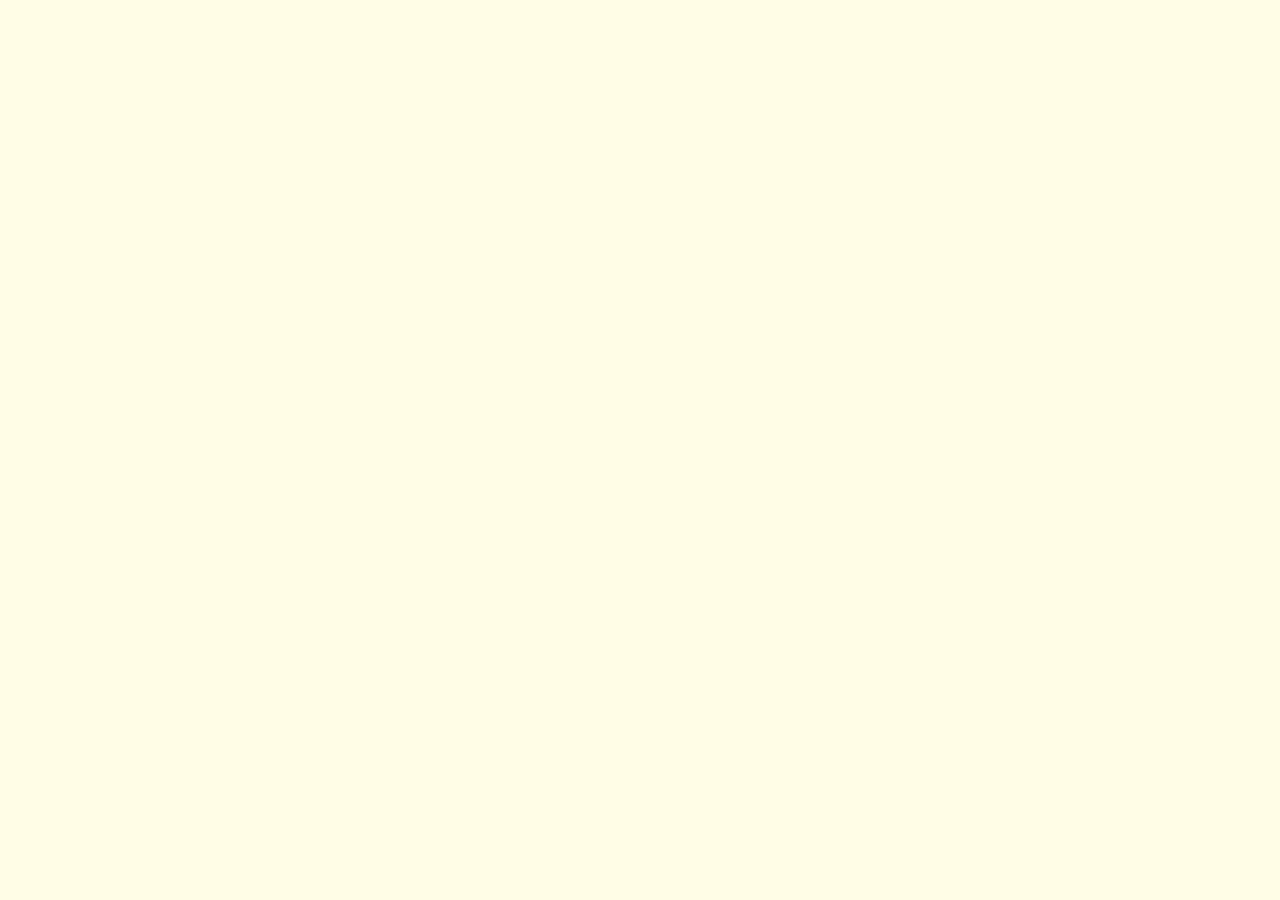
==== index.html @ 502216aa "Initial Commit" ====
<!DOCTYPE html>
<html lang="en">
<head>
    <meta charset="UTF-8">
    <meta name="viewport" content="width=device-width, initial-scale=1.0">
    <title>DonaTrack - Inicio</title>
    <link rel="stylesheet" href="style.css">
</head>
<body>

</body>
</html>
---- style.css ----
/* =========================================================
   RESET / NORMALIZE
   ========================================================= */

*,
*::before,
*::after {
    box-sizing: border-box;
    margin: 0;
    padding: 0;
}

html {
    font-size: 16px;
    scroll-behavior: smooth;
}

body {
    min-height: 100vh;
    font-family:
        Inter,
        system-ui,
        -apple-system,
        BlinkMacSystemFont,
        "Segoe UI",
        sans-serif;

    line-height: 1.5;
    color: var(--color-text);
    background-color: var(--color-background);

    -webkit-font-smoothing: antialiased;
    text-rendering: optimizeLegibility;
}

img,
picture,
video,
canvas,
svg {
    display: block;
    max-width: 100%;
}

img {
    height: auto;
}

button,
input,
textarea,
select {
    font: inherit;
}

button {
    cursor: pointer;
}

a {
    color: inherit;
    text-decoration: none;
}

ul,
ol {
    list-style: none;
}

h1,
h2,
h3,
h4,
h5,
h6 {
    line-height: 1.2;
}

p {
    max-width: 75ch;
}


/* =========================================================
   VARIABLES
   ========================================================= */

:root {
    /* Brand */
    --color-primary: #FFE600;
    --color-secondary: #91F200;

    /* Background */
    --color-background: #FFFDE6;

    /* Text */
    --color-text: #222222;

    /* Basic */
    --color-white: #FFFFFF;

    /* Derived colors */
    --color-text-muted: #666666;
    --color-border: #DDDDDD;
    --color-surface: var(--color-white);

    /* States */
    --color-success: #22C55E;
    --color-error: #EF4444;
    --color-warning: #F59E0B;

    /* Layout */
    --container-width: 1200px;
    --container-padding: 1.25rem;

    /* Spacing */
    --spacing-xs: 0.25rem;
    --spacing-sm: 0.5rem;
    --spacing-md: 1rem;
    --spacing-lg: 1.5rem;
    --spacing-xl: 2rem;
    --spacing-2xl: 3rem;
    --spacing-3xl: 4rem;

    /* Border radius */
    --radius-sm: 0.375rem;
    --radius-md: 0.625rem;
    --radius-lg: 1rem;
    --radius-xl: 1.5rem;
    --radius-full: 9999px;

    /* Shadows */
    --shadow-sm:
        0 1px 3px rgb(0 0 0 / 0.08);

    --shadow-md:
        0 4px 12px rgb(0 0 0 / 0.10);

    --shadow-lg:
        0 10px 30px rgb(0 0 0 / 0.12);

    /* Transitions */
    --transition-fast: 150ms ease;
    --transition-normal: 250ms ease;
}


/* =========================================================
   GLOBAL
   ========================================================= */

body {
    overflow-x: hidden;
}

::selection {
    background-color: var(--color-primary);
    color: var(--color-text);
}

:focus-visible {
    outline: 3px solid var(--color-secondary);
    outline-offset: 3px;
}


/* =========================================================
   LAYOUT
   ========================================================= */

.container {
    width: 100%;
    max-width: var(--container-width);
    margin-inline: auto;
    padding-inline: var(--container-padding);
}

.section {
    width: 100%;
    padding-block: var(--spacing-3xl);
}


/* =========================================================
   TYPOGRAPHY
   ========================================================= */

h1 {
    font-size: clamp(2rem, 5vw, 4rem);
    font-weight: 800;
}

h2 {
    font-size: clamp(1.75rem, 4vw, 3rem);
    font-weight: 750;
}

h3 {
    font-size: clamp(1.35rem, 3vw, 2rem);
    font-weight: 700;
}

h4 {
    font-size: 1.25rem;
    font-weight: 700;
}

p {
    font-size: 1rem;
}

.text-muted {
    color: var(--color-text-muted);
}

.text-center {
    text-align: center;
}


/* =========================================================
   FLEX UTILITIES
   ========================================================= */

.flex {
    display: flex;
}

.flex-column {
    display: flex;
    flex-direction: column;
}

.items-center {
    align-items: center;
}

.items-start {
    align-items: flex-start;
}

.items-end {
    align-items: flex-end;
}

.justify-center {
    justify-content: center;
}

.justify-between {
    justify-content: space-between;
}

.justify-end {
    justify-content: flex-end;
}

.flex-wrap {
    flex-wrap: wrap;
}

.gap-sm {
    gap: var(--spacing-sm);
}

.gap-md {
    gap: var(--spacing-md);
}

.gap-lg {
    gap: var(--spacing-lg);
}

.gap-xl {
    gap: var(--spacing-xl);
}


/* =========================================================
   GRID
   ========================================================= */

.grid {
    display: grid;
}

.grid-2 {
    grid-template-columns: repeat(2, minmax(0, 1fr));
}

.grid-3 {
    grid-template-columns: repeat(3, minmax(0, 1fr));
}

.grid-4 {
    grid-template-columns: repeat(4, minmax(0, 1fr));
}


/* =========================================================
   BUTTONS
   ========================================================= */

.btn {
    display: inline-flex;
    align-items: center;
    justify-content: center;
    gap: var(--spacing-sm);

    min-height: 2.75rem;
    padding: 0.625rem 1.25rem;

    border: 2px solid transparent;
    border-radius: var(--radius-md);

    font-weight: 700;
    line-height: 1;

    transition:
        transform var(--transition-fast),
        background-color var(--transition-fast),
        box-shadow var(--transition-fast);
}

.btn:hover {
    transform: translateY(-1px);
}

.btn:active {
    transform: translateY(0);
}

.btn-primary {
    color: var(--color-text);
    background-color: var(--color-primary);
}

.btn-primary:hover {
    box-shadow: var(--shadow-md);
}

.btn-secondary {
    color: var(--color-text);
    background-color: var(--color-secondary);
}

.btn-secondary:hover {
    box-shadow: var(--shadow-md);
}

.btn-outline {
    color: var(--color-text);
    background-color: transparent;
    border-color: var(--color-text);
}

.btn-outline:hover {
    background-color: var(--color-text);
    color: var(--color-white);
}

.btn-white {
    color: var(--color-text);
    background-color: var(--color-white);
}

.btn-block {
    width: 100%;
}


/* =========================================================
   CARDS
   ========================================================= */

.card {
    padding: var(--spacing-xl);

    background-color: var(--color-surface);
    border: 1px solid var(--color-border);
    border-radius: var(--radius-lg);

    box-shadow: var(--shadow-sm);
}

.card-hover {
    transition:
        transform var(--transition-normal),
        box-shadow var(--transition-normal);
}

.card-hover:hover {
    transform: translateY(-3px);
    box-shadow: var(--shadow-md);
}


/* =========================================================
   FORMS
   ========================================================= */

.form-group {
    display: flex;
    flex-direction: column;
    gap: var(--spacing-sm);
}

label {
    font-weight: 600;
}

input,
textarea,
select {
    width: 100%;
    min-height: 2.75rem;
    padding: 0.625rem 0.75rem;

    color: var(--color-text);
    background-color: var(--color-white);

    border: 1px solid var(--color-border);
    border-radius: var(--radius-md);

    outline: none;

    transition:
        border-color var(--transition-fast),
        box-shadow var(--transition-fast);
}

textarea {
    min-height: 8rem;
    resize: vertical;
}

input:focus,
textarea:focus,
select:focus {
    border-color: var(--color-text);
    box-shadow: 0 0 0 3px rgb(145 242 0 / 0.25);
}

input::placeholder,
textarea::placeholder {
    color: #888888;
}


/* =========================================================
   BADGES
   ========================================================= */

.badge {
    display: inline-flex;
    align-items: center;

    padding: 0.35rem 0.75rem;

    border-radius: var(--radius-full);

    font-size: 0.875rem;
    font-weight: 700;
}

.badge-primary {
    background-color: var(--color-primary);
}

.badge-secondary {
    background-color: var(--color-secondary);
}


/* =========================================================
   COLORS / BACKGROUNDS
   ========================================================= */

.bg-primary {
    background-color: var(--color-primary);
}

.bg-secondary {
    background-color: var(--color-secondary);
}

.bg-background {
    background-color: var(--color-background);
}

.bg-white {
    background-color: var(--color-white);
}

.text-primary {
    color: var(--color-primary);
}

.text-secondary {
    color: var(--color-secondary);
}


/* =========================================================
   SPACING
   ========================================================= */

.mt-sm {
    margin-top: var(--spacing-sm);
}

.mt-md {
    margin-top: var(--spacing-md);
}

.mt-lg {
    margin-top: var(--spacing-lg);
}

.mt-xl {
    margin-top: var(--spacing-xl);
}

.mb-sm {
    margin-bottom: var(--spacing-sm);
}

.mb-md {
    margin-bottom: var(--spacing-md);
}

.mb-lg {
    margin-bottom: var(--spacing-lg);
}

.mb-xl {
    margin-bottom: var(--spacing-xl);
}


/* =========================================================
   RESPONSIVE
   ========================================================= */

/* Tablet */
@media (max-width: 900px) {

    :root {
        --container-padding: 1rem;
    }

    .grid-4 {
        grid-template-columns: repeat(2, minmax(0, 1fr));
    }

    .grid-3 {
        grid-template-columns: repeat(2, minmax(0, 1fr));
    }

}


/* Mobile */
@media (max-width: 600px) {

    :root {
        --container-padding: 1rem;
    }

    .section {
        padding-block: var(--spacing-2xl);
    }

    .grid-2,
    .grid-3,
    .grid-4 {
        grid-template-columns: 1fr;
    }

    .card {
        padding: var(--spacing-lg);
    }

    .btn {
        width: 100%;
    }

}


/* Small mobile */
@media (max-width: 400px) {

    html {
        font-size: 15px;
    }

    .container {
        padding-inline: 0.875rem;
    }

}


/* =========================================================
   ACCESSIBILITY
   ========================================================= */

.sr-only {
    position: absolute;
    width: 1px;
    height: 1px;
    padding: 0;
    margin: -1px;

    overflow: hidden;
    clip: rect(0, 0, 0, 0);

    white-space: nowrap;
    border: 0;
}


/* =========================================================
   REDUCED MOTION
   ========================================================= */

@media (prefers-reduced-motion: reduce) {

    html {
        scroll-behavior: auto;
    }

    *,
    *::before,
    *::after {
        transition-duration: 0.01ms !important;
        animation-duration: 0.01ms !important;
        animation-iteration-count: 1 !important;
    }

}
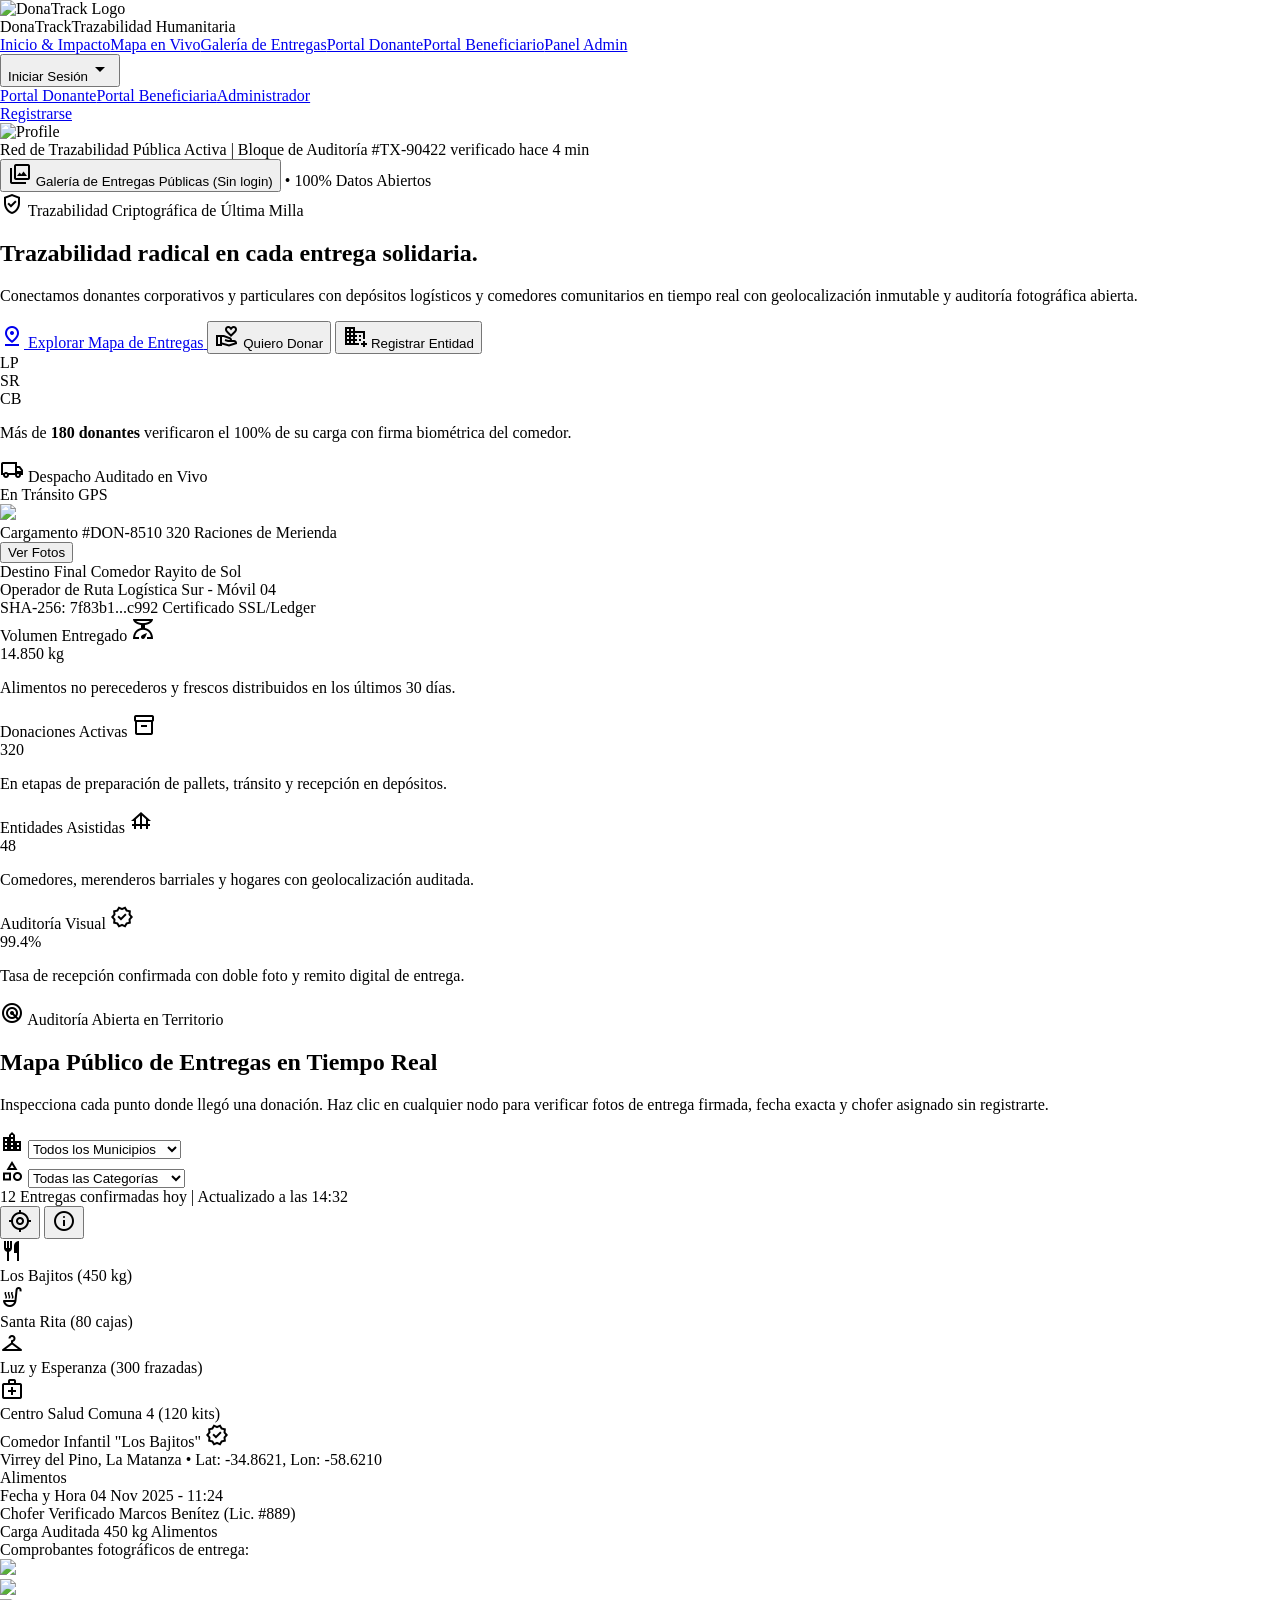
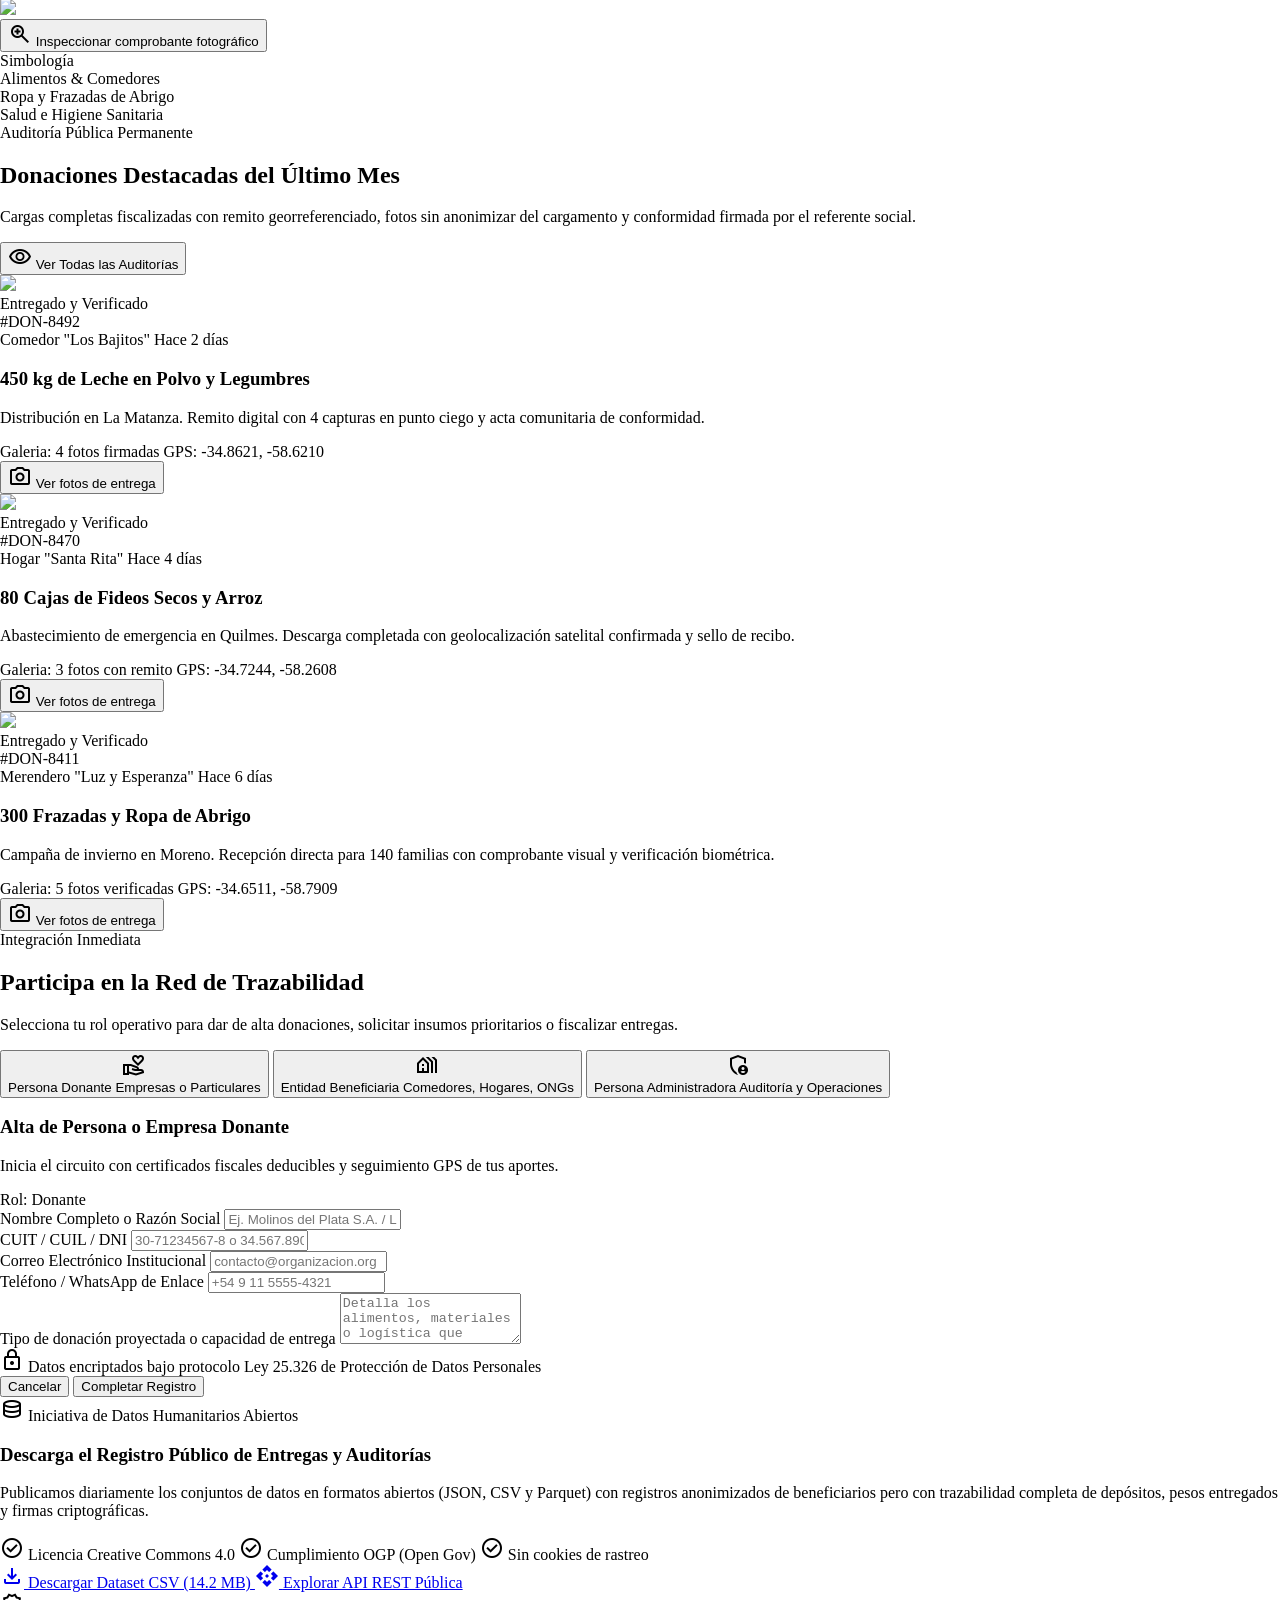
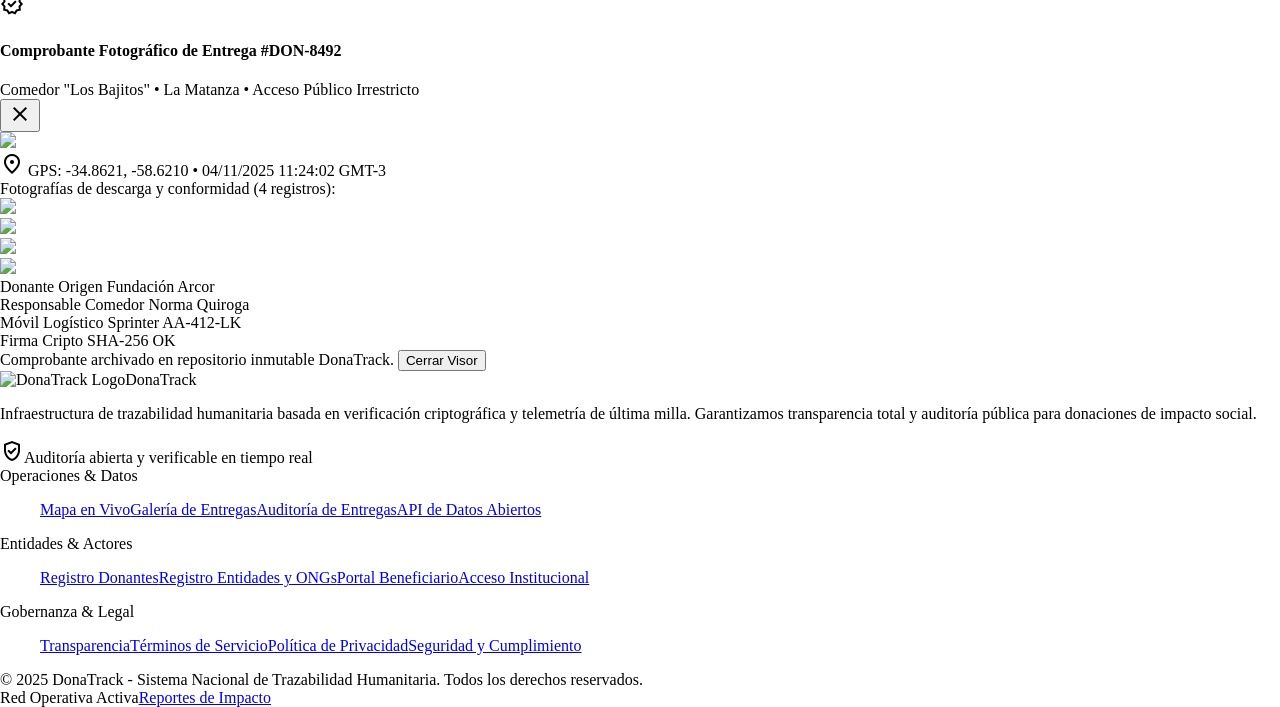
==== commit 6c1ad0f8: "Feature: Paginas generadas" ====
--- a/index.html
+++ b/index.html
@@ -1,12 +1,788 @@
 <!DOCTYPE html>
-<html lang="en">
-<head>
-    <meta charset="UTF-8">
-    <meta name="viewport" content="width=device-width, initial-scale=1.0">
-    <title>DonaTrack - Inicio</title>
-    <link rel="stylesheet" href="style.css">
-</head>
-<body>
-
-</body>
-</html>+
+<html lang="es"><head><meta charset="utf-8"/><meta content="width=device-width, initial-scale=1.0" name="viewport"/><link href="https://fonts.googleapis.com/css2?family=Material+Symbols+Outlined:opsz,wght,FILL,GRAD@20..48,100..700,0..1,-50..200" rel="stylesheet"/><link href="https://fonts.googleapis.com" rel="preconnect"/><link crossorigin="" href="https://fonts.gstatic.com" rel="preconnect"/><link href="https://fonts.googleapis.com/css2?family=Inter:wght@400;500;600;700&amp;family=JetBrains+Mono:wght@500&amp;family=Plus+Jakarta+Sans:wght@600;700&amp;display=swap" rel="stylesheet"/>
+<link href="https://fonts.googleapis.com/css2?family=Material+Symbols+Outlined:wght,FILL@100..700,0..1&amp;display=swap" rel="stylesheet"/><style>@layer base{html,body{margin:0;padding:0;}body{overscroll-behavior:none;}main>:first-child{margin-top:0!important;}main>:last-child{margin-bottom:0!important;}}::-webkit-scrollbar{display:none;}</style><script src="https://cdn.tailwindcss.com"></script><script id="tailwind-config">tailwind.config={darkMode:"class",theme:{extend:{colors:{"surface":"#f8f9ff","surface-container-low":"#eff4ff","on-secondary":"#ffffff","inverse-on-surface":"#eaf1ff","secondary-fixed":"#d8e3fb","surface-variant":"#d3e4fe","primary-container":"#008378","on-secondary-fixed-variant":"#3c475a","surface-container":"#e5eeff","on-surface":"#0b1c30","tertiary-container":"#a36700","secondary-container":"#d5e0f8","on-primary-container":"#f4fffc","on-error-container":"#93000a","on-tertiary-fixed":"#2a1700","on-tertiary-container":"#fffbff","surface-dim":"#cbdbf5","primary-fixed":"#89f5e7","on-tertiary-fixed-variant":"#653e00","surface-tint":"#006a61","tertiary":"#825100","on-primary-fixed":"#00201d","surface-container-high":"#dce9ff","primary-fixed-dim":"#6bd8cb","tertiary-fixed-dim":"#ffb95f","background":"#f8f9ff","on-tertiary":"#ffffff","error":"#ba1a1a","surface-container-lowest":"#ffffff","inverse-primary":"#6bd8cb","inverse-surface":"#213145","outline":"#6d7a77","on-error":"#ffffff","primary":"#00685f","surface-container-highest":"#d3e4fe","on-secondary-container":"#586377","on-primary":"#ffffff","on-surface-variant":"#3d4947","on-background":"#0b1c30","outline-variant":"#bcc9c6","secondary-fixed-dim":"#bcc7de","secondary":"#545f73","tertiary-fixed":"#ffddb8","on-secondary-fixed":"#111c2d","surface-bright":"#f8f9ff","on-primary-fixed-variant":"#005049","error-container":"#ffdad6"},borderRadius:{"DEFAULT":"0.25rem","lg":"0.5rem","xl":"0.75rem","full":"9999px"},spacing:{"space-2xs":"0.25rem","space-3xl":"4rem","margin-tablet":"2rem","space-xl":"2rem","margin-desktop":"3rem","gutter-desktop":"1.5rem","space-xs":"0.5rem","gutter-mobile":"1rem","space-3xs":"0.125rem","space-2xl":"3rem","space-sm":"0.75rem","space-md":"1rem","margin-mobile":"1rem","space-lg":"1.5rem"},fontFamily:{"title-sm":["Inter"],"display-lg-mobile":["Plus Jakarta Sans"],"label-md":["Inter"],"headline-lg-mobile":["Plus Jakarta Sans"],"display-lg":["Plus Jakarta Sans"],"headline-md":["Plus Jakarta Sans"],"headline-sm":["Plus Jakarta Sans"],"label-lg":["Inter"],"title-md":["Inter"],"body-sm":["Inter"],"headline-lg":["Plus Jakarta Sans"],"body-md":["Inter"],"code-sm":["JetBrains Mono"],"label-sm":["Inter"],"body-lg":["Inter"]},fontSize:{"title-sm":["14px",{"lineHeight":"20px","fontWeight":"600"}],"display-lg-mobile":["32px",{"lineHeight":"40px","letterSpacing":"-0.015em","fontWeight":"700"}],"label-md":["12px",{"lineHeight":"16px","letterSpacing":"0.02em","fontWeight":"600"}],"headline-lg-mobile":["24px",{"lineHeight":"32px","letterSpacing":"-0.01em","fontWeight":"600"}],"display-lg":["48px",{"lineHeight":"56px","letterSpacing":"-0.02em","fontWeight":"700"}],"headline-md":["24px",{"lineHeight":"32px","fontWeight":"600"}],"headline-sm":["20px",{"lineHeight":"28px","fontWeight":"600"}],"label-lg":["14px",{"lineHeight":"20px","fontWeight":"500"}],"title-md":["16px",{"lineHeight":"24px","fontWeight":"600"}],"body-sm":["12px",{"lineHeight":"18px","fontWeight":"400"}],"headline-lg":["32px",{"lineHeight":"40px","letterSpacing":"-0.01em","fontWeight":"600"}],"body-md":["14px",{"lineHeight":"22px","fontWeight":"400"}],"code-sm":["12px",{"lineHeight":"16px","fontWeight":"500"}],"label-sm":["11px",{"lineHeight":"14px","letterSpacing":"0.03em","fontWeight":"600"}],"body-lg":["16px",{"lineHeight":"26px","fontWeight":"400"}]}}}};</script></head><body class="bg-surface font-body-md text-on-surface antialiased"><header class="fixed top-0 left-0 right-0 z-50 bg-surface-container-lowest/90 backdrop-blur-xl shadow-[0_1px_8px_rgba(0,0,0,0.04)]"><div class="h-16 w-full px-space-lg lg:px-margin-desktop flex items-center justify-between gap-space-md"><div class="flex items-center gap-space-sm shrink-0"><img alt="DonaTrack Logo" class="h-8 w-auto object-contain" src="https://lh3.googleusercontent.com/aida/[base64]"/><div class="flex flex-col"><span class="font-headline-sm text-headline-sm text-on-surface leading-none tracking-tight">DonaTrack</span><span class="font-label-sm text-label-sm text-primary uppercase tracking-widest">Trazabilidad Humanitaria</span></div></div><nav class="hidden xl:flex items-center gap-space-xs" data-active-classes="bg-surface-container-high text-on-surface font-label-lg rounded-lg"><a class="px-space-sm py-space-xs rounded-lg font-label-lg text-label-lg text-on-surface-variant hover:bg-surface-container-high hover:text-on-surface transition-colors" data-path="inicio-impacto" href="#">Inicio &amp; Impacto</a><a class="px-space-sm py-space-xs rounded-lg font-label-lg text-label-lg text-on-surface-variant hover:bg-surface-container-high hover:text-on-surface transition-colors" data-path="mapa-en-vivo" href="#">Mapa en Vivo</a><a class="px-space-sm py-space-xs rounded-lg font-label-lg text-label-lg text-on-surface-variant hover:bg-surface-container-high hover:text-on-surface transition-colors" data-path="galeria-de-entregas" href="#">Galería de Entregas</a><a class="px-space-sm py-space-xs rounded-lg font-label-lg text-label-lg text-on-surface-variant hover:bg-surface-container-high hover:text-on-surface transition-colors" data-path="portal-donante" href="#">Portal Donante</a><a class="px-space-sm py-space-xs rounded-lg font-label-lg text-label-lg text-on-surface-variant hover:bg-surface-container-high hover:text-on-surface transition-colors" data-path="portal-beneficiario" href="#">Portal Beneficiario</a><a class="px-space-sm py-space-xs rounded-lg font-label-lg text-label-lg text-on-surface-variant hover:bg-surface-container-high hover:text-on-surface transition-colors" data-path="panel-admin" href="#">Panel Admin</a></nav><div class="flex items-center gap-space-sm shrink-0"><div class="relative group"><button class="h-10 px-space-sm rounded-lg font-label-lg text-label-lg text-on-surface-variant hover:bg-surface-container hover:text-on-surface flex items-center gap-space-2xs transition-colors" type="button"><span>Iniciar Sesión</span><span class="material-symbols-outlined text-label-md">arrow_drop_down</span></button><div class="absolute right-0 mt-space-2xs w-48 bg-surface-container-lowest rounded-xl shadow-[0_10px_15px_-3px_rgba(15,23,42,0.08)] py-space-2xs hidden group-hover:block"><a class="block px-space-md py-space-xs font-body-sm text-body-sm text-on-surface-variant hover:bg-surface-container-low hover:text-on-surface transition-colors" data-path="login-donante" href="#">Portal Donante</a><a class="block px-space-md py-space-xs font-body-sm text-body-sm text-on-surface-variant hover:bg-surface-container-low hover:text-on-surface transition-colors" data-path="login-beneficiaria" href="#">Portal Beneficiaria</a><a class="block px-space-md py-space-xs font-body-sm text-body-sm text-on-surface-variant hover:bg-surface-container-low hover:text-on-surface transition-colors" data-path="login-admin" href="#">Administrador</a></div></div><a class="h-10 px-space-md rounded-lg bg-primary text-on-primary font-label-lg text-label-lg hover:bg-primary-container hover:text-on-primary-container inline-flex items-center justify-center transition-all shadow-[0_1px_3px_0_rgba(15,23,42,0.04)]" data-path="registro" href="#">Registrarse</a><div class="flex items-center pl-space-xs"><img alt="Profile" class="w-8 h-8 rounded-full object-cover" src="https://lh3.googleusercontent.com/aida-public/[base64]"/></div></div></div></header><main class="w-full pt-16 bg-surface min-h-screen"><div class="flex flex-col w-full">
+<!-- Top Live Telemetry Bar -->
+<aside class="w-full bg-surface-container-high py-space-xs px-space-md lg:px-margin-desktop shadow-sm">
+<div class="max-w-7xl mx-auto flex flex-wrap items-center justify-between gap-space-xs">
+<div class="flex items-center gap-space-xs">
+<span class="relative flex h-2 w-2">
+<span class="animate-ping absolute inline-flex h-full w-full rounded-full bg-primary opacity-75"></span>
+<span class="relative inline-flex rounded-full h-2 w-2 bg-primary"></span>
+</span>
+<span class="font-code-sm text-code-sm text-primary uppercase font-bold tracking-wider">Red de Trazabilidad Pública Activa</span>
+<span class="hidden sm:inline font-body-sm text-body-sm text-on-surface-variant">| Bloque de Auditoría #TX-90422 verificado hace 4 min</span>
+</div>
+<div class="flex items-center gap-space-sm text-on-surface-variant">
+<button class="inline-flex items-center gap-space-3xs font-label-md text-label-md text-primary hover:underline" onclick="document.getElementById('modal-fotos-publicas').classList.remove('hidden')">
+<span class="material-symbols-outlined text-sm">photo_library</span>
+<span>Galería de Entregas Públicas (Sin login)</span>
+</button>
+<span class="text-outline-variant">•</span>
+<span class="font-code-sm text-code-sm text-tertiary font-semibold">100% Datos Abiertos</span>
+</div>
+</div>
+</aside>
+<!-- Hero Section -->
+<section class="relative w-full px-space-md lg:px-margin-desktop py-space-2xl bg-surface-container-low overflow-hidden">
+<div class="absolute -right-24 -top-24 w-96 h-96 rounded-full bg-primary/10 blur-3xl pointer-events-none"></div>
+<div class="absolute -left-20 bottom-0 w-80 h-80 rounded-full bg-tertiary/10 blur-3xl pointer-events-none"></div>
+<div class="max-w-7xl mx-auto flex flex-col gap-space-xl relative z-10">
+<div class="grid grid-cols-1 lg:grid-cols-12 gap-gutter-desktop items-center">
+<!-- Hero Text -->
+<div class="lg:col-span-7 flex flex-col gap-space-md">
+<div class="inline-flex items-center gap-space-2xs bg-surface-container px-space-sm py-space-3xs rounded-full w-fit">
+<span class="material-symbols-outlined text-primary text-sm">verified_user</span>
+<span class="font-label-sm text-label-sm text-on-surface uppercase tracking-wider">Trazabilidad Criptográfica de Última Milla</span>
+</div>
+<h1 class="font-display-lg text-display-lg text-on-surface tracking-tight leading-none">
+            Trazabilidad radical en cada entrega solidaria.
+          </h1>
+<p class="font-body-lg text-body-lg text-on-surface-variant max-w-2xl">
+            Conectamos donantes corporativos y particulares con depósitos logísticos y comedores comunitarios en tiempo real con geolocalización inmutable y auditoría fotográfica abierta.
+          </p>
+<div class="flex flex-wrap items-center gap-space-sm pt-space-xs">
+<a class="h-11 px-space-md rounded-lg bg-primary text-on-primary font-label-lg text-label-lg hover:bg-primary-container inline-flex items-center justify-center gap-space-2xs shadow-md transition-all" href="#mapa-entregas">
+<span class="material-symbols-outlined text-base">pin_drop</span>
+<span>Explorar Mapa de Entregas</span>
+</a>
+<button class="h-11 px-space-md rounded-lg bg-inverse-surface text-inverse-on-surface font-label-lg text-label-lg hover:bg-on-surface inline-flex items-center justify-center gap-space-2xs shadow-sm transition-all" onclick="abrirModalRegistro('donante')">
+<span class="material-symbols-outlined text-base">volunteer_activism</span>
+<span>Quiero Donar</span>
+</button>
+<button class="h-11 px-space-md rounded-lg bg-surface-container-highest text-on-surface font-label-lg text-label-lg hover:bg-surface-dim inline-flex items-center justify-center gap-space-2xs transition-all" onclick="abrirModalRegistro('beneficiario')">
+<span class="material-symbols-outlined text-base">domain_add</span>
+<span>Registrar Entidad</span>
+</button>
+</div>
+<div class="flex items-center gap-space-md pt-space-xs text-on-surface-variant">
+<div class="flex -space-x-2">
+<div class="w-8 h-8 rounded-full bg-primary flex items-center justify-center text-on-primary font-label-sm text-label-sm font-bold">LP</div>
+<div class="w-8 h-8 rounded-full bg-tertiary flex items-center justify-center text-on-tertiary font-label-sm text-label-sm font-bold">SR</div>
+<div class="w-8 h-8 rounded-full bg-secondary flex items-center justify-center text-on-secondary font-label-sm text-label-sm font-bold">CB</div>
+</div>
+<p class="font-body-sm text-body-sm">
+              Más de <strong class="text-on-surface">180 donantes</strong> verificaron el 100% de su carga con firma biométrica del comedor.
+            </p>
+</div>
+</div>
+<!-- Hero Card Visualization -->
+<div class="lg:col-span-5 flex flex-col gap-space-sm">
+<div class="bg-surface-container-lowest rounded-xl p-space-md shadow-xl flex flex-col gap-space-md">
+<div class="flex items-center justify-between">
+<div class="flex items-center gap-space-2xs">
+<span class="material-symbols-outlined text-primary">local_shipping</span>
+<span class="font-title-sm text-title-sm text-on-surface">Despacho Auditado en Vivo</span>
+</div>
+<span class="inline-flex items-center gap-1 font-label-sm text-label-sm px-2 py-0.5 rounded-full bg-surface-container text-primary font-semibold">
+<span class="w-1.5 h-1.5 rounded-full bg-primary"></span> En Tránsito GPS
+              </span>
+</div>
+<div class="h-44 w-full rounded-lg overflow-hidden relative">
+<img class="w-full h-full object-cover" data-alt="Close-up of organized humanitarian cargo pallet with sealed cardboard boxes loaded inside a delivery van, natural morning sunlight, clean logistics operations, teal and navy branding tape with barcodes visible." src="https://lh3.googleusercontent.com/aida-public/[base64]"/>
+<div class="absolute bottom-2 left-2 right-2 bg-surface-container-lowest/90 backdrop-blur-md p-space-2xs rounded-lg flex items-center justify-between">
+<div class="flex flex-col">
+<span class="font-label-sm text-label-sm text-on-surface-variant">Cargamento #DON-8510</span>
+<span class="font-title-sm text-title-sm text-on-surface font-bold">320 Raciones de Merienda</span>
+</div>
+<button class="px-space-xs py-1 rounded bg-primary text-on-primary font-label-sm text-label-sm hover:bg-primary-container transition-all" onclick="document.getElementById('modal-fotos-publicas').classList.remove('hidden')">Ver Fotos</button>
+</div>
+</div>
+<div class="grid grid-cols-2 gap-space-xs text-on-surface">
+<div class="bg-surface-container p-space-2xs rounded-lg">
+<span class="font-body-sm text-body-sm text-on-surface-variant block">Destino Final</span>
+<span class="font-title-sm text-title-sm font-semibold truncate block">Comedor Rayito de Sol</span>
+</div>
+<div class="bg-surface-container p-space-2xs rounded-lg">
+<span class="font-body-sm text-body-sm text-on-surface-variant block">Operador de Ruta</span>
+<span class="font-title-sm text-title-sm font-semibold truncate block">Logística Sur - Móvil 04</span>
+</div>
+</div>
+<div class="flex items-center justify-between font-code-sm text-code-sm text-on-surface-variant">
+<span>SHA-256: 7f83b1...c992</span>
+<span class="text-primary font-semibold">Certificado SSL/Ledger</span>
+</div>
+</div>
+</div>
+</div>
+<!-- KPIs Dashboard Ribbon -->
+<div class="grid grid-cols-1 sm:grid-cols-2 lg:grid-cols-4 gap-gutter-desktop pt-space-md">
+<!-- KPI 1 -->
+<div class="bg-surface-container-lowest rounded-xl p-space-md shadow-sm flex flex-col gap-space-2xs">
+<div class="flex items-center justify-between">
+<span class="font-label-md text-label-md text-on-surface-variant uppercase tracking-wider">Volumen Entregado</span>
+<span class="material-symbols-outlined text-primary">scale</span>
+</div>
+<span class="font-display-lg text-display-lg text-on-surface font-bold">14.850 <span class="font-title-md text-title-md font-normal text-on-surface-variant">kg</span></span>
+<p class="font-body-sm text-body-sm text-on-surface-variant">Alimentos no perecederos y frescos distribuidos en los últimos 30 días.</p>
+</div>
+<!-- KPI 2 -->
+<div class="bg-surface-container-lowest rounded-xl p-space-md shadow-sm flex flex-col gap-space-2xs">
+<div class="flex items-center justify-between">
+<span class="font-label-md text-label-md text-on-surface-variant uppercase tracking-wider">Donaciones Activas</span>
+<span class="material-symbols-outlined text-primary">inventory_2</span>
+</div>
+<span class="font-display-lg text-display-lg text-on-surface font-bold">320</span>
+<p class="font-body-sm text-body-sm text-on-surface-variant">En etapas de preparación de pallets, tránsito y recepción en depósitos.</p>
+</div>
+<!-- KPI 3 -->
+<div class="bg-surface-container-lowest rounded-xl p-space-md shadow-sm flex flex-col gap-space-2xs">
+<div class="flex items-center justify-between">
+<span class="font-label-md text-label-md text-on-surface-variant uppercase tracking-wider">Entidades Asistidas</span>
+<span class="material-symbols-outlined text-tertiary">foundation</span>
+</div>
+<span class="font-display-lg text-display-lg text-on-surface font-bold">48</span>
+<p class="font-body-sm text-body-sm text-on-surface-variant">Comedores, merenderos barriales y hogares con geolocalización auditada.</p>
+</div>
+<!-- KPI 4 -->
+<div class="bg-surface-container-lowest rounded-xl p-space-md shadow-sm flex flex-col gap-space-2xs">
+<div class="flex items-center justify-between">
+<span class="font-label-md text-label-md text-on-surface-variant uppercase tracking-wider">Auditoría Visual</span>
+<span class="material-symbols-outlined text-primary">verified</span>
+</div>
+<span class="font-display-lg text-display-lg text-primary font-bold">99.4%</span>
+<p class="font-body-sm text-body-sm text-on-surface-variant">Tasa de recepción confirmada con doble foto y remito digital de entrega.</p>
+</div>
+</div>
+</div>
+</section>
+<!-- Interactive Map Section -->
+<section class="w-full px-space-md lg:px-margin-desktop py-space-2xl bg-surface" id="mapa-entregas">
+<div class="max-w-7xl mx-auto flex flex-col gap-space-lg">
+<div class="flex flex-col md:flex-row md:items-end justify-between gap-space-md">
+<div class="flex flex-col gap-space-2xs">
+<div class="inline-flex items-center gap-space-2xs text-primary font-label-sm text-label-sm uppercase tracking-wider">
+<span class="material-symbols-outlined text-sm">radar</span>
+<span>Auditoría Abierta en Territorio</span>
+</div>
+<h2 class="font-headline-lg text-headline-lg text-on-surface">Mapa Público de Entregas en Tiempo Real</h2>
+<p class="font-body-md text-body-md text-on-surface-variant max-w-2xl">
+            Inspecciona cada punto donde llegó una donación. Haz clic en cualquier nodo para verificar fotos de entrega firmada, fecha exacta y chofer asignado sin registrarte.
+          </p>
+</div>
+<!-- Filter Bar -->
+<div class="flex flex-wrap items-center gap-space-xs bg-surface-container-low p-space-2xs rounded-xl shadow-sm">
+<div class="flex items-center gap-space-3xs px-space-xs py-space-3xs bg-surface-container-lowest rounded-lg">
+<span class="material-symbols-outlined text-on-surface-variant text-sm">location_city</span>
+<select class="bg-transparent font-label-md text-label-md text-on-surface focus:outline-none" id="filtro-municipio" onchange="filtrarPines()">
+<option value="todos">Todos los Municipios</option>
+<option value="lamatanza">La Matanza</option>
+<option value="quilmes">Quilmes</option>
+<option value="moreno">Moreno</option>
+<option value="caba">CABA / Comuna 4 y 8</option>
+</select>
+</div>
+<div class="flex items-center gap-space-3xs px-space-xs py-space-3xs bg-surface-container-lowest rounded-lg">
+<span class="material-symbols-outlined text-on-surface-variant text-sm">category</span>
+<select class="bg-transparent font-label-md text-label-md text-on-surface focus:outline-none" id="filtro-categoria" onchange="filtrarPines()">
+<option value="todos">Todas las Categorías</option>
+<option value="alimentos">Alimentos</option>
+<option value="vestimenta">Vestimenta y Abrigo</option>
+<option value="salud">Salud y Medicamentos</option>
+<option value="higiene">Higiene y Limpieza</option>
+</select>
+</div>
+</div>
+</div>
+<!-- Map Display Container -->
+<div class="w-full rounded-2xl overflow-hidden shadow-lg bg-surface-container relative min-h-[540px] flex flex-col justify-between">
+<!-- Live Static Map Element -->
+<div class="absolute inset-0 w-full h-full bg-cover bg-center" data-location="Buenos Aires, Argentina" style="background-image: url('https://lh3.googleusercontent.com/aida-public/[base64]')"></div>
+<div class="absolute inset-0 bg-on-surface/15 pointer-events-none"></div>
+<!-- Top Controls Overlay -->
+<div class="relative z-10 p-space-md flex items-center justify-between gap-space-sm pointer-events-none">
+<div class="pointer-events-auto bg-surface-container-lowest/90 backdrop-blur-md px-space-sm py-space-2xs rounded-lg shadow flex items-center gap-space-xs">
+<span class="inline-block w-2.5 h-2.5 rounded-full bg-primary"></span>
+<span class="font-label-md text-label-md text-on-surface font-semibold">12 Entregas confirmadas hoy</span>
+<span class="text-outline-variant font-body-sm text-body-sm">| Actualizado a las 14:32</span>
+</div>
+<div class="pointer-events-auto flex items-center gap-space-2xs">
+<button class="bg-surface-container-lowest/95 backdrop-blur-md p-space-2xs rounded-lg shadow text-on-surface hover:bg-surface transition-all" onclick="centrarMapa()" title="Recargar vista">
+<span class="material-symbols-outlined text-base">my_location</span>
+</button>
+<button class="bg-surface-container-lowest/95 backdrop-blur-md p-space-2xs rounded-lg shadow text-on-surface hover:bg-surface transition-all" onclick="document.getElementById('info-leyenda').classList.toggle('hidden')" title="Leyenda">
+<span class="material-symbols-outlined text-base">info</span>
+</button>
+</div>
+</div>
+<!-- Simulated Interactive Pins on the Map -->
+<div class="relative z-10 w-full h-full p-space-md flex-1">
+<!-- Pin 1: Comedor Los Bajitos (La Matanza) -->
+<div class="pin-marker absolute top-1/4 left-1/3 group cursor-pointer" data-cat="alimentos" data-municipio="lamatanza" id="pin-1" onclick="seleccionarPin(1)">
+<div class="relative flex items-center justify-center">
+<span class="animate-ping absolute inline-flex h-8 w-8 rounded-full bg-primary opacity-50"></span>
+<div class="w-9 h-9 rounded-full bg-primary text-on-primary flex items-center justify-center shadow-lg transform group-hover:scale-110 transition-transform">
+<span class="material-symbols-outlined text-base">restaurant</span>
+</div>
+</div>
+<div class="absolute -bottom-6 left-1/2 -translate-x-1/2 bg-surface-container-lowest/95 text-on-surface font-label-sm text-label-sm px-2 py-0.5 rounded shadow whitespace-nowrap">
+              Los Bajitos (450 kg)
+            </div>
+</div>
+<!-- Pin 2: Hogar Santa Rita (Quilmes) -->
+<div class="pin-marker absolute top-1/2 left-2/3 group cursor-pointer" data-cat="alimentos" data-municipio="quilmes" id="pin-2" onclick="seleccionarPin(2)">
+<div class="relative flex items-center justify-center">
+<div class="w-9 h-9 rounded-full bg-primary text-on-primary flex items-center justify-center shadow-lg transform group-hover:scale-110 transition-transform">
+<span class="material-symbols-outlined text-base">soup_kitchen</span>
+</div>
+</div>
+<div class="absolute -bottom-6 left-1/2 -translate-x-1/2 bg-surface-container-lowest/95 text-on-surface font-label-sm text-label-sm px-2 py-0.5 rounded shadow whitespace-nowrap">
+              Santa Rita (80 cajas)
+            </div>
+</div>
+<!-- Pin 3: Merendero Luz y Esperanza (Moreno) -->
+<div class="pin-marker absolute bottom-1/4 left-1/4 group cursor-pointer" data-cat="vestimenta" data-municipio="moreno" id="pin-3" onclick="seleccionarPin(3)">
+<div class="relative flex items-center justify-center">
+<div class="w-9 h-9 rounded-full bg-tertiary text-on-tertiary flex items-center justify-center shadow-lg transform group-hover:scale-110 transition-transform">
+<span class="material-symbols-outlined text-base">checkroom</span>
+</div>
+</div>
+<div class="absolute -bottom-6 left-1/2 -translate-x-1/2 bg-surface-container-lowest/95 text-on-surface font-label-sm text-label-sm px-2 py-0.5 rounded shadow whitespace-nowrap">
+              Luz y Esperanza (300 frazadas)
+            </div>
+</div>
+<!-- Pin 4: Centro Asistencial CABA (CABA) -->
+<div class="pin-marker absolute top-1/3 right-1/4 group cursor-pointer" data-cat="salud" data-municipio="caba" id="pin-4" onclick="seleccionarPin(4)">
+<div class="relative flex items-center justify-center">
+<div class="w-9 h-9 rounded-full bg-primary text-on-primary flex items-center justify-center shadow-lg transform group-hover:scale-110 transition-transform">
+<span class="material-symbols-outlined text-base">medical_services</span>
+</div>
+</div>
+<div class="absolute -bottom-6 left-1/2 -translate-x-1/2 bg-surface-container-lowest/95 text-on-surface font-label-sm text-label-sm px-2 py-0.5 rounded shadow whitespace-nowrap">
+              Centro Salud Comuna 4 (120 kits)
+            </div>
+</div>
+</div>
+<!-- Popover Card for Active Pin Inspection -->
+<div class="relative z-20 m-space-md p-space-md bg-surface-container-lowest/95 backdrop-blur-xl rounded-xl shadow-2xl max-w-lg transition-all duration-300" id="pin-popover">
+<div class="flex items-start justify-between gap-space-sm pb-space-xs">
+<div class="flex flex-col">
+<div class="flex items-center gap-space-2xs">
+<span class="font-title-md text-title-md text-on-surface font-bold" id="pop-entidad">Comedor Infantil "Los Bajitos"</span>
+<span class="material-symbols-outlined text-primary text-sm">verified</span>
+</div>
+<span class="font-body-sm text-body-sm text-on-surface-variant" id="pop-ubicacion">Virrey del Pino, La Matanza • Lat: -34.8621, Lon: -58.6210</span>
+</div>
+<span class="px-2 py-0.5 rounded-full font-label-sm text-label-sm bg-surface-container text-primary font-semibold" id="pop-tag">Alimentos</span>
+</div>
+<div class="grid grid-cols-2 sm:grid-cols-3 gap-space-2xs py-space-xs text-on-surface bg-surface-container-low p-space-xs rounded-lg my-space-xs">
+<div>
+<span class="font-label-sm text-label-sm text-on-surface-variant block">Fecha y Hora</span>
+<span class="font-code-sm text-code-sm font-semibold block" id="pop-fecha">04 Nov 2025 - 11:24</span>
+</div>
+<div>
+<span class="font-label-sm text-label-sm text-on-surface-variant block">Chofer Verificado</span>
+<span class="font-body-sm text-body-sm font-semibold block" id="pop-chofer">Marcos Benítez (Lic. #889)</span>
+</div>
+<div class="col-span-2 sm:col-span-1">
+<span class="font-label-sm text-label-sm text-on-surface-variant block">Carga Auditada</span>
+<span class="font-code-sm text-code-sm font-bold text-primary block" id="pop-carga">450 kg Alimentos</span>
+</div>
+</div>
+<div class="flex flex-col gap-space-2xs pt-space-xs">
+<span class="font-label-md text-label-md text-on-surface font-semibold">Comprobantes fotográficos de entrega:</span>
+<div class="grid grid-cols-3 gap-space-2xs">
+<div class="h-16 rounded overflow-hidden cursor-pointer hover:opacity-90 transition-opacity" onclick="mostrarModalConFoto(0)">
+<img class="w-full h-full object-cover" data-alt="Volunteer woman signing the digital delivery receipt tablet with delivery driver standing by cargo boxes inside community dining room in La Matanza." src="https://lh3.googleusercontent.com/aida-public/[base64]"/>
+</div>
+<div class="h-16 rounded overflow-hidden cursor-pointer hover:opacity-90 transition-opacity" onclick="mostrarModalConFoto(1)">
+<img class="w-full h-full object-cover" data-alt="Stacked boxes of powdered milk and bags of lentils neatly arranged in pantry shelves of community soup kitchen Los Bajitos." src="https://lh3.googleusercontent.com/aida-public/[base64]"/>
+</div>
+<div class="h-16 rounded overflow-hidden cursor-pointer hover:opacity-90 transition-opacity" onclick="mostrarModalConFoto(2)">
+<img class="w-full h-full object-cover" data-alt="Community center kitchen staff receiving sealed nutritional food kits with visible barcode tags and batch inspection sticker." src="https://lh3.googleusercontent.com/aida-public/[base64]"/>
+</div>
+</div>
+</div>
+<div class="flex items-center justify-between gap-space-sm pt-space-sm mt-space-xs">
+<button class="w-full h-9 rounded-lg bg-primary text-on-primary font-label-md text-label-md hover:bg-primary-container inline-flex items-center justify-center gap-space-2xs transition-all" onclick="document.getElementById('modal-fotos-publicas').classList.remove('hidden')">
+<span class="material-symbols-outlined text-sm">zoom_in</span>
+<span>Inspeccionar comprobante fotográfico</span>
+</button>
+</div>
+</div>
+<!-- Map Legend helper -->
+<div class="absolute bottom-4 right-4 z-20 hidden bg-surface-container-lowest p-space-sm rounded-xl shadow-lg flex flex-col gap-space-2xs text-on-surface" id="info-leyenda">
+<span class="font-label-sm text-label-sm font-bold uppercase tracking-wider text-on-surface-variant">Simbología</span>
+<div class="flex items-center gap-space-2xs text-body-sm">
+<span class="w-3 h-3 rounded-full bg-primary"></span>
+<span>Alimentos &amp; Comedores</span>
+</div>
+<div class="flex items-center gap-space-2xs text-body-sm">
+<span class="w-3 h-3 rounded-full bg-tertiary"></span>
+<span>Ropa y Frazadas de Abrigo</span>
+</div>
+<div class="flex items-center gap-space-2xs text-body-sm">
+<span class="w-3 h-3 rounded-full bg-secondary"></span>
+<span>Salud e Higiene Sanitaria</span>
+</div>
+</div>
+</div>
+</div>
+</section>
+<!-- Featured Monthly Donations Section -->
+<section class="w-full px-space-md lg:px-margin-desktop py-space-2xl bg-surface-container-low">
+<div class="max-w-7xl mx-auto flex flex-col gap-space-xl">
+<div class="flex flex-col md:flex-row md:items-end justify-between gap-space-sm">
+<div class="flex flex-col gap-space-2xs">
+<span class="font-label-sm text-label-sm text-primary uppercase tracking-widest font-semibold">Auditoría Pública Permanente</span>
+<h2 class="font-headline-lg text-headline-lg text-on-surface">Donaciones Destacadas del Último Mes</h2>
+<p class="font-body-md text-body-md text-on-surface-variant max-w-2xl">
+            Cargas completas fiscalizadas con remito georreferenciado, fotos sin anonimizar del cargamento y conformidad firmada por el referente social.
+          </p>
+</div>
+<button class="px-space-md py-space-xs rounded-lg bg-surface-container-highest text-on-surface font-label-lg text-label-lg hover:bg-surface-dim transition-all inline-flex items-center gap-space-2xs" onclick="document.getElementById('modal-fotos-publicas').classList.remove('hidden')">
+<span class="material-symbols-outlined text-sm">visibility</span>
+<span>Ver Todas las Auditorías</span>
+</button>
+</div>
+<!-- Donation Cards Grid -->
+<div class="grid grid-cols-1 md:grid-cols-3 gap-gutter-desktop">
+<!-- Donation Card 1 -->
+<div class="bg-surface-container-lowest rounded-xl shadow-sm hover:shadow-md transition-shadow flex flex-col overflow-hidden">
+<div class="h-52 w-full relative">
+<img class="w-full h-full object-cover" data-alt="Humanitarian volunteers organizing dry food packages including powdered milk cartons and bags of legumes at Los Bajitos community hall in La Matanza." src="https://lh3.googleusercontent.com/aida-public/[base64]"/>
+<div class="absolute top-3 left-3 bg-surface-container-lowest/90 backdrop-blur-md px-2.5 py-1 rounded-full flex items-center gap-1.5 shadow-sm">
+<span class="w-2 h-2 rounded-full bg-primary"></span>
+<span class="font-label-sm text-label-sm text-on-surface font-semibold">Entregado y Verificado</span>
+</div>
+<div class="absolute bottom-3 right-3 bg-inverse-surface/80 text-inverse-on-surface px-2 py-0.5 rounded font-code-sm text-code-sm">
+              #DON-8492
+            </div>
+</div>
+<div class="p-space-md flex-1 flex flex-col justify-between gap-space-md">
+<div class="flex flex-col gap-space-xs">
+<div class="flex items-center justify-between text-on-surface-variant font-body-sm text-body-sm">
+<span>Comedor "Los Bajitos"</span>
+<span>Hace 2 días</span>
+</div>
+<h3 class="font-title-md text-title-md text-on-surface font-bold">
+                450 kg de Leche en Polvo y Legumbres
+              </h3>
+<p class="font-body-sm text-body-sm text-on-surface-variant">
+                Distribución en La Matanza. Remito digital con 4 capturas en punto ciego y acta comunitaria de conformidad.
+              </p>
+</div>
+<div class="pt-space-xs flex flex-col gap-space-xs">
+<div class="flex items-center justify-between font-label-sm text-label-sm text-on-surface-variant">
+<span>Galeria: 4 fotos firmadas</span>
+<span class="text-primary font-semibold">GPS: -34.8621, -58.6210</span>
+</div>
+<button class="w-full h-10 rounded-lg bg-surface-container text-primary font-label-md text-label-md hover:bg-surface-container-high transition-colors inline-flex items-center justify-center gap-space-2xs" onclick="mostrarModalConFoto(0)">
+<span class="material-symbols-outlined text-sm">photo_camera</span>
+<span>Ver fotos de entrega</span>
+</button>
+</div>
+</div>
+</div>
+<!-- Donation Card 2 -->
+<div class="bg-surface-container-lowest rounded-xl shadow-sm hover:shadow-md transition-shadow flex flex-col overflow-hidden">
+<div class="h-52 w-full relative">
+<img class="w-full h-full object-cover" data-alt="Neat pallet stacks of dry pasta boxes and rice sacks being handed over inside Hogar Santa Rita shelter with staff checking inventory list." src="https://lh3.googleusercontent.com/aida-public/[base64]"/>
+<div class="absolute top-3 left-3 bg-surface-container-lowest/90 backdrop-blur-md px-2.5 py-1 rounded-full flex items-center gap-1.5 shadow-sm">
+<span class="w-2 h-2 rounded-full bg-primary"></span>
+<span class="font-label-sm text-label-sm text-on-surface font-semibold">Entregado y Verificado</span>
+</div>
+<div class="absolute bottom-3 right-3 bg-inverse-surface/80 text-inverse-on-surface px-2 py-0.5 rounded font-code-sm text-code-sm">
+              #DON-8470
+            </div>
+</div>
+<div class="p-space-md flex-1 flex flex-col justify-between gap-space-md">
+<div class="flex flex-col gap-space-xs">
+<div class="flex items-center justify-between text-on-surface-variant font-body-sm text-body-sm">
+<span>Hogar "Santa Rita"</span>
+<span>Hace 4 días</span>
+</div>
+<h3 class="font-title-md text-title-md text-on-surface font-bold">
+                80 Cajas de Fideos Secos y Arroz
+              </h3>
+<p class="font-body-sm text-body-sm text-on-surface-variant">
+                Abastecimiento de emergencia en Quilmes. Descarga completada con geolocalización satelital confirmada y sello de recibo.
+              </p>
+</div>
+<div class="pt-space-xs flex flex-col gap-space-xs">
+<div class="flex items-center justify-between font-label-sm text-label-sm text-on-surface-variant">
+<span>Galeria: 3 fotos con remito</span>
+<span class="text-primary font-semibold">GPS: -34.7244, -58.2608</span>
+</div>
+<button class="w-full h-10 rounded-lg bg-surface-container text-primary font-label-md text-label-md hover:bg-surface-container-high transition-colors inline-flex items-center justify-center gap-space-2xs" onclick="mostrarModalConFoto(1)">
+<span class="material-symbols-outlined text-sm">photo_camera</span>
+<span>Ver fotos de entrega</span>
+</button>
+</div>
+</div>
+</div>
+<!-- Donation Card 3 -->
+<div class="bg-surface-container-lowest rounded-xl shadow-sm hover:shadow-md transition-shadow flex flex-col overflow-hidden">
+<div class="h-52 w-full relative">
+<img class="w-full h-full object-cover" data-alt="Shelter volunteers unpacking warm fleece blankets and sorted winter coats in Merendero Luz y Esperanza Moreno, warm community atmosphere." src="https://lh3.googleusercontent.com/aida-public/[base64]"/>
+<div class="absolute top-3 left-3 bg-surface-container-lowest/90 backdrop-blur-md px-2.5 py-1 rounded-full flex items-center gap-1.5 shadow-sm">
+<span class="w-2 h-2 rounded-full bg-primary"></span>
+<span class="font-label-sm text-label-sm text-on-surface font-semibold">Entregado y Verificado</span>
+</div>
+<div class="absolute bottom-3 right-3 bg-inverse-surface/80 text-inverse-on-surface px-2 py-0.5 rounded font-code-sm text-code-sm">
+              #DON-8411
+            </div>
+</div>
+<div class="p-space-md flex-1 flex flex-col justify-between gap-space-md">
+<div class="flex flex-col gap-space-xs">
+<div class="flex items-center justify-between text-on-surface-variant font-body-sm text-body-sm">
+<span>Merendero "Luz y Esperanza"</span>
+<span>Hace 6 días</span>
+</div>
+<h3 class="font-title-md text-title-md text-on-surface font-bold">
+                300 Frazadas y Ropa de Abrigo
+              </h3>
+<p class="font-body-sm text-body-sm text-on-surface-variant">
+                Campaña de invierno en Moreno. Recepción directa para 140 familias con comprobante visual y verificación biométrica.
+              </p>
+</div>
+<div class="pt-space-xs flex flex-col gap-space-xs">
+<div class="flex items-center justify-between font-label-sm text-label-sm text-on-surface-variant">
+<span>Galeria: 5 fotos verificadas</span>
+<span class="text-primary font-semibold">GPS: -34.6511, -58.7909</span>
+</div>
+<button class="w-full h-10 rounded-lg bg-surface-container text-primary font-label-md text-label-md hover:bg-surface-container-high transition-colors inline-flex items-center justify-center gap-space-2xs" onclick="mostrarModalConFoto(2)">
+<span class="material-symbols-outlined text-sm">photo_camera</span>
+<span>Ver fotos de entrega</span>
+</button>
+</div>
+</div>
+</div>
+</div>
+</div>
+</section>
+<!-- Multirole Authentication & Registration Section -->
+<section class="w-full px-space-md lg:px-margin-desktop py-space-3xl bg-surface" id="seccion-registro">
+<div class="max-w-5xl mx-auto flex flex-col gap-space-xl">
+<div class="text-center flex flex-col items-center gap-space-2xs">
+<span class="font-label-sm text-label-sm text-primary uppercase tracking-widest font-semibold">Integración Inmediata</span>
+<h2 class="font-headline-lg text-headline-lg text-on-surface">Participa en la Red de Trazabilidad</h2>
+<p class="font-body-lg text-body-lg text-on-surface-variant max-w-xl">
+          Selecciona tu rol operativo para dar de alta donaciones, solicitar insumos prioritarios o fiscalizar entregas.
+        </p>
+</div>
+<!-- Role Selector Tabs -->
+<div class="bg-surface-container-low p-space-2xs rounded-2xl flex flex-col md:flex-row gap-space-2xs shadow-inner">
+<button class="flex-1 py-space-sm px-space-md rounded-xl font-title-sm text-title-sm flex items-center justify-center gap-space-2xs transition-all bg-surface-container-lowest text-primary shadow-sm" id="tab-donante" onclick="seleccionarRol('donante')">
+<span class="material-symbols-outlined text-xl">volunteer_activism</span>
+<div class="flex flex-col text-left leading-tight">
+<span>Persona Donante</span>
+<span class="font-body-sm text-body-sm text-on-surface-variant">Empresas o Particulares</span>
+</div>
+</button>
+<button class="flex-1 py-space-sm px-space-md rounded-xl font-title-sm text-title-sm flex items-center justify-center gap-space-2xs transition-all text-on-surface-variant hover:bg-surface-container" id="tab-beneficiario" onclick="seleccionarRol('beneficiario')">
+<span class="material-symbols-outlined text-xl">holiday_village</span>
+<div class="flex flex-col text-left leading-tight">
+<span>Entidad Beneficiaria</span>
+<span class="font-body-sm text-body-sm text-on-surface-variant">Comedores, Hogares, ONGs</span>
+</div>
+</button>
+<button class="flex-1 py-space-sm px-space-md rounded-xl font-title-sm text-title-sm flex items-center justify-center gap-space-2xs transition-all text-on-surface-variant hover:bg-surface-container" id="tab-admin" onclick="seleccionarRol('admin')">
+<span class="material-symbols-outlined text-xl">admin_panel_settings</span>
+<div class="flex flex-col text-left leading-tight">
+<span>Persona Administradora</span>
+<span class="font-body-sm text-body-sm text-on-surface-variant">Auditoría y Operaciones</span>
+</div>
+</button>
+</div>
+<!-- Registration Form Panel -->
+<div class="bg-surface-container-lowest rounded-2xl p-space-lg lg:p-space-xl shadow-xl">
+<form class="flex flex-col gap-space-md" onsubmit="event.preventDefault(); alert('Registro recibido. DonaTrack activará tu credencial en menos de 2 horas tras validación de AFIP/DNI.');">
+<div class="flex items-center justify-between pb-space-xs">
+<div>
+<h3 class="font-headline-sm text-headline-sm text-on-surface font-bold" id="form-titulo-rol">Alta de Persona o Empresa Donante</h3>
+<p class="font-body-sm text-body-sm text-on-surface-variant" id="form-desc-rol">Inicia el circuito con certificados fiscales deducibles y seguimiento GPS de tus aportes.</p>
+</div>
+<span class="px-space-sm py-1 rounded-full bg-primary/10 text-primary font-label-md text-label-md font-semibold" id="form-chip-rol">Rol: Donante</span>
+</div>
+<div class="grid grid-cols-1 md:grid-cols-2 gap-gutter-desktop">
+<div class="flex flex-col gap-1.5">
+<label class="font-label-md text-label-md text-on-surface" for="reg-nombre">Nombre Completo o Razón Social</label>
+<input class="h-11 px-space-sm rounded-lg bg-surface font-body-md text-on-surface focus:bg-surface-container-lowest focus:ring-2 focus:ring-primary focus:outline-none transition-all" id="reg-nombre" placeholder="Ej. Molinos del Plata S.A. / Laura Gómez" required="" type="text"/>
+</div>
+<div class="flex flex-col gap-1.5">
+<label class="font-label-md text-label-md text-on-surface" for="reg-cuit">CUIT / CUIL / DNI</label>
+<input class="h-11 px-space-sm rounded-lg bg-surface font-body-md text-on-surface focus:bg-surface-container-lowest focus:ring-2 focus:ring-primary focus:outline-none transition-all" id="reg-cuit" placeholder="30-71234567-8 o 34.567.890" required="" type="text"/>
+</div>
+<div class="flex flex-col gap-1.5">
+<label class="font-label-md text-label-md text-on-surface" for="reg-email">Correo Electrónico Institucional</label>
+<input class="h-11 px-space-sm rounded-lg bg-surface font-body-md text-on-surface focus:bg-surface-container-lowest focus:ring-2 focus:ring-primary focus:outline-none transition-all" id="reg-email" placeholder="contacto@organizacion.org" required="" type="email"/>
+</div>
+<div class="flex flex-col gap-1.5">
+<label class="font-label-md text-label-md text-on-surface" for="reg-telefono">Teléfono / WhatsApp de Enlace</label>
+<input class="h-11 px-space-sm rounded-lg bg-surface font-body-md text-on-surface focus:bg-surface-container-lowest focus:ring-2 focus:ring-primary focus:outline-none transition-all" id="reg-telefono" placeholder="+54 9 11 5555-4321" required="" type="tel"/>
+</div>
+<div class="col-span-1 md:col-span-2 flex flex-col gap-1.5">
+<label class="font-label-md text-label-md text-on-surface" for="reg-ayuda" id="lbl-tipo-ayuda">Tipo de donación proyectada o capacidad de entrega</label>
+<textarea class="p-space-sm rounded-lg bg-surface font-body-md text-on-surface focus:bg-surface-container-lowest focus:ring-2 focus:ring-primary focus:outline-none transition-all" id="reg-ayuda" placeholder="Detalla los alimentos, materiales o logística que puedes ofrecer a la red..." required="" rows="3"></textarea>
+</div>
+</div>
+<div class="flex flex-col sm:flex-row items-center justify-between gap-space-md pt-space-sm">
+<div class="flex items-center gap-space-2xs text-on-surface-variant font-body-sm text-body-sm">
+<span class="material-symbols-outlined text-primary text-base">lock</span>
+<span>Datos encriptados bajo protocolo Ley 25.326 de Protección de Datos Personales</span>
+</div>
+<div class="flex items-center gap-space-sm w-full sm:w-auto">
+<button class="px-space-md h-11 rounded-lg text-on-surface-variant hover:text-on-surface font-label-lg text-label-lg transition-colors" onclick="window.scrollTo({top: 0, behavior: 'smooth'})" type="button">Cancelar</button>
+<button class="w-full sm:w-auto px-space-xl h-11 rounded-lg bg-primary text-on-primary font-label-lg text-label-lg hover:bg-primary-container shadow-md transition-all" type="submit">
+                Completar Registro
+              </button>
+</div>
+</div>
+</form>
+</div>
+</div>
+</section>
+<!-- Transparency, Policies & Open Data Banner -->
+<section class="w-full px-space-md lg:px-margin-desktop py-space-2xl bg-surface-container text-on-surface">
+<div class="max-w-7xl mx-auto rounded-2xl bg-surface-container-lowest p-space-lg lg:p-space-xl shadow-lg flex flex-col lg:flex-row items-center justify-between gap-space-xl">
+<div class="flex flex-col gap-space-xs max-w-2xl">
+<div class="inline-flex items-center gap-space-2xs text-tertiary font-label-sm text-label-sm font-semibold uppercase tracking-wider">
+<span class="material-symbols-outlined text-sm">database</span>
+<span>Iniciativa de Datos Humanitarios Abiertos</span>
+</div>
+<h3 class="font-headline-md text-headline-md text-on-surface">
+          Descarga el Registro Público de Entregas y Auditorías
+        </h3>
+<p class="font-body-md text-body-md text-on-surface-variant">
+          Publicamos diariamente los conjuntos de datos en formatos abiertos (JSON, CSV y Parquet) con registros anonimizados de beneficiarios pero con trazabilidad completa de depósitos, pesos entregados y firmas criptográficas.
+        </p>
+<div class="flex flex-wrap items-center gap-space-md pt-space-xs font-body-sm text-body-sm text-on-surface-variant">
+<span class="flex items-center gap-1"><span class="material-symbols-outlined text-primary text-sm">check_circle</span> Licencia Creative Commons 4.0</span>
+<span class="flex items-center gap-1"><span class="material-symbols-outlined text-primary text-sm">check_circle</span> Cumplimiento OGP (Open Gov)</span>
+<span class="flex items-center gap-1"><span class="material-symbols-outlined text-primary text-sm">check_circle</span> Sin cookies de rastreo</span>
+</div>
+</div>
+<div class="flex flex-col sm:flex-row lg:flex-col gap-space-xs w-full lg:w-auto shrink-0">
+<a class="h-11 px-space-lg rounded-lg bg-primary text-on-primary font-label-md text-label-md hover:bg-primary-container inline-flex items-center justify-center gap-space-2xs shadow transition-all" href="#descargar-datos" onclick="alert('Descargando archivo donatrack_dataset_nov2025.csv (14.2 MB) con 4.820 registros...'); return false;">
+<span class="material-symbols-outlined text-base">download</span>
+<span>Descargar Dataset CSV (14.2 MB)</span>
+</a>
+<a class="h-11 px-space-lg rounded-lg bg-surface-container text-on-surface font-label-md text-label-md hover:bg-surface-container-high inline-flex items-center justify-center gap-space-2xs transition-all" href="#api-docs" onclick="alert('Redirigiendo a documentación OpenAPI v3 de DonaTrack Trazabilidad'); return false;">
+<span class="material-symbols-outlined text-base">api</span>
+<span>Explorar API REST Pública</span>
+</a>
+</div>
+</div>
+</section>
+<!-- Photo Proof Public Modal (No Login Required) -->
+<div class="fixed inset-0 z-50 bg-inverse-surface/60 backdrop-blur-md hidden flex items-center justify-center p-space-md" id="modal-fotos-publicas">
+<div class="bg-surface-container-lowest rounded-2xl max-w-3xl w-full max-h-[90vh] flex flex-col overflow-hidden shadow-2xl">
+<!-- Modal Header -->
+<div class="p-space-md flex items-center justify-between bg-surface-container-low">
+<div class="flex items-center gap-space-xs">
+<div class="w-8 h-8 rounded-full bg-primary/10 text-primary flex items-center justify-center">
+<span class="material-symbols-outlined text-lg">verified</span>
+</div>
+<div class="flex flex-col">
+<h4 class="font-title-md text-title-md text-on-surface font-bold">Comprobante Fotográfico de Entrega #DON-8492</h4>
+<span class="font-body-sm text-body-sm text-on-surface-variant">Comedor "Los Bajitos" • La Matanza • Acceso Público Irrestricto</span>
+</div>
+</div>
+<button class="w-9 h-9 rounded-full bg-surface-container flex items-center justify-center text-on-surface-variant hover:text-on-surface transition-colors" onclick="document.getElementById('modal-fotos-publicas').classList.add('hidden')">
+<span class="material-symbols-outlined">close</span>
+</button>
+</div>
+<!-- Modal Body -->
+<div class="p-space-md flex-1 overflow-y-auto flex flex-col gap-space-md">
+<!-- Main Photo Viewer -->
+<div class="h-72 w-full rounded-xl overflow-hidden bg-surface relative">
+<img class="w-full h-full object-cover" data-alt="High resolution proof of delivery photograph showing community soup kitchen staff signing receipt with boxes of powdered milk clearly stacked in foreground with geolocation stamp." id="modal-foto-principal" src="https://lh3.googleusercontent.com/aida-public/[base64]"/>
+<div class="absolute bottom-3 left-3 bg-surface-container-lowest/90 backdrop-blur-md px-3 py-1.5 rounded-lg text-on-surface font-code-sm text-code-sm flex items-center gap-space-xs">
+<span class="material-symbols-outlined text-primary text-sm">place</span>
+<span>GPS: -34.8621, -58.6210 • 04/11/2025 11:24:02 GMT-3</span>
+</div>
+</div>
+<!-- Thumbnails row -->
+<div class="flex flex-col gap-space-2xs">
+<span class="font-label-md text-label-md text-on-surface font-semibold">Fotografías de descarga y conformidad (4 registros):</span>
+<div class="grid grid-cols-4 gap-space-xs">
+<div class="h-20 rounded-lg overflow-hidden cursor-pointer ring-2 ring-primary" onclick="cambiarFotoPrincipal(0)">
+<img class="w-full h-full object-cover" data-alt="Volunteer woman signing the digital delivery receipt tablet with delivery driver standing by cargo boxes." src="https://lh3.googleusercontent.com/aida-public/[base64]"/>
+</div>
+<div class="h-20 rounded-lg overflow-hidden cursor-pointer hover:opacity-80" onclick="cambiarFotoPrincipal(1)">
+<img class="w-full h-full object-cover" data-alt="Stacked boxes of powdered milk and bags of lentils neatly arranged in pantry shelves of community kitchen." src="https://lh3.googleusercontent.com/aida-public/[base64]"/>
+</div>
+<div class="h-20 rounded-lg overflow-hidden cursor-pointer hover:opacity-80" onclick="cambiarFotoPrincipal(2)">
+<img class="w-full h-full object-cover" data-alt="Community center kitchen staff receiving sealed nutritional food kits with visible barcode tags." src="https://lh3.googleusercontent.com/aida-public/[base64]"/>
+</div>
+<div class="h-20 rounded-lg overflow-hidden cursor-pointer hover:opacity-80" onclick="cambiarFotoPrincipal(3)">
+<img class="w-full h-full object-cover" data-alt="Wide shot of the community kitchen exterior entrance with humanitarian truck unloaded and team gathered." src="https://lh3.googleusercontent.com/aida-public/[base64]"/>
+</div>
+</div>
+</div>
+<!-- Metadata verification block -->
+<div class="bg-surface-container-low p-space-sm rounded-xl grid grid-cols-2 sm:grid-cols-4 gap-space-xs text-on-surface font-body-sm text-body-sm">
+<div>
+<span class="text-on-surface-variant block font-label-sm text-label-sm">Donante Origen</span>
+<span class="font-semibold">Fundación Arcor</span>
+</div>
+<div>
+<span class="text-on-surface-variant block font-label-sm text-label-sm">Responsable Comedor</span>
+<span class="font-semibold">Norma Quiroga</span>
+</div>
+<div>
+<span class="text-on-surface-variant block font-label-sm text-label-sm">Móvil Logístico</span>
+<span class="font-semibold">Sprinter AA-412-LK</span>
+</div>
+<div>
+<span class="text-on-surface-variant block font-label-sm text-label-sm">Firma Cripto</span>
+<span class="font-code-sm text-code-sm text-primary font-bold">SHA-256 OK</span>
+</div>
+</div>
+</div>
+<!-- Modal Footer -->
+<div class="p-space-md bg-surface-container-low flex flex-wrap items-center justify-between gap-space-xs">
+<span class="font-body-sm text-body-sm text-on-surface-variant">Comprobante archivado en repositorio inmutable DonaTrack.</span>
+<button class="px-space-md py-1.5 rounded-lg bg-primary text-on-primary font-label-md text-label-md hover:bg-primary-container transition-all" onclick="document.getElementById('modal-fotos-publicas').classList.add('hidden')">
+          Cerrar Visor
+        </button>
+</div>
+</div>
+</div>
+</div>
+<script>
+  // Pin selection logic for interactive map demonstration
+  const pineData = {
+    1: {
+      entidad: "Comedor Infantil 'Los Bajitos'",
+      ubicacion: "Virrey del Pino, La Matanza • Lat: -34.8621, Lon: -58.6210",
+      tag: "Alimentos",
+      fecha: "04 Nov 2025 - 11:24",
+      chofer: "Marcos Benítez (Lic. #889)",
+      carga: "450 kg Leche y Legumbres"
+    },
+    2: {
+      entidad: "Hogar y Merendero 'Santa Rita'",
+      ubicacion: "Bernal Oeste, Quilmes • Lat: -34.7244, Lon: -58.2608",
+      tag: "Alimentos",
+      fecha: "02 Nov 2025 - 15:40",
+      chofer: "Eduardo Sola (Móvil 09)",
+      carga: "80 Cajas de Fideos Secos"
+    },
+    3: {
+      entidad: "Merendero 'Luz y Esperanza'",
+      ubicacion: "Cuartel V, Moreno • Lat: -34.6511, Lon: -58.7909",
+      tag: "Vestimenta",
+      fecha: "30 Oct 2025 - 09:15",
+      chofer: "Gisela Duarte (Transporte C)",
+      carga: "300 Frazadas y Abrigo"
+    },
+    4: {
+      entidad: "Centro Comunitario San Roque",
+      ubicacion: "Barracas, CABA • Lat: -34.6492, Lon: -58.3712",
+      tag: "Salud",
+      fecha: "28 Oct 2025 - 16:05",
+      chofer: "Carlos Rossi (Móvil 02)",
+      carga: "120 Kits Sanitarios y Primeros Auxilios"
+    }
+  };
+
+  function seleccionarPin(id) {
+    const data = pineData[id];
+    if (!data) return;
+    document.getElementById('pop-entidad').innerText = data.entidad;
+    document.getElementById('pop-ubicacion').innerText = data.ubicacion;
+    document.getElementById('pop-tag').innerText = data.tag;
+    document.getElementById('pop-fecha').innerText = data.fecha;
+    document.getElementById('pop-chofer').innerText = data.chofer;
+    document.getElementById('pop-carga').innerText = data.carga;
+  }
+
+  function centrarMapa() {
+    seleccionarPin(1);
+    const pines = document.querySelectorAll('.pin-marker');
+    pines.forEach(p => p.classList.remove('hidden'));
+    document.getElementById('filtro-municipio').value = 'todos';
+    document.getElementById('filtro-categoria').value = 'todos';
+  }
+
+  function filtrarPines() {
+    const muni = document.getElementById('filtro-municipio').value;
+    const cat = document.getElementById('filtro-categoria').value;
+    const pines = document.querySelectorAll('.pin-marker');
+
+    pines.forEach(pin => {
+      const pinMuni = pin.getAttribute('data-municipio');
+      const pinCat = pin.getAttribute('data-cat');
+      const coincideMuni = (muni === 'todos' || pinMuni === muni);
+      const coincideCat = (cat === 'todos' || pinCat === cat);
+
+      if (coincideMuni && coincideCat) {
+        pin.classList.remove('hidden');
+      } else {
+        pin.classList.add('hidden');
+      }
+    });
+  }
+
+  function mostrarModalConFoto(indice) {
+    document.getElementById('modal-fotos-publicas').classList.remove('hidden');
+  }
+
+  function cambiarFotoPrincipal(idx) {
+    // Micro interaction feedback
+    const thumbs = document.querySelectorAll('#modal-fotos-publicas .grid-cols-4 > div');
+    thumbs.forEach((t, i) => {
+      if (i === idx) {
+        t.className = 'h-20 rounded-lg overflow-hidden cursor-pointer ring-2 ring-primary';
+      } else {
+        t.className = 'h-20 rounded-lg overflow-hidden cursor-pointer hover:opacity-80';
+      }
+    });
+  }
+
+  function seleccionarRol(rol) {
+    const tabDonante = document.getElementById('tab-donante');
+    const tabBeneficiario = document.getElementById('tab-beneficiario');
+    const tabAdmin = document.getElementById('tab-admin');
+
+    const titulo = document.getElementById('form-titulo-rol');
+    const desc = document.getElementById('form-desc-rol');
+    const chip = document.getElementById('form-chip-rol');
+    const lblAyuda = document.getElementById('lbl-tipo-ayuda');
+    const txtAyuda = document.getElementById('reg-ayuda');
+
+    // Reset tab active styling
+    const baseTabClass = "flex-1 py-space-sm px-space-md rounded-xl font-title-sm text-title-sm flex items-center justify-center gap-space-2xs transition-all text-on-surface-variant hover:bg-surface-container";
+    const activeTabClass = "flex-1 py-space-sm px-space-md rounded-xl font-title-sm text-title-sm flex items-center justify-center gap-space-2xs transition-all bg-surface-container-lowest text-primary shadow-sm";
+
+    tabDonante.className = baseTabClass;
+    tabBeneficiario.className = baseTabClass;
+    tabAdmin.className = baseTabClass;
+
+    if (rol === 'donante') {
+      tabDonante.className = activeTabClass;
+      titulo.innerText = "Alta de Persona o Empresa Donante";
+      desc.innerText = "Inicia el circuito con certificados fiscales deducibles y seguimiento GPS de tus aportes.";
+      chip.innerText = "Rol: Donante";
+      chip.className = "px-space-sm py-1 rounded-full bg-primary/10 text-primary font-label-md text-label-md font-semibold";
+      lblAyuda.innerText = "Tipo de donación proyectada o capacidad de entrega";
+      txtAyuda.placeholder = "Detalla alimentos secos, frescos, abrigo o logística de transporte que puedes aportar...";
+    } else if (rol === 'beneficiario') {
+      tabBeneficiario.className = activeTabClass;
+      titulo.innerText = "Registro de Comedor, Merendero u Hogar";
+      desc.innerText = "Solicita insumos alimentarios o abrigo con auditoría fotográfica simplificada en tu celular.";
+      chip.innerText = "Rol: Beneficiario";
+      chip.className = "px-space-sm py-1 rounded-full bg-tertiary/10 text-tertiary font-label-md text-label-md font-semibold";
+      lblAyuda.innerText = "Población asistida y necesidades críticas prioritarias";
+      txtAyuda.placeholder = "Indica cantidad de raciones diarias servidas, familias a cargo y urgencias de insumos...";
+    } else if (rol === 'admin') {
+      tabAdmin.className = activeTabClass;
+      titulo.innerText = "Solicitud de Credencial de Auditor / Operador";
+      desc.innerText = "Acceso institucional para veedores de ONGs, municipios y fiscalizadores de carga.";
+      chip.innerText = "Rol: Administrador / Auditor";
+      chip.className = "px-space-sm py-1 rounded-full bg-inverse-surface text-inverse-on-surface font-label-md text-label-md font-semibold";
+      lblAyuda.innerText = "Organismo, ONG u Operador Logístico representado";
+      txtAyuda.placeholder = "Especifica número de matrícula profesional, organismo público o empresa de logística asociada...";
+    }
+  }
+
+  function abrirModalRegistro(rol) {
+    seleccionarRol(rol);
+    const sec = document.getElementById('seccion-registro');
+    if (sec) {
+      sec.scrollIntoView({ behavior: 'smooth' });
+    }
+  }
+</script></main><footer class="w-full bg-surface-container-lowest shadow-[0_1px_8px_rgba(0,0,0,0.04)] mt-auto"><div class="w-full px-space-lg lg:px-margin-desktop py-space-2xl"><div class="grid grid-cols-1 md:grid-cols-2 lg:grid-cols-5 gap-gutter-desktop"><div class="lg:col-span-2 flex flex-col gap-space-sm"><div class="flex items-center gap-space-sm"><img alt="DonaTrack Logo" class="h-7 w-auto object-contain" src="https://lh3.googleusercontent.com/aida/[base64]"/><span class="font-headline-sm text-headline-sm text-on-surface">DonaTrack</span></div><p class="font-body-md text-body-md text-on-surface-variant max-w-md">Infraestructura de trazabilidad humanitaria basada en verificación criptográfica y telemetría de última milla. Garantizamos transparencia total y auditoría pública para donaciones de impacto social.</p><div class="flex items-center gap-space-xs text-primary font-label-sm text-label-sm"><span class="material-symbols-outlined text-sm">verified_user</span><span>Auditoría abierta y verificable en tiempo real</span></div></div><div class="flex flex-col gap-space-sm"><span class="font-title-sm text-title-sm text-on-surface">Operaciones &amp; Datos</span><ul class="flex flex-col gap-space-xs font-body-sm text-body-sm text-on-surface-variant"><a class="hover:text-primary transition-colors" data-path="mapa-en-vivo" href="#">Mapa en Vivo</a><a class="hover:text-primary transition-colors" data-path="galeria-de-entregas" href="#">Galería de Entregas</a><a class="hover:text-primary transition-colors" data-path="auditoria-de-entregas" href="#">Auditoría de Entregas</a><a class="hover:text-primary transition-colors" data-path="api-de-datos-abiertos" href="#">API de Datos Abiertos</a></ul></div><div class="flex flex-col gap-space-sm"><span class="font-title-sm text-title-sm text-on-surface">Entidades &amp; Actores</span><ul class="flex flex-col gap-space-xs font-body-sm text-body-sm text-on-surface-variant"><a class="hover:text-primary transition-colors" data-path="portal-donante" href="#">Registro Donantes</a><a class="hover:text-primary transition-colors" data-path="registro-entidades" href="#">Registro Entidades y ONGs</a><a class="hover:text-primary transition-colors" data-path="portal-beneficiario" href="#">Portal Beneficiario</a><a class="hover:text-primary transition-colors" data-path="panel-admin" href="#">Acceso Institucional</a></ul></div><div class="flex flex-col gap-space-sm"><span class="font-title-sm text-title-sm text-on-surface">Gobernanza &amp; Legal</span><ul class="flex flex-col gap-space-xs font-body-sm text-body-sm text-on-surface-variant"><a class="hover:text-primary transition-colors" data-path="transparencia" href="#">Transparencia</a><a class="hover:text-primary transition-colors" data-path="terminos-de-servicio" href="#">Términos de Servicio</a><a class="hover:text-primary transition-colors" data-path="politica-de-privacidad" href="#">Política de Privacidad</a><a class="hover:text-primary transition-colors" data-path="seguridad-y-cumplimiento" href="#">Seguridad y Cumplimiento</a></ul></div></div><div class="mt-space-2xl pt-space-lg flex flex-col sm:flex-row items-center justify-between gap-space-sm text-on-surface-variant"><span class="font-body-sm text-body-sm">© 2025 DonaTrack - Sistema Nacional de Trazabilidad Humanitaria. Todos los derechos reservados.</span><div class="flex items-center gap-space-md font-body-sm text-body-sm"><span class="inline-flex items-center gap-space-3xs text-on-surface-variant"><span class="w-2 h-2 rounded-full bg-primary inline-block"></span>Red Operativa Activa</span><a class="hover:text-on-surface transition-colors" data-path="transparencia" href="#">Reportes de Impacto</a></div></div></div></footer></body></html>
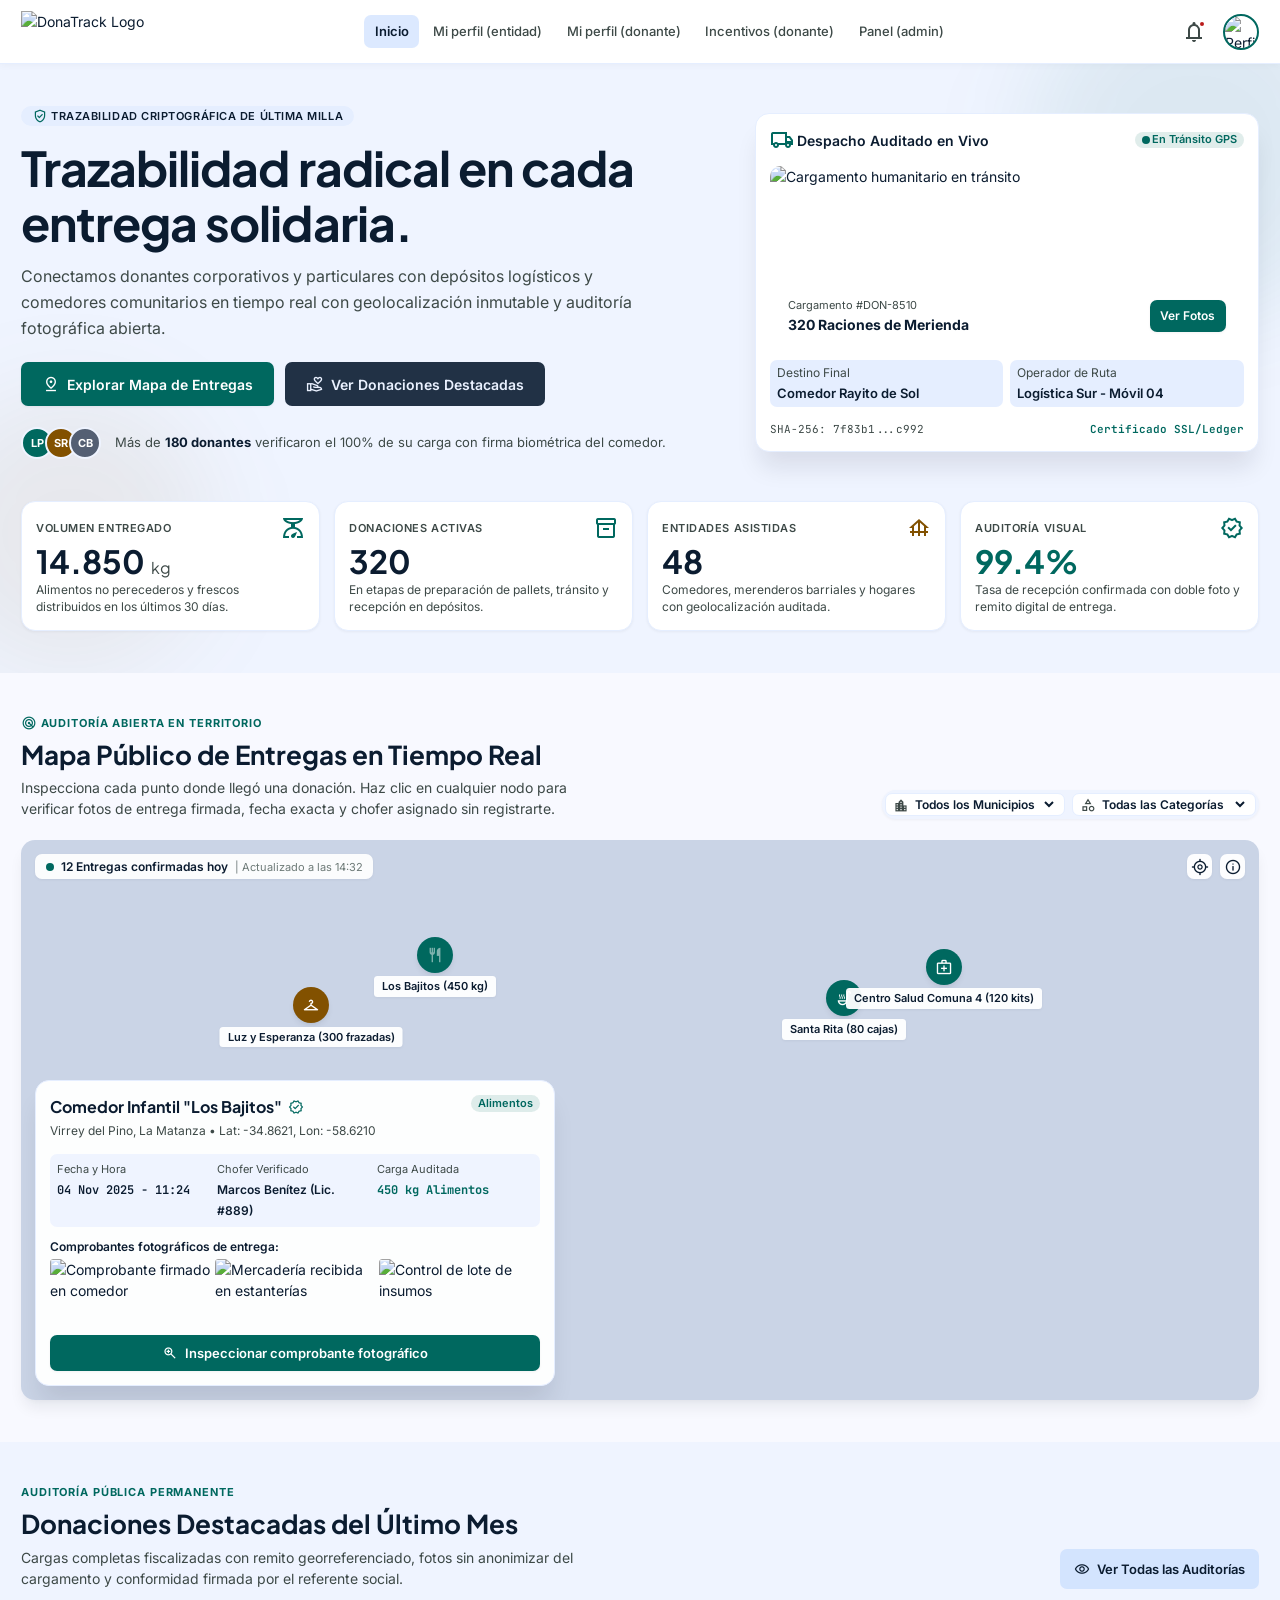
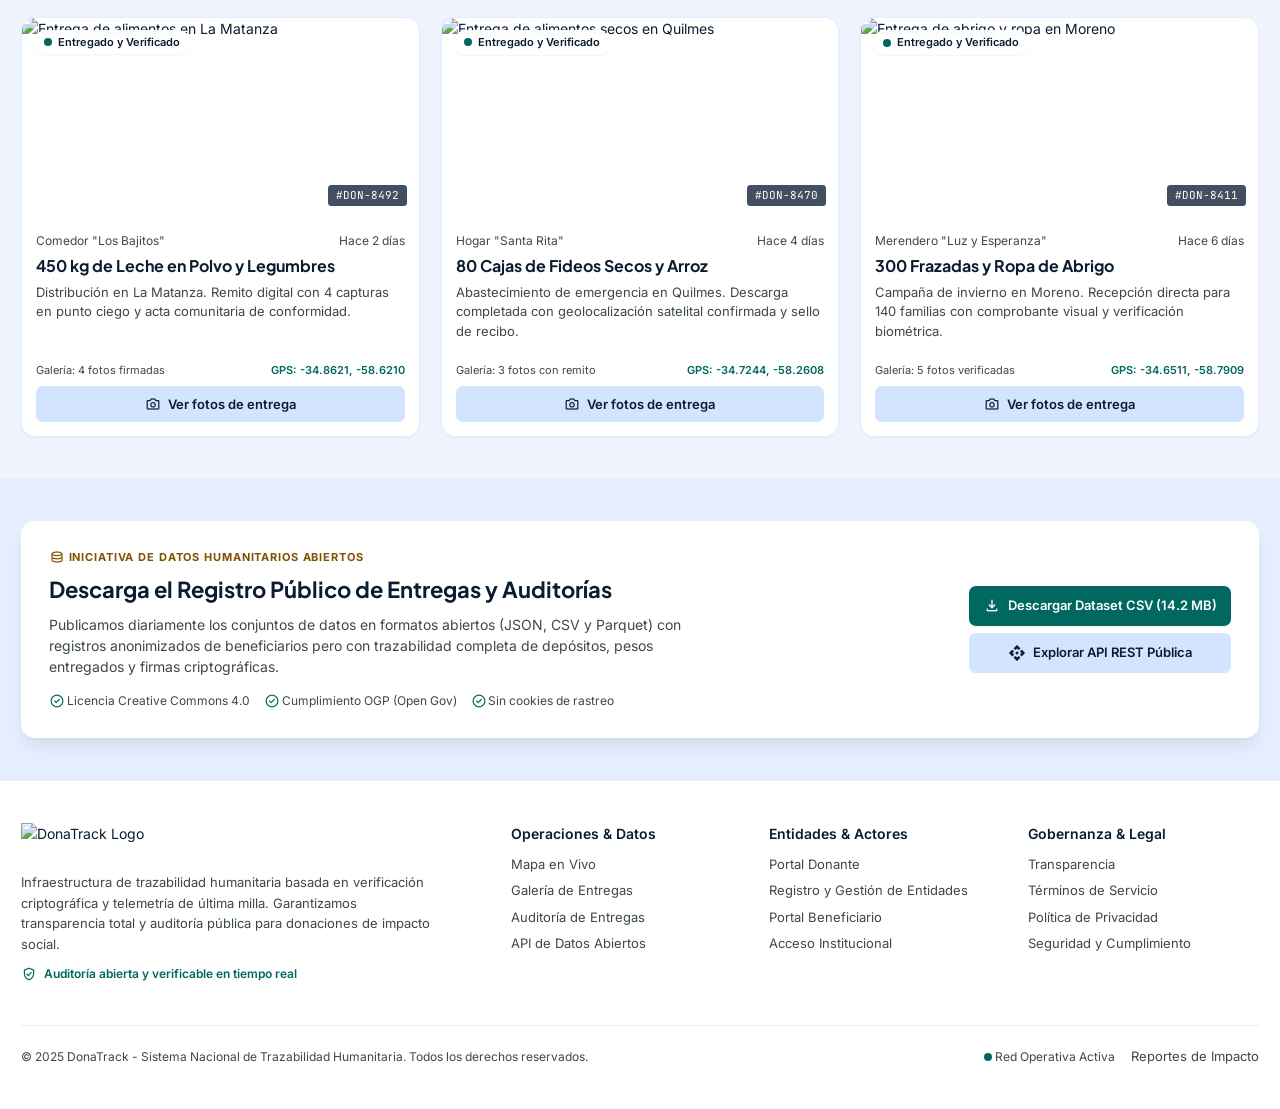
==== commit e5d53438: "cambios menore" ====
--- a/index.html
+++ b/index.html
@@ -1,788 +1,738 @@
 <!DOCTYPE html>
-
-<html lang="es"><head><meta charset="utf-8"/><meta content="width=device-width, initial-scale=1.0" name="viewport"/><link href="https://fonts.googleapis.com/css2?family=Material+Symbols+Outlined:opsz,wght,FILL,GRAD@20..48,100..700,0..1,-50..200" rel="stylesheet"/><link href="https://fonts.googleapis.com" rel="preconnect"/><link crossorigin="" href="https://fonts.gstatic.com" rel="preconnect"/><link href="https://fonts.googleapis.com/css2?family=Inter:wght@400;500;600;700&amp;family=JetBrains+Mono:wght@500&amp;family=Plus+Jakarta+Sans:wght@600;700&amp;display=swap" rel="stylesheet"/>
-<link href="https://fonts.googleapis.com/css2?family=Material+Symbols+Outlined:wght,FILL@100..700,0..1&amp;display=swap" rel="stylesheet"/><style>@layer base{html,body{margin:0;padding:0;}body{overscroll-behavior:none;}main>:first-child{margin-top:0!important;}main>:last-child{margin-bottom:0!important;}}::-webkit-scrollbar{display:none;}</style><script src="https://cdn.tailwindcss.com"></script><script id="tailwind-config">tailwind.config={darkMode:"class",theme:{extend:{colors:{"surface":"#f8f9ff","surface-container-low":"#eff4ff","on-secondary":"#ffffff","inverse-on-surface":"#eaf1ff","secondary-fixed":"#d8e3fb","surface-variant":"#d3e4fe","primary-container":"#008378","on-secondary-fixed-variant":"#3c475a","surface-container":"#e5eeff","on-surface":"#0b1c30","tertiary-container":"#a36700","secondary-container":"#d5e0f8","on-primary-container":"#f4fffc","on-error-container":"#93000a","on-tertiary-fixed":"#2a1700","on-tertiary-container":"#fffbff","surface-dim":"#cbdbf5","primary-fixed":"#89f5e7","on-tertiary-fixed-variant":"#653e00","surface-tint":"#006a61","tertiary":"#825100","on-primary-fixed":"#00201d","surface-container-high":"#dce9ff","primary-fixed-dim":"#6bd8cb","tertiary-fixed-dim":"#ffb95f","background":"#f8f9ff","on-tertiary":"#ffffff","error":"#ba1a1a","surface-container-lowest":"#ffffff","inverse-primary":"#6bd8cb","inverse-surface":"#213145","outline":"#6d7a77","on-error":"#ffffff","primary":"#00685f","surface-container-highest":"#d3e4fe","on-secondary-container":"#586377","on-primary":"#ffffff","on-surface-variant":"#3d4947","on-background":"#0b1c30","outline-variant":"#bcc9c6","secondary-fixed-dim":"#bcc7de","secondary":"#545f73","tertiary-fixed":"#ffddb8","on-secondary-fixed":"#111c2d","surface-bright":"#f8f9ff","on-primary-fixed-variant":"#005049","error-container":"#ffdad6"},borderRadius:{"DEFAULT":"0.25rem","lg":"0.5rem","xl":"0.75rem","full":"9999px"},spacing:{"space-2xs":"0.25rem","space-3xl":"4rem","margin-tablet":"2rem","space-xl":"2rem","margin-desktop":"3rem","gutter-desktop":"1.5rem","space-xs":"0.5rem","gutter-mobile":"1rem","space-3xs":"0.125rem","space-2xl":"3rem","space-sm":"0.75rem","space-md":"1rem","margin-mobile":"1rem","space-lg":"1.5rem"},fontFamily:{"title-sm":["Inter"],"display-lg-mobile":["Plus Jakarta Sans"],"label-md":["Inter"],"headline-lg-mobile":["Plus Jakarta Sans"],"display-lg":["Plus Jakarta Sans"],"headline-md":["Plus Jakarta Sans"],"headline-sm":["Plus Jakarta Sans"],"label-lg":["Inter"],"title-md":["Inter"],"body-sm":["Inter"],"headline-lg":["Plus Jakarta Sans"],"body-md":["Inter"],"code-sm":["JetBrains Mono"],"label-sm":["Inter"],"body-lg":["Inter"]},fontSize:{"title-sm":["14px",{"lineHeight":"20px","fontWeight":"600"}],"display-lg-mobile":["32px",{"lineHeight":"40px","letterSpacing":"-0.015em","fontWeight":"700"}],"label-md":["12px",{"lineHeight":"16px","letterSpacing":"0.02em","fontWeight":"600"}],"headline-lg-mobile":["24px",{"lineHeight":"32px","letterSpacing":"-0.01em","fontWeight":"600"}],"display-lg":["48px",{"lineHeight":"56px","letterSpacing":"-0.02em","fontWeight":"700"}],"headline-md":["24px",{"lineHeight":"32px","fontWeight":"600"}],"headline-sm":["20px",{"lineHeight":"28px","fontWeight":"600"}],"label-lg":["14px",{"lineHeight":"20px","fontWeight":"500"}],"title-md":["16px",{"lineHeight":"24px","fontWeight":"600"}],"body-sm":["12px",{"lineHeight":"18px","fontWeight":"400"}],"headline-lg":["32px",{"lineHeight":"40px","letterSpacing":"-0.01em","fontWeight":"600"}],"body-md":["14px",{"lineHeight":"22px","fontWeight":"400"}],"code-sm":["12px",{"lineHeight":"16px","fontWeight":"500"}],"label-sm":["11px",{"lineHeight":"14px","letterSpacing":"0.03em","fontWeight":"600"}],"body-lg":["16px",{"lineHeight":"26px","fontWeight":"400"}]}}}};</script></head><body class="bg-surface font-body-md text-on-surface antialiased"><header class="fixed top-0 left-0 right-0 z-50 bg-surface-container-lowest/90 backdrop-blur-xl shadow-[0_1px_8px_rgba(0,0,0,0.04)]"><div class="h-16 w-full px-space-lg lg:px-margin-desktop flex items-center justify-between gap-space-md"><div class="flex items-center gap-space-sm shrink-0"><img alt="DonaTrack Logo" class="h-8 w-auto object-contain" src="https://lh3.googleusercontent.com/aida/[base64]"/><div class="flex flex-col"><span class="font-headline-sm text-headline-sm text-on-surface leading-none tracking-tight">DonaTrack</span><span class="font-label-sm text-label-sm text-primary uppercase tracking-widest">Trazabilidad Humanitaria</span></div></div><nav class="hidden xl:flex items-center gap-space-xs" data-active-classes="bg-surface-container-high text-on-surface font-label-lg rounded-lg"><a class="px-space-sm py-space-xs rounded-lg font-label-lg text-label-lg text-on-surface-variant hover:bg-surface-container-high hover:text-on-surface transition-colors" data-path="inicio-impacto" href="#">Inicio &amp; Impacto</a><a class="px-space-sm py-space-xs rounded-lg font-label-lg text-label-lg text-on-surface-variant hover:bg-surface-container-high hover:text-on-surface transition-colors" data-path="mapa-en-vivo" href="#">Mapa en Vivo</a><a class="px-space-sm py-space-xs rounded-lg font-label-lg text-label-lg text-on-surface-variant hover:bg-surface-container-high hover:text-on-surface transition-colors" data-path="galeria-de-entregas" href="#">Galería de Entregas</a><a class="px-space-sm py-space-xs rounded-lg font-label-lg text-label-lg text-on-surface-variant hover:bg-surface-container-high hover:text-on-surface transition-colors" data-path="portal-donante" href="#">Portal Donante</a><a class="px-space-sm py-space-xs rounded-lg font-label-lg text-label-lg text-on-surface-variant hover:bg-surface-container-high hover:text-on-surface transition-colors" data-path="portal-beneficiario" href="#">Portal Beneficiario</a><a class="px-space-sm py-space-xs rounded-lg font-label-lg text-label-lg text-on-surface-variant hover:bg-surface-container-high hover:text-on-surface transition-colors" data-path="panel-admin" href="#">Panel Admin</a></nav><div class="flex items-center gap-space-sm shrink-0"><div class="relative group"><button class="h-10 px-space-sm rounded-lg font-label-lg text-label-lg text-on-surface-variant hover:bg-surface-container hover:text-on-surface flex items-center gap-space-2xs transition-colors" type="button"><span>Iniciar Sesión</span><span class="material-symbols-outlined text-label-md">arrow_drop_down</span></button><div class="absolute right-0 mt-space-2xs w-48 bg-surface-container-lowest rounded-xl shadow-[0_10px_15px_-3px_rgba(15,23,42,0.08)] py-space-2xs hidden group-hover:block"><a class="block px-space-md py-space-xs font-body-sm text-body-sm text-on-surface-variant hover:bg-surface-container-low hover:text-on-surface transition-colors" data-path="login-donante" href="#">Portal Donante</a><a class="block px-space-md py-space-xs font-body-sm text-body-sm text-on-surface-variant hover:bg-surface-container-low hover:text-on-surface transition-colors" data-path="login-beneficiaria" href="#">Portal Beneficiaria</a><a class="block px-space-md py-space-xs font-body-sm text-body-sm text-on-surface-variant hover:bg-surface-container-low hover:text-on-surface transition-colors" data-path="login-admin" href="#">Administrador</a></div></div><a class="h-10 px-space-md rounded-lg bg-primary text-on-primary font-label-lg text-label-lg hover:bg-primary-container hover:text-on-primary-container inline-flex items-center justify-center transition-all shadow-[0_1px_3px_0_rgba(15,23,42,0.04)]" data-path="registro" href="#">Registrarse</a><div class="flex items-center pl-space-xs"><img alt="Profile" class="w-8 h-8 rounded-full object-cover" src="https://lh3.googleusercontent.com/aida-public/[base64]"/></div></div></div></header><main class="w-full pt-16 bg-surface min-h-screen"><div class="flex flex-col w-full">
-<!-- Top Live Telemetry Bar -->
-<aside class="w-full bg-surface-container-high py-space-xs px-space-md lg:px-margin-desktop shadow-sm">
-<div class="max-w-7xl mx-auto flex flex-wrap items-center justify-between gap-space-xs">
-<div class="flex items-center gap-space-xs">
-<span class="relative flex h-2 w-2">
-<span class="animate-ping absolute inline-flex h-full w-full rounded-full bg-primary opacity-75"></span>
-<span class="relative inline-flex rounded-full h-2 w-2 bg-primary"></span>
-</span>
-<span class="font-code-sm text-code-sm text-primary uppercase font-bold tracking-wider">Red de Trazabilidad Pública Activa</span>
-<span class="hidden sm:inline font-body-sm text-body-sm text-on-surface-variant">| Bloque de Auditoría #TX-90422 verificado hace 4 min</span>
-</div>
-<div class="flex items-center gap-space-sm text-on-surface-variant">
-<button class="inline-flex items-center gap-space-3xs font-label-md text-label-md text-primary hover:underline" onclick="document.getElementById('modal-fotos-publicas').classList.remove('hidden')">
-<span class="material-symbols-outlined text-sm">photo_library</span>
-<span>Galería de Entregas Públicas (Sin login)</span>
-</button>
-<span class="text-outline-variant">•</span>
-<span class="font-code-sm text-code-sm text-tertiary font-semibold">100% Datos Abiertos</span>
-</div>
-</div>
-</aside>
-<!-- Hero Section -->
-<section class="relative w-full px-space-md lg:px-margin-desktop py-space-2xl bg-surface-container-low overflow-hidden">
-<div class="absolute -right-24 -top-24 w-96 h-96 rounded-full bg-primary/10 blur-3xl pointer-events-none"></div>
-<div class="absolute -left-20 bottom-0 w-80 h-80 rounded-full bg-tertiary/10 blur-3xl pointer-events-none"></div>
-<div class="max-w-7xl mx-auto flex flex-col gap-space-xl relative z-10">
-<div class="grid grid-cols-1 lg:grid-cols-12 gap-gutter-desktop items-center">
-<!-- Hero Text -->
-<div class="lg:col-span-7 flex flex-col gap-space-md">
-<div class="inline-flex items-center gap-space-2xs bg-surface-container px-space-sm py-space-3xs rounded-full w-fit">
-<span class="material-symbols-outlined text-primary text-sm">verified_user</span>
-<span class="font-label-sm text-label-sm text-on-surface uppercase tracking-wider">Trazabilidad Criptográfica de Última Milla</span>
-</div>
-<h1 class="font-display-lg text-display-lg text-on-surface tracking-tight leading-none">
-            Trazabilidad radical en cada entrega solidaria.
-          </h1>
-<p class="font-body-lg text-body-lg text-on-surface-variant max-w-2xl">
-            Conectamos donantes corporativos y particulares con depósitos logísticos y comedores comunitarios en tiempo real con geolocalización inmutable y auditoría fotográfica abierta.
+<html lang="es">
+<head>
+  <meta charset="utf-8" />
+  <meta name="viewport" content="width=device-width, initial-scale=1.0" />
+  <title>DonaTrack - Trazabilidad Radical en Entregas Solidarias</title>
+
+  <!-- Tipografías de Google e Iconos -->
+  <link rel="preconnect" href="https://fonts.googleapis.com" />
+  <link rel="preconnect" href="https://fonts.gstatic.com" crossorigin />
+  <link href="https://fonts.googleapis.com/css2?family=Inter:wght@400;500;600;700&family=JetBrains+Mono:wght@500;700&family=Plus+Jakarta+Sans:wght@600;700&display=swap" rel="stylesheet" />
+  <link href="https://fonts.googleapis.com/css2?family=Material+Symbols+Outlined:opsz,wght,FILL,GRAD@20..48,100..700,0..1,-50..200" rel="stylesheet" />
+
+  <!-- Hojas de Estilo Separadas -->
+  <link rel="stylesheet" href="styles/common.css" />
+  <link rel="stylesheet" href="styles/index.css" />
+</head>
+<body>
+
+  <!-- Encabezado Principal Global -->
+  <header class="header-principal">
+    <div class="header-contenedor">
+      <div class="header-brand">
+        <a href="index.html" style="display: flex; align-items: center;">
+          <img alt="DonaTrack Logo" class="header-logo" src="https://lh3.googleusercontent.com/aida/[base64]" />
+        </a>
+      </div>
+
+      <nav class="header-nav">
+        <a class="nav-enlace active" href="index.html">Inicio</a>
+        <a class="nav-enlace" href="pages/entidadBeneficiaria.html">Mi perfil (entidad)</a>
+        <a class="nav-enlace" href="pages/donante.html">Mi perfil (donante)</a>
+        <a class="nav-enlace" href="pages/donante.html#incentivos">Incentivos (donante)</a>
+        <a class="nav-enlace" href="pages/administrador.html">Panel (admin)</a>
+      </nav>
+
+      <div class="header-acciones">
+        <button class="header-icon-btn" aria-label="Notificaciones" onclick="alert('Centro de notificaciones: No tienes alertas pendientes.');" title="Notificaciones" type="button">
+          <span class="material-symbols-outlined">notifications</span>
+          <span class="notif-badge-dot"></span>
+        </button>
+        <a class="header-avatar-link" href="pages/donante.html" title="Mi perfil (donante)">
+          <img alt="Perfil de usuario" class="header-avatar" src="https://lh3.googleusercontent.com/aida-public/[base64]" />
+        </a>
+      </div>
+    </div>
+  </header>
+
+  <!-- Contenedor Principal de la Página -->
+  <main class="contenedor-principal">
+
+    <!-- 2. Hero Section -->
+    <section class="hero-seccion">
+      <div class="hero-mancha-1"></div>
+      <div class="hero-mancha-2"></div>
+
+      <div class="hero-contenedor">
+        <div class="hero-grid">
+          <!-- Columna Izquierda: Mensaje Hero -->
+          <div class="hero-contenido">
+            <div class="hero-badge">
+              <span class="material-symbols-outlined" style="font-size: 16px; color: var(--primary);">verified_user</span>
+              <span>Trazabilidad Criptográfica de Última Milla</span>
+            </div>
+
+            <h1 class="hero-titulo">
+              Trazabilidad radical en cada entrega solidaria.
+            </h1>
+
+            <p class="hero-bajada">
+              Conectamos donantes corporativos y particulares con depósitos logísticos y comedores comunitarios en tiempo real con geolocalización inmutable y auditoría fotográfica abierta.
+            </p>
+
+            <div class="hero-ctas">
+              <a class="btn btn-primary btn-lg" href="#mapa-entregas">
+                <span class="material-symbols-outlined" style="font-size: 18px;">pin_drop</span>
+                <span>Explorar Mapa de Entregas</span>
+              </a>
+              <a class="btn btn-secondary btn-lg" href="#donaciones-destacadas">
+                <span class="material-symbols-outlined" style="font-size: 18px;">volunteer_activism</span>
+                <span>Ver Donaciones Destacadas</span>
+              </a>
+            </div>
+
+            <div class="hero-social-proof">
+              <div class="avatar-group">
+                <div class="avatar-item" style="background-color: var(--primary);">LP</div>
+                <div class="avatar-item" style="background-color: var(--tertiary);">SR</div>
+                <div class="avatar-item" style="background-color: var(--secondary);">CB</div>
+              </div>
+              <p>
+                Más de <strong style="color: var(--on-surface);">180 donantes</strong> verificaron el 100% de su carga con firma biométrica del comedor.
+              </p>
+            </div>
+          </div>
+
+          <!-- Columna Derecha: Tarjeta Visual de Auditoría -->
+          <div class="hero-tarjeta-visual">
+            <div class="hero-card-header">
+              <div class="hero-card-title">
+                <span class="material-symbols-outlined" style="color: var(--primary);">local_shipping</span>
+                <span>Despacho Auditado en Vivo</span>
+              </div>
+              <span class="badge badge-primary">
+                <span class="dot-live"></span> En Tránsito GPS
+              </span>
+            </div>
+
+            <div class="hero-card-img-wrap">
+              <img class="hero-card-img" alt="Cargamento humanitario en tránsito" data-alt="Pallet con cajas selladas en transporte de reparto" src="https://lh3.googleusercontent.com/aida-public/[base64]" />
+              <div class="hero-card-overlay">
+                <div>
+                  <span style="font-size: 11px; color: var(--on-surface-variant); display: block;">Cargamento #DON-8510</span>
+                  <span style="font-size: 14px; font-weight: 700; color: var(--on-surface);">320 Raciones de Merienda</span>
+                </div>
+                <button class="btn btn-primary btn-sm" onclick="document.getElementById('modal-fotos-publicas').classList.remove('hidden')">Ver Fotos</button>
+              </div>
+            </div>
+
+            <div class="hero-card-grid-info">
+              <div class="hero-card-sub-box">
+                <span style="font-size: 12px; color: var(--on-surface-variant); display: block;">Destino Final</span>
+                <span style="font-size: 13px; font-weight: 600; color: var(--on-surface);">Comedor Rayito de Sol</span>
+              </div>
+              <div class="hero-card-sub-box">
+                <span style="font-size: 12px; color: var(--on-surface-variant); display: block;">Operador de Ruta</span>
+                <span style="font-size: 13px; font-weight: 600; color: var(--on-surface);">Logística Sur - Móvil 04</span>
+              </div>
+            </div>
+
+            <div class="hero-card-footer">
+              <span>SHA-256: 7f83b1...c992</span>
+              <span style="color: var(--primary); font-weight: 600;">Certificado SSL/Ledger</span>
+            </div>
+          </div>
+        </div>
+
+        <!-- Ribbon de Tableros KPIs -->
+        <div class="kpi-grid">
+          <div class="kpi-card">
+            <div class="kpi-top">
+              <span>Volumen Entregado</span>
+              <span class="material-symbols-outlined" style="color: var(--primary);">scale</span>
+            </div>
+            <span class="kpi-valor">14.850 <span style="font-size: 16px; font-weight: 400; color: var(--on-surface-variant);">kg</span></span>
+            <p class="kpi-desc">Alimentos no perecederos y frescos distribuidos en los últimos 30 días.</p>
+          </div>
+
+          <div class="kpi-card">
+            <div class="kpi-top">
+              <span>Donaciones Activas</span>
+              <span class="material-symbols-outlined" style="color: var(--primary);">inventory_2</span>
+            </div>
+            <span class="kpi-valor">320</span>
+            <p class="kpi-desc">En etapas de preparación de pallets, tránsito y recepción en depósitos.</p>
+          </div>
+
+          <div class="kpi-card">
+            <div class="kpi-top">
+              <span>Entidades Asistidas</span>
+              <span class="material-symbols-outlined" style="color: var(--tertiary);">foundation</span>
+            </div>
+            <span class="kpi-valor">48</span>
+            <p class="kpi-desc">Comedores, merenderos barriales y hogares con geolocalización auditada.</p>
+          </div>
+
+          <div class="kpi-card">
+            <div class="kpi-top">
+              <span>Auditoría Visual</span>
+              <span class="material-symbols-outlined" style="color: var(--primary);">verified</span>
+            </div>
+            <span class="kpi-valor kpi-color-primary">99.4%</span>
+            <p class="kpi-desc">Tasa de recepción confirmada con doble foto y remito digital de entrega.</p>
+          </div>
+        </div>
+      </div>
+    </section>
+
+    <!-- 3. Mapa Interactivo de Entregas -->
+    <section class="seccion-mapa" id="mapa-entregas">
+      <div class="seccion-mapa-contenedor">
+        <div class="mapa-header-fila">
+          <div class="seccion-titulo-bloque">
+            <div class="seccion-tag">
+              <span class="material-symbols-outlined" style="font-size: 16px;">radar</span>
+              <span>Auditoría Abierta en Territorio</span>
+            </div>
+            <h2 class="seccion-titulo">Mapa Público de Entregas en Tiempo Real</h2>
+            <p class="seccion-desc">
+              Inspecciona cada punto donde llegó una donación. Haz clic en cualquier nodo para verificar fotos de entrega firmada, fecha exacta y chofer asignado sin registrarte.
+            </p>
+          </div>
+
+          <!-- Filtros de búsqueda -->
+          <div class="filtros-mapa">
+            <div class="filtro-item">
+              <span class="material-symbols-outlined" style="font-size: 16px; color: var(--on-surface-variant);">location_city</span>
+              <select class="filtro-select" id="filtro-municipio" onchange="filtrarPines()">
+                <option value="todos">Todos los Municipios</option>
+                <option value="lamatanza">La Matanza</option>
+                <option value="quilmes">Quilmes</option>
+                <option value="moreno">Moreno</option>
+                <option value="caba">CABA / Comuna 4 y 8</option>
+              </select>
+            </div>
+            <div class="filtro-item">
+              <span class="material-symbols-outlined" style="font-size: 16px; color: var(--on-surface-variant);">category</span>
+              <select class="filtro-select" id="filtro-categoria" onchange="filtrarPines()">
+                <option value="todos">Todas las Categorías</option>
+                <option value="alimentos">Alimentos</option>
+                <option value="vestimenta">Vestimenta y Abrigo</option>
+                <option value="salud">Salud y Medicamentos</option>
+                <option value="higiene">Higiene y Limpieza</option>
+              </select>
+            </div>
+          </div>
+        </div>
+
+        <!-- Contenedor del Mapa -->
+        <div class="mapa-display">
+          <div class="mapa-bg" data-location="Buenos Aires, Argentina" style="background-image: url('https://lh3.googleusercontent.com/aida-public/[base64]')"></div>
+          <div class="mapa-filtro-oscuro"></div>
+
+          <!-- Controles superiores del mapa -->
+          <div class="mapa-controles-top">
+            <div class="mapa-pill-estado">
+              <span class="dot-live"></span>
+              <span style="font-weight: 600; color: var(--on-surface);">12 Entregas confirmadas hoy</span>
+              <span style="color: var(--outline); font-size: 11px;">| Actualizado a las 14:32</span>
+            </div>
+            <div style="display: flex; gap: 8px;">
+              <button class="mapa-btn-control" onclick="centrarMapa()" title="Recargar vista">
+                <span class="material-symbols-outlined" style="font-size: 18px;">my_location</span>
+              </button>
+              <button class="mapa-btn-control" onclick="document.getElementById('info-leyenda').classList.toggle('hidden')" title="Leyenda">
+                <span class="material-symbols-outlined" style="font-size: 18px;">info</span>
+              </button>
+            </div>
+          </div>
+
+          <!-- Pines Interactivos en el Mapa -->
+          <div class="mapa-canvas-pines">
+            <!-- Pin 1 -->
+            <div class="pin-marker" data-cat="alimentos" data-municipio="lamatanza" id="pin-1" onclick="seleccionarPin(1)">
+              <div class="pin-icono-wrap">
+                <span class="pin-pulso"></span>
+                <div class="pin-burbuja">
+                  <span class="material-symbols-outlined" style="font-size: 18px;">restaurant</span>
+                </div>
+              </div>
+              <div class="pin-etiqueta">Los Bajitos (450 kg)</div>
+            </div>
+
+            <!-- Pin 2 -->
+            <div class="pin-marker" data-cat="alimentos" data-municipio="quilmes" id="pin-2" onclick="seleccionarPin(2)">
+              <div class="pin-icono-wrap">
+                <div class="pin-burbuja">
+                  <span class="material-symbols-outlined" style="font-size: 18px;">soup_kitchen</span>
+                </div>
+              </div>
+              <div class="pin-etiqueta">Santa Rita (80 cajas)</div>
+            </div>
+
+            <!-- Pin 3 -->
+            <div class="pin-marker" data-cat="vestimenta" data-municipio="moreno" id="pin-3" onclick="seleccionarPin(3)">
+              <div class="pin-icono-wrap">
+                <div class="pin-burbuja pin-tertiary">
+                  <span class="material-symbols-outlined" style="font-size: 18px;">checkroom</span>
+                </div>
+              </div>
+              <div class="pin-etiqueta">Luz y Esperanza (300 frazadas)</div>
+            </div>
+
+            <!-- Pin 4 -->
+            <div class="pin-marker" data-cat="salud" data-municipio="caba" id="pin-4" onclick="seleccionarPin(4)">
+              <div class="pin-icono-wrap">
+                <div class="pin-burbuja">
+                  <span class="material-symbols-outlined" style="font-size: 18px;">medical_services</span>
+                </div>
+              </div>
+              <div class="pin-etiqueta">Centro Salud Comuna 4 (120 kits)</div>
+            </div>
+          </div>
+
+          <!-- Tarjeta Popover del Pin Seleccionado -->
+          <div class="pin-popover" id="pin-popover">
+            <div class="popover-header">
+              <div>
+                <div style="display: flex; align-items: center; gap: 6px;">
+                  <span style="font-family: var(--font-display); font-size: 16px; font-weight: 700; color: var(--on-surface);" id="pop-entidad">Comedor Infantil "Los Bajitos"</span>
+                  <span class="material-symbols-outlined" style="color: var(--primary); font-size: 16px;">verified</span>
+                </div>
+                <span style="font-size: 12px; color: var(--on-surface-variant);" id="pop-ubicacion">Virrey del Pino, La Matanza • Lat: -34.8621, Lon: -58.6210</span>
+              </div>
+              <span class="badge badge-primary" id="pop-tag">Alimentos</span>
+            </div>
+
+            <div class="popover-grid-datos">
+              <div>
+                <span style="font-size: 11px; color: var(--on-surface-variant); display: block;">Fecha y Hora</span>
+                <span style="font-family: var(--font-code); font-size: 12px; font-weight: 600;" id="pop-fecha">04 Nov 2025 - 11:24</span>
+              </div>
+              <div>
+                <span style="font-size: 11px; color: var(--on-surface-variant); display: block;">Chofer Verificado</span>
+                <span style="font-size: 12px; font-weight: 600;" id="pop-chofer">Marcos Benítez (Lic. #889)</span>
+              </div>
+              <div>
+                <span style="font-size: 11px; color: var(--on-surface-variant); display: block;">Carga Auditada</span>
+                <span style="font-family: var(--font-code); font-size: 12px; font-weight: 700; color: var(--primary);" id="pop-carga">450 kg Alimentos</span>
+              </div>
+            </div>
+
+            <div style="margin-top: 8px;">
+              <span style="font-size: 12px; font-weight: 600; color: var(--on-surface);">Comprobantes fotográficos de entrega:</span>
+              <div class="popover-thumbs">
+                <div class="popover-thumb-item" onclick="mostrarModalConFoto(0)">
+                  <img alt="Comprobante firmado en comedor" src="https://lh3.googleusercontent.com/aida-public/[base64]" />
+                </div>
+                <div class="popover-thumb-item" onclick="mostrarModalConFoto(1)">
+                  <img alt="Mercadería recibida en estanterías" src="https://lh3.googleusercontent.com/aida-public/[base64]" />
+                </div>
+                <div class="popover-thumb-item" onclick="mostrarModalConFoto(2)">
+                  <img alt="Control de lote de insumos" src="https://lh3.googleusercontent.com/aida-public/[base64]" />
+                </div>
+              </div>
+            </div>
+
+            <div style="margin-top: 12px;">
+              <button class="btn btn-primary" style="width: 100%; height: 36px;" onclick="document.getElementById('modal-fotos-publicas').classList.remove('hidden')">
+                <span class="material-symbols-outlined" style="font-size: 16px;">zoom_in</span>
+                <span>Inspeccionar comprobante fotográfico</span>
+              </button>
+            </div>
+          </div>
+
+          <!-- Leyenda del mapa -->
+          <div class="mapa-leyenda hidden" id="info-leyenda">
+            <span style="font-size: 11px; font-weight: 700; color: var(--on-surface-variant); text-transform: uppercase;">Simbología</span>
+            <div class="leyenda-item">
+              <span class="dot-live"></span>
+              <span>Alimentos &amp; Comedores</span>
+            </div>
+            <div class="leyenda-item">
+              <span class="dot-live" style="background-color: var(--tertiary);"></span>
+              <span>Ropa y Frazadas de Abrigo</span>
+            </div>
+            <div class="leyenda-item">
+              <span class="dot-live" style="background-color: var(--secondary);"></span>
+              <span>Salud e Higiene Sanitaria</span>
+            </div>
+          </div>
+        </div>
+      </div>
+    </section>
+
+    <!-- 4. Donaciones Destacadas del Último Mes -->
+    <section class="seccion-donaciones" id="donaciones-destacadas">
+      <div class="seccion-donaciones-contenedor">
+        <div class="mapa-header-fila">
+          <div class="seccion-titulo-bloque">
+            <div class="seccion-tag">
+              <span>Auditoría Pública Permanente</span>
+            </div>
+            <h2 class="seccion-titulo">Donaciones Destacadas del Último Mes</h2>
+            <p class="seccion-desc">
+              Cargas completas fiscalizadas con remito georreferenciado, fotos sin anonimizar del cargamento y conformidad firmada por el referente social.
+            </p>
+          </div>
+          <button class="btn btn-tonal" onclick="document.getElementById('modal-fotos-publicas').classList.remove('hidden')">
+            <span class="material-symbols-outlined" style="font-size: 16px;">visibility</span>
+            <span>Ver Todas las Auditorías</span>
+          </button>
+        </div>
+
+        <!-- Grilla de Tarjetas -->
+        <div class="donaciones-grid">
+          <!-- Tarjeta 1 -->
+          <div class="tarjeta-donacion">
+            <div class="donacion-img-wrap">
+              <img class="donacion-img" alt="Entrega de alimentos en La Matanza" src="https://lh3.googleusercontent.com/aida-public/[base64]" />
+              <div class="donacion-pill-estado">
+                <span class="dot-live"></span>
+                <span>Entregado y Verificado</span>
+              </div>
+              <span class="donacion-codigo-tag">#DON-8492</span>
+            </div>
+            <div class="donacion-cuerpo">
+              <div>
+                <div class="donacion-meta">
+                  <span>Comedor "Los Bajitos"</span>
+                  <span>Hace 2 días</span>
+                </div>
+                <h3 class="donacion-titulo" style="margin-top: 6px;">450 kg de Leche en Polvo y Legumbres</h3>
+                <p class="donacion-desc" style="margin-top: 6px;">Distribución en La Matanza. Remito digital con 4 capturas en punto ciego y acta comunitaria de conformidad.</p>
+              </div>
+              <div class="donacion-footer-card">
+                <div class="donacion-meta" style="font-size: 11px;">
+                  <span>Galería: 4 fotos firmadas</span>
+                  <span style="color: var(--primary); font-weight: 600;">GPS: -34.8621, -58.6210</span>
+                </div>
+                <button class="btn btn-tonal" style="width: 100%; height: 36px;" onclick="mostrarModalConFoto(0)">
+                  <span class="material-symbols-outlined" style="font-size: 16px;">photo_camera</span>
+                  <span>Ver fotos de entrega</span>
+                </button>
+              </div>
+            </div>
+          </div>
+
+          <!-- Tarjeta 2 -->
+          <div class="tarjeta-donacion">
+            <div class="donacion-img-wrap">
+              <img class="donacion-img" alt="Entrega de alimentos secos en Quilmes" src="https://lh3.googleusercontent.com/aida-public/[base64]" />
+              <div class="donacion-pill-estado">
+                <span class="dot-live"></span>
+                <span>Entregado y Verificado</span>
+              </div>
+              <span class="donacion-codigo-tag">#DON-8470</span>
+            </div>
+            <div class="donacion-cuerpo">
+              <div>
+                <div class="donacion-meta">
+                  <span>Hogar "Santa Rita"</span>
+                  <span>Hace 4 días</span>
+                </div>
+                <h3 class="donacion-titulo" style="margin-top: 6px;">80 Cajas de Fideos Secos y Arroz</h3>
+                <p class="donacion-desc" style="margin-top: 6px;">Abastecimiento de emergencia en Quilmes. Descarga completada con geolocalización satelital confirmada y sello de recibo.</p>
+              </div>
+              <div class="donacion-footer-card">
+                <div class="donacion-meta" style="font-size: 11px;">
+                  <span>Galería: 3 fotos con remito</span>
+                  <span style="color: var(--primary); font-weight: 600;">GPS: -34.7244, -58.2608</span>
+                </div>
+                <button class="btn btn-tonal" style="width: 100%; height: 36px;" onclick="mostrarModalConFoto(1)">
+                  <span class="material-symbols-outlined" style="font-size: 16px;">photo_camera</span>
+                  <span>Ver fotos de entrega</span>
+                </button>
+              </div>
+            </div>
+          </div>
+
+          <!-- Tarjeta 3 -->
+          <div class="tarjeta-donacion">
+            <div class="donacion-img-wrap">
+              <img class="donacion-img" alt="Entrega de abrigo y ropa en Moreno" src="https://lh3.googleusercontent.com/aida-public/[base64]" />
+              <div class="donacion-pill-estado">
+                <span class="dot-live"></span>
+                <span>Entregado y Verificado</span>
+              </div>
+              <span class="donacion-codigo-tag">#DON-8411</span>
+            </div>
+            <div class="donacion-cuerpo">
+              <div>
+                <div class="donacion-meta">
+                  <span>Merendero "Luz y Esperanza"</span>
+                  <span>Hace 6 días</span>
+                </div>
+                <h3 class="donacion-titulo" style="margin-top: 6px;">300 Frazadas y Ropa de Abrigo</h3>
+                <p class="donacion-desc" style="margin-top: 6px;">Campaña de invierno en Moreno. Recepción directa para 140 familias con comprobante visual y verificación biométrica.</p>
+              </div>
+              <div class="donacion-footer-card">
+                <div class="donacion-meta" style="font-size: 11px;">
+                  <span>Galería: 5 fotos verificadas</span>
+                  <span style="color: var(--primary); font-weight: 600;">GPS: -34.6511, -58.7909</span>
+                </div>
+                <button class="btn btn-tonal" style="width: 100%; height: 36px;" onclick="mostrarModalConFoto(2)">
+                  <span class="material-symbols-outlined" style="font-size: 16px;">photo_camera</span>
+                  <span>Ver fotos de entrega</span>
+                </button>
+              </div>
+            </div>
+          </div>
+        </div>
+      </div>
+    </section>
+
+
+    <!-- 6. Banner de Transparencia y Datos Abiertos -->
+    <section class="seccion-datos-abiertos">
+      <div class="datos-abiertos-contenedor">
+        <div style="max-width: 680px; display: flex; flex-direction: column; gap: 8px;">
+          <div class="seccion-tag" style="color: var(--tertiary);">
+            <span class="material-symbols-outlined" style="font-size: 16px;">database</span>
+            <span>Iniciativa de Datos Humanitarios Abiertos</span>
+          </div>
+          <h3 class="seccion-titulo" style="font-size: 22px;">Descarga el Registro Público de Entregas y Auditorías</h3>
+          <p class="seccion-desc" style="max-width: 100%;">
+            Publicamos diariamente los conjuntos de datos en formatos abiertos (JSON, CSV y Parquet) con registros anonimizados de beneficiarios pero con trazabilidad completa de depósitos, pesos entregados y firmas criptográficas.
           </p>
-<div class="flex flex-wrap items-center gap-space-sm pt-space-xs">
-<a class="h-11 px-space-md rounded-lg bg-primary text-on-primary font-label-lg text-label-lg hover:bg-primary-container inline-flex items-center justify-center gap-space-2xs shadow-md transition-all" href="#mapa-entregas">
-<span class="material-symbols-outlined text-base">pin_drop</span>
-<span>Explorar Mapa de Entregas</span>
-</a>
-<button class="h-11 px-space-md rounded-lg bg-inverse-surface text-inverse-on-surface font-label-lg text-label-lg hover:bg-on-surface inline-flex items-center justify-center gap-space-2xs shadow-sm transition-all" onclick="abrirModalRegistro('donante')">
-<span class="material-symbols-outlined text-base">volunteer_activism</span>
-<span>Quiero Donar</span>
-</button>
-<button class="h-11 px-space-md rounded-lg bg-surface-container-highest text-on-surface font-label-lg text-label-lg hover:bg-surface-dim inline-flex items-center justify-center gap-space-2xs transition-all" onclick="abrirModalRegistro('beneficiario')">
-<span class="material-symbols-outlined text-base">domain_add</span>
-<span>Registrar Entidad</span>
-</button>
-</div>
-<div class="flex items-center gap-space-md pt-space-xs text-on-surface-variant">
-<div class="flex -space-x-2">
-<div class="w-8 h-8 rounded-full bg-primary flex items-center justify-center text-on-primary font-label-sm text-label-sm font-bold">LP</div>
-<div class="w-8 h-8 rounded-full bg-tertiary flex items-center justify-center text-on-tertiary font-label-sm text-label-sm font-bold">SR</div>
-<div class="w-8 h-8 rounded-full bg-secondary flex items-center justify-center text-on-secondary font-label-sm text-label-sm font-bold">CB</div>
-</div>
-<p class="font-body-sm text-body-sm">
-              Más de <strong class="text-on-surface">180 donantes</strong> verificaron el 100% de su carga con firma biométrica del comedor.
-            </p>
-</div>
-</div>
-<!-- Hero Card Visualization -->
-<div class="lg:col-span-5 flex flex-col gap-space-sm">
-<div class="bg-surface-container-lowest rounded-xl p-space-md shadow-xl flex flex-col gap-space-md">
-<div class="flex items-center justify-between">
-<div class="flex items-center gap-space-2xs">
-<span class="material-symbols-outlined text-primary">local_shipping</span>
-<span class="font-title-sm text-title-sm text-on-surface">Despacho Auditado en Vivo</span>
-</div>
-<span class="inline-flex items-center gap-1 font-label-sm text-label-sm px-2 py-0.5 rounded-full bg-surface-container text-primary font-semibold">
-<span class="w-1.5 h-1.5 rounded-full bg-primary"></span> En Tránsito GPS
-              </span>
-</div>
-<div class="h-44 w-full rounded-lg overflow-hidden relative">
-<img class="w-full h-full object-cover" data-alt="Close-up of organized humanitarian cargo pallet with sealed cardboard boxes loaded inside a delivery van, natural morning sunlight, clean logistics operations, teal and navy branding tape with barcodes visible." src="https://lh3.googleusercontent.com/aida-public/[base64]"/>
-<div class="absolute bottom-2 left-2 right-2 bg-surface-container-lowest/90 backdrop-blur-md p-space-2xs rounded-lg flex items-center justify-between">
-<div class="flex flex-col">
-<span class="font-label-sm text-label-sm text-on-surface-variant">Cargamento #DON-8510</span>
-<span class="font-title-sm text-title-sm text-on-surface font-bold">320 Raciones de Merienda</span>
-</div>
-<button class="px-space-xs py-1 rounded bg-primary text-on-primary font-label-sm text-label-sm hover:bg-primary-container transition-all" onclick="document.getElementById('modal-fotos-publicas').classList.remove('hidden')">Ver Fotos</button>
-</div>
-</div>
-<div class="grid grid-cols-2 gap-space-xs text-on-surface">
-<div class="bg-surface-container p-space-2xs rounded-lg">
-<span class="font-body-sm text-body-sm text-on-surface-variant block">Destino Final</span>
-<span class="font-title-sm text-title-sm font-semibold truncate block">Comedor Rayito de Sol</span>
-</div>
-<div class="bg-surface-container p-space-2xs rounded-lg">
-<span class="font-body-sm text-body-sm text-on-surface-variant block">Operador de Ruta</span>
-<span class="font-title-sm text-title-sm font-semibold truncate block">Logística Sur - Móvil 04</span>
-</div>
-</div>
-<div class="flex items-center justify-between font-code-sm text-code-sm text-on-surface-variant">
-<span>SHA-256: 7f83b1...c992</span>
-<span class="text-primary font-semibold">Certificado SSL/Ledger</span>
-</div>
-</div>
-</div>
-</div>
-<!-- KPIs Dashboard Ribbon -->
-<div class="grid grid-cols-1 sm:grid-cols-2 lg:grid-cols-4 gap-gutter-desktop pt-space-md">
-<!-- KPI 1 -->
-<div class="bg-surface-container-lowest rounded-xl p-space-md shadow-sm flex flex-col gap-space-2xs">
-<div class="flex items-center justify-between">
-<span class="font-label-md text-label-md text-on-surface-variant uppercase tracking-wider">Volumen Entregado</span>
-<span class="material-symbols-outlined text-primary">scale</span>
-</div>
-<span class="font-display-lg text-display-lg text-on-surface font-bold">14.850 <span class="font-title-md text-title-md font-normal text-on-surface-variant">kg</span></span>
-<p class="font-body-sm text-body-sm text-on-surface-variant">Alimentos no perecederos y frescos distribuidos en los últimos 30 días.</p>
-</div>
-<!-- KPI 2 -->
-<div class="bg-surface-container-lowest rounded-xl p-space-md shadow-sm flex flex-col gap-space-2xs">
-<div class="flex items-center justify-between">
-<span class="font-label-md text-label-md text-on-surface-variant uppercase tracking-wider">Donaciones Activas</span>
-<span class="material-symbols-outlined text-primary">inventory_2</span>
-</div>
-<span class="font-display-lg text-display-lg text-on-surface font-bold">320</span>
-<p class="font-body-sm text-body-sm text-on-surface-variant">En etapas de preparación de pallets, tránsito y recepción en depósitos.</p>
-</div>
-<!-- KPI 3 -->
-<div class="bg-surface-container-lowest rounded-xl p-space-md shadow-sm flex flex-col gap-space-2xs">
-<div class="flex items-center justify-between">
-<span class="font-label-md text-label-md text-on-surface-variant uppercase tracking-wider">Entidades Asistidas</span>
-<span class="material-symbols-outlined text-tertiary">foundation</span>
-</div>
-<span class="font-display-lg text-display-lg text-on-surface font-bold">48</span>
-<p class="font-body-sm text-body-sm text-on-surface-variant">Comedores, merenderos barriales y hogares con geolocalización auditada.</p>
-</div>
-<!-- KPI 4 -->
-<div class="bg-surface-container-lowest rounded-xl p-space-md shadow-sm flex flex-col gap-space-2xs">
-<div class="flex items-center justify-between">
-<span class="font-label-md text-label-md text-on-surface-variant uppercase tracking-wider">Auditoría Visual</span>
-<span class="material-symbols-outlined text-primary">verified</span>
-</div>
-<span class="font-display-lg text-display-lg text-primary font-bold">99.4%</span>
-<p class="font-body-sm text-body-sm text-on-surface-variant">Tasa de recepción confirmada con doble foto y remito digital de entrega.</p>
-</div>
-</div>
-</div>
-</section>
-<!-- Interactive Map Section -->
-<section class="w-full px-space-md lg:px-margin-desktop py-space-2xl bg-surface" id="mapa-entregas">
-<div class="max-w-7xl mx-auto flex flex-col gap-space-lg">
-<div class="flex flex-col md:flex-row md:items-end justify-between gap-space-md">
-<div class="flex flex-col gap-space-2xs">
-<div class="inline-flex items-center gap-space-2xs text-primary font-label-sm text-label-sm uppercase tracking-wider">
-<span class="material-symbols-outlined text-sm">radar</span>
-<span>Auditoría Abierta en Territorio</span>
-</div>
-<h2 class="font-headline-lg text-headline-lg text-on-surface">Mapa Público de Entregas en Tiempo Real</h2>
-<p class="font-body-md text-body-md text-on-surface-variant max-w-2xl">
-            Inspecciona cada punto donde llegó una donación. Haz clic en cualquier nodo para verificar fotos de entrega firmada, fecha exacta y chofer asignado sin registrarte.
+          <div class="datos-abiertos-checks">
+            <span class="check-item"><span class="material-symbols-outlined" style="color: var(--primary); font-size: 16px;">check_circle</span> Licencia Creative Commons 4.0</span>
+            <span class="check-item"><span class="material-symbols-outlined" style="color: var(--primary); font-size: 16px;">check_circle</span> Cumplimiento OGP (Open Gov)</span>
+            <span class="check-item"><span class="material-symbols-outlined" style="color: var(--primary); font-size: 16px;">check_circle</span> Sin cookies de rastreo</span>
+          </div>
+        </div>
+
+        <div class="datos-abiertos-botones">
+          <a class="btn btn-primary" href="#descargar-datos" onclick="alert('Descargando archivo donatrack_dataset_nov2025.csv (14.2 MB) con 4.820 registros...'); return false;">
+            <span class="material-symbols-outlined" style="font-size: 18px;">download</span>
+            <span>Descargar Dataset CSV (14.2 MB)</span>
+          </a>
+          <a class="btn btn-tonal" href="#api-docs" onclick="alert('Redirigiendo a documentación OpenAPI v3 de DonaTrack Trazabilidad'); return false;">
+            <span class="material-symbols-outlined" style="font-size: 18px;">api</span>
+            <span>Explorar API REST Pública</span>
+          </a>
+        </div>
+      </div>
+    </section>
+
+    <!-- 7. Modal Público de Fotos (Sin Login) -->
+    <div class="modal-overlay hidden" id="modal-fotos-publicas">
+      <div class="modal-contenedor" style="max-width: 780px;">
+        <div class="modal-header">
+          <div style="display: flex; align-items: center; gap: 8px;">
+            <div class="avatar-item" style="background-color: rgba(0, 104, 95, 0.12); color: var(--primary);">
+              <span class="material-symbols-outlined" style="font-size: 20px;">verified</span>
+            </div>
+            <div>
+              <h4 style="font-size: 16px; font-weight: 700; color: var(--on-surface);">Comprobante Fotográfico de Entrega #DON-8492</h4>
+              <span style="font-size: 12px; color: var(--on-surface-variant);">Comedor "Los Bajitos" • La Matanza • Acceso Público Irrestricto</span>
+            </div>
+          </div>
+          <button class="modal-cerrar" onclick="document.getElementById('modal-fotos-publicas').classList.add('hidden')">
+            <span class="material-symbols-outlined">close</span>
+          </button>
+        </div>
+
+        <div style="display: flex; flex-direction: column; gap: 16px;">
+          <!-- Visor Principal -->
+          <div class="modal-visor-fotos">
+            <img class="modal-visor-img" id="modal-foto-principal" alt="Comprobante fotográfico principal" src="https://lh3.googleusercontent.com/aida-public/[base64]" />
+            <div class="modal-visor-stamp">
+              <span class="material-symbols-outlined" style="color: var(--primary); font-size: 16px;">place</span>
+              <span>GPS: -34.8621, -58.6210 • 04/11/2025 11:24:02 GMT-3</span>
+            </div>
+          </div>
+
+          <!-- Miniaturas -->
+          <div>
+            <span style="font-size: 12px; font-weight: 600; color: var(--on-surface); display: block; margin-bottom: 8px;">Fotografías de descarga y conformidad (4 registros):</span>
+            <div class="modal-thumbs-grid">
+              <div class="modal-thumb thumb-active" onclick="cambiarFotoPrincipal(0)">
+                <img alt="Firma de acta de entrega" src="https://lh3.googleusercontent.com/aida-public/[base64]" />
+              </div>
+              <div class="modal-thumb" onclick="cambiarFotoPrincipal(1)">
+                <img alt="Cajas de alimentos recibidos" src="https://lh3.googleusercontent.com/aida-public/[base64]" />
+              </div>
+              <div class="modal-thumb" onclick="cambiarFotoPrincipal(2)">
+                <img alt="Comprobación de código de lote" src="https://lh3.googleusercontent.com/aida-public/[base64]" />
+              </div>
+              <div class="modal-thumb" onclick="cambiarFotoPrincipal(3)">
+                <img alt="Camión en punto de entrega" src="https://lh3.googleusercontent.com/aida-public/[base64]" />
+              </div>
+            </div>
+          </div>
+
+          <!-- Metadatos de Validación Criptográfica -->
+          <div class="modal-metadata-grid">
+            <div>
+              <span style="color: var(--on-surface-variant); display: block; font-size: 11px;">Donante Origen</span>
+              <span style="font-weight: 600;">Fundación Arcor</span>
+            </div>
+            <div>
+              <span style="color: var(--on-surface-variant); display: block; font-size: 11px;">Responsable Comedor</span>
+              <span style="font-weight: 600;">Norma Quiroga</span>
+            </div>
+            <div>
+              <span style="color: var(--on-surface-variant); display: block; font-size: 11px;">Móvil Logístico</span>
+              <span style="font-weight: 600;">Sprinter AA-412-LK</span>
+            </div>
+            <div>
+              <span style="color: var(--on-surface-variant); display: block; font-size: 11px;">Firma Cripto</span>
+              <span style="font-family: var(--font-code); color: var(--primary); font-weight: 700;">SHA-256 OK</span>
+            </div>
+          </div>
+        </div>
+
+        <div style="margin-top: 20px; padding-top: 16px; border-top: 1px solid var(--surface-container); display: flex; flex-wrap: wrap; align-items: center; justify-content: space-between; gap: 12px;">
+          <span style="font-size: 12px; color: var(--on-surface-variant);">Comprobante archivado en repositorio inmutable DonaTrack.</span>
+          <button class="btn btn-primary btn-sm" onclick="document.getElementById('modal-fotos-publicas').classList.add('hidden')">
+            Cerrar Visor
+          </button>
+        </div>
+      </div>
+    </div>
+
+  </main>
+
+  <!-- Pie de Página Global -->
+  <footer class="footer-principal">
+    <div class="footer-contenedor">
+      <div class="footer-grid">
+        <div class="footer-col-brand">
+          <div class="footer-brand-header">
+            <img alt="DonaTrack Logo" class="footer-logo" src="https://lh3.googleusercontent.com/aida/[base64]" />
+          </div>
+          <p class="footer-desc">
+            Infraestructura de trazabilidad humanitaria basada en verificación criptográfica y telemetría de última milla. Garantizamos transparencia total y auditoría pública para donaciones de impacto social.
           </p>
-</div>
-<!-- Filter Bar -->
-<div class="flex flex-wrap items-center gap-space-xs bg-surface-container-low p-space-2xs rounded-xl shadow-sm">
-<div class="flex items-center gap-space-3xs px-space-xs py-space-3xs bg-surface-container-lowest rounded-lg">
-<span class="material-symbols-outlined text-on-surface-variant text-sm">location_city</span>
-<select class="bg-transparent font-label-md text-label-md text-on-surface focus:outline-none" id="filtro-municipio" onchange="filtrarPines()">
-<option value="todos">Todos los Municipios</option>
-<option value="lamatanza">La Matanza</option>
-<option value="quilmes">Quilmes</option>
-<option value="moreno">Moreno</option>
-<option value="caba">CABA / Comuna 4 y 8</option>
-</select>
-</div>
-<div class="flex items-center gap-space-3xs px-space-xs py-space-3xs bg-surface-container-lowest rounded-lg">
-<span class="material-symbols-outlined text-on-surface-variant text-sm">category</span>
-<select class="bg-transparent font-label-md text-label-md text-on-surface focus:outline-none" id="filtro-categoria" onchange="filtrarPines()">
-<option value="todos">Todas las Categorías</option>
-<option value="alimentos">Alimentos</option>
-<option value="vestimenta">Vestimenta y Abrigo</option>
-<option value="salud">Salud y Medicamentos</option>
-<option value="higiene">Higiene y Limpieza</option>
-</select>
-</div>
-</div>
-</div>
-<!-- Map Display Container -->
-<div class="w-full rounded-2xl overflow-hidden shadow-lg bg-surface-container relative min-h-[540px] flex flex-col justify-between">
-<!-- Live Static Map Element -->
-<div class="absolute inset-0 w-full h-full bg-cover bg-center" data-location="Buenos Aires, Argentina" style="background-image: url('https://lh3.googleusercontent.com/aida-public/[base64]')"></div>
-<div class="absolute inset-0 bg-on-surface/15 pointer-events-none"></div>
-<!-- Top Controls Overlay -->
-<div class="relative z-10 p-space-md flex items-center justify-between gap-space-sm pointer-events-none">
-<div class="pointer-events-auto bg-surface-container-lowest/90 backdrop-blur-md px-space-sm py-space-2xs rounded-lg shadow flex items-center gap-space-xs">
-<span class="inline-block w-2.5 h-2.5 rounded-full bg-primary"></span>
-<span class="font-label-md text-label-md text-on-surface font-semibold">12 Entregas confirmadas hoy</span>
-<span class="text-outline-variant font-body-sm text-body-sm">| Actualizado a las 14:32</span>
-</div>
-<div class="pointer-events-auto flex items-center gap-space-2xs">
-<button class="bg-surface-container-lowest/95 backdrop-blur-md p-space-2xs rounded-lg shadow text-on-surface hover:bg-surface transition-all" onclick="centrarMapa()" title="Recargar vista">
-<span class="material-symbols-outlined text-base">my_location</span>
-</button>
-<button class="bg-surface-container-lowest/95 backdrop-blur-md p-space-2xs rounded-lg shadow text-on-surface hover:bg-surface transition-all" onclick="document.getElementById('info-leyenda').classList.toggle('hidden')" title="Leyenda">
-<span class="material-symbols-outlined text-base">info</span>
-</button>
-</div>
-</div>
-<!-- Simulated Interactive Pins on the Map -->
-<div class="relative z-10 w-full h-full p-space-md flex-1">
-<!-- Pin 1: Comedor Los Bajitos (La Matanza) -->
-<div class="pin-marker absolute top-1/4 left-1/3 group cursor-pointer" data-cat="alimentos" data-municipio="lamatanza" id="pin-1" onclick="seleccionarPin(1)">
-<div class="relative flex items-center justify-center">
-<span class="animate-ping absolute inline-flex h-8 w-8 rounded-full bg-primary opacity-50"></span>
-<div class="w-9 h-9 rounded-full bg-primary text-on-primary flex items-center justify-center shadow-lg transform group-hover:scale-110 transition-transform">
-<span class="material-symbols-outlined text-base">restaurant</span>
-</div>
-</div>
-<div class="absolute -bottom-6 left-1/2 -translate-x-1/2 bg-surface-container-lowest/95 text-on-surface font-label-sm text-label-sm px-2 py-0.5 rounded shadow whitespace-nowrap">
-              Los Bajitos (450 kg)
-            </div>
-</div>
-<!-- Pin 2: Hogar Santa Rita (Quilmes) -->
-<div class="pin-marker absolute top-1/2 left-2/3 group cursor-pointer" data-cat="alimentos" data-municipio="quilmes" id="pin-2" onclick="seleccionarPin(2)">
-<div class="relative flex items-center justify-center">
-<div class="w-9 h-9 rounded-full bg-primary text-on-primary flex items-center justify-center shadow-lg transform group-hover:scale-110 transition-transform">
-<span class="material-symbols-outlined text-base">soup_kitchen</span>
-</div>
-</div>
-<div class="absolute -bottom-6 left-1/2 -translate-x-1/2 bg-surface-container-lowest/95 text-on-surface font-label-sm text-label-sm px-2 py-0.5 rounded shadow whitespace-nowrap">
-              Santa Rita (80 cajas)
-            </div>
-</div>
-<!-- Pin 3: Merendero Luz y Esperanza (Moreno) -->
-<div class="pin-marker absolute bottom-1/4 left-1/4 group cursor-pointer" data-cat="vestimenta" data-municipio="moreno" id="pin-3" onclick="seleccionarPin(3)">
-<div class="relative flex items-center justify-center">
-<div class="w-9 h-9 rounded-full bg-tertiary text-on-tertiary flex items-center justify-center shadow-lg transform group-hover:scale-110 transition-transform">
-<span class="material-symbols-outlined text-base">checkroom</span>
-</div>
-</div>
-<div class="absolute -bottom-6 left-1/2 -translate-x-1/2 bg-surface-container-lowest/95 text-on-surface font-label-sm text-label-sm px-2 py-0.5 rounded shadow whitespace-nowrap">
-              Luz y Esperanza (300 frazadas)
-            </div>
-</div>
-<!-- Pin 4: Centro Asistencial CABA (CABA) -->
-<div class="pin-marker absolute top-1/3 right-1/4 group cursor-pointer" data-cat="salud" data-municipio="caba" id="pin-4" onclick="seleccionarPin(4)">
-<div class="relative flex items-center justify-center">
-<div class="w-9 h-9 rounded-full bg-primary text-on-primary flex items-center justify-center shadow-lg transform group-hover:scale-110 transition-transform">
-<span class="material-symbols-outlined text-base">medical_services</span>
-</div>
-</div>
-<div class="absolute -bottom-6 left-1/2 -translate-x-1/2 bg-surface-container-lowest/95 text-on-surface font-label-sm text-label-sm px-2 py-0.5 rounded shadow whitespace-nowrap">
-              Centro Salud Comuna 4 (120 kits)
-            </div>
-</div>
-</div>
-<!-- Popover Card for Active Pin Inspection -->
-<div class="relative z-20 m-space-md p-space-md bg-surface-container-lowest/95 backdrop-blur-xl rounded-xl shadow-2xl max-w-lg transition-all duration-300" id="pin-popover">
-<div class="flex items-start justify-between gap-space-sm pb-space-xs">
-<div class="flex flex-col">
-<div class="flex items-center gap-space-2xs">
-<span class="font-title-md text-title-md text-on-surface font-bold" id="pop-entidad">Comedor Infantil "Los Bajitos"</span>
-<span class="material-symbols-outlined text-primary text-sm">verified</span>
-</div>
-<span class="font-body-sm text-body-sm text-on-surface-variant" id="pop-ubicacion">Virrey del Pino, La Matanza • Lat: -34.8621, Lon: -58.6210</span>
-</div>
-<span class="px-2 py-0.5 rounded-full font-label-sm text-label-sm bg-surface-container text-primary font-semibold" id="pop-tag">Alimentos</span>
-</div>
-<div class="grid grid-cols-2 sm:grid-cols-3 gap-space-2xs py-space-xs text-on-surface bg-surface-container-low p-space-xs rounded-lg my-space-xs">
-<div>
-<span class="font-label-sm text-label-sm text-on-surface-variant block">Fecha y Hora</span>
-<span class="font-code-sm text-code-sm font-semibold block" id="pop-fecha">04 Nov 2025 - 11:24</span>
-</div>
-<div>
-<span class="font-label-sm text-label-sm text-on-surface-variant block">Chofer Verificado</span>
-<span class="font-body-sm text-body-sm font-semibold block" id="pop-chofer">Marcos Benítez (Lic. #889)</span>
-</div>
-<div class="col-span-2 sm:col-span-1">
-<span class="font-label-sm text-label-sm text-on-surface-variant block">Carga Auditada</span>
-<span class="font-code-sm text-code-sm font-bold text-primary block" id="pop-carga">450 kg Alimentos</span>
-</div>
-</div>
-<div class="flex flex-col gap-space-2xs pt-space-xs">
-<span class="font-label-md text-label-md text-on-surface font-semibold">Comprobantes fotográficos de entrega:</span>
-<div class="grid grid-cols-3 gap-space-2xs">
-<div class="h-16 rounded overflow-hidden cursor-pointer hover:opacity-90 transition-opacity" onclick="mostrarModalConFoto(0)">
-<img class="w-full h-full object-cover" data-alt="Volunteer woman signing the digital delivery receipt tablet with delivery driver standing by cargo boxes inside community dining room in La Matanza." src="https://lh3.googleusercontent.com/aida-public/[base64]"/>
-</div>
-<div class="h-16 rounded overflow-hidden cursor-pointer hover:opacity-90 transition-opacity" onclick="mostrarModalConFoto(1)">
-<img class="w-full h-full object-cover" data-alt="Stacked boxes of powdered milk and bags of lentils neatly arranged in pantry shelves of community soup kitchen Los Bajitos." src="https://lh3.googleusercontent.com/aida-public/[base64]"/>
-</div>
-<div class="h-16 rounded overflow-hidden cursor-pointer hover:opacity-90 transition-opacity" onclick="mostrarModalConFoto(2)">
-<img class="w-full h-full object-cover" data-alt="Community center kitchen staff receiving sealed nutritional food kits with visible barcode tags and batch inspection sticker." src="https://lh3.googleusercontent.com/aida-public/[base64]"/>
-</div>
-</div>
-</div>
-<div class="flex items-center justify-between gap-space-sm pt-space-sm mt-space-xs">
-<button class="w-full h-9 rounded-lg bg-primary text-on-primary font-label-md text-label-md hover:bg-primary-container inline-flex items-center justify-center gap-space-2xs transition-all" onclick="document.getElementById('modal-fotos-publicas').classList.remove('hidden')">
-<span class="material-symbols-outlined text-sm">zoom_in</span>
-<span>Inspeccionar comprobante fotográfico</span>
-</button>
-</div>
-</div>
-<!-- Map Legend helper -->
-<div class="absolute bottom-4 right-4 z-20 hidden bg-surface-container-lowest p-space-sm rounded-xl shadow-lg flex flex-col gap-space-2xs text-on-surface" id="info-leyenda">
-<span class="font-label-sm text-label-sm font-bold uppercase tracking-wider text-on-surface-variant">Simbología</span>
-<div class="flex items-center gap-space-2xs text-body-sm">
-<span class="w-3 h-3 rounded-full bg-primary"></span>
-<span>Alimentos &amp; Comedores</span>
-</div>
-<div class="flex items-center gap-space-2xs text-body-sm">
-<span class="w-3 h-3 rounded-full bg-tertiary"></span>
-<span>Ropa y Frazadas de Abrigo</span>
-</div>
-<div class="flex items-center gap-space-2xs text-body-sm">
-<span class="w-3 h-3 rounded-full bg-secondary"></span>
-<span>Salud e Higiene Sanitaria</span>
-</div>
-</div>
-</div>
-</div>
-</section>
-<!-- Featured Monthly Donations Section -->
-<section class="w-full px-space-md lg:px-margin-desktop py-space-2xl bg-surface-container-low">
-<div class="max-w-7xl mx-auto flex flex-col gap-space-xl">
-<div class="flex flex-col md:flex-row md:items-end justify-between gap-space-sm">
-<div class="flex flex-col gap-space-2xs">
-<span class="font-label-sm text-label-sm text-primary uppercase tracking-widest font-semibold">Auditoría Pública Permanente</span>
-<h2 class="font-headline-lg text-headline-lg text-on-surface">Donaciones Destacadas del Último Mes</h2>
-<p class="font-body-md text-body-md text-on-surface-variant max-w-2xl">
-            Cargas completas fiscalizadas con remito georreferenciado, fotos sin anonimizar del cargamento y conformidad firmada por el referente social.
-          </p>
-</div>
-<button class="px-space-md py-space-xs rounded-lg bg-surface-container-highest text-on-surface font-label-lg text-label-lg hover:bg-surface-dim transition-all inline-flex items-center gap-space-2xs" onclick="document.getElementById('modal-fotos-publicas').classList.remove('hidden')">
-<span class="material-symbols-outlined text-sm">visibility</span>
-<span>Ver Todas las Auditorías</span>
-</button>
-</div>
-<!-- Donation Cards Grid -->
-<div class="grid grid-cols-1 md:grid-cols-3 gap-gutter-desktop">
-<!-- Donation Card 1 -->
-<div class="bg-surface-container-lowest rounded-xl shadow-sm hover:shadow-md transition-shadow flex flex-col overflow-hidden">
-<div class="h-52 w-full relative">
-<img class="w-full h-full object-cover" data-alt="Humanitarian volunteers organizing dry food packages including powdered milk cartons and bags of legumes at Los Bajitos community hall in La Matanza." src="https://lh3.googleusercontent.com/aida-public/[base64]"/>
-<div class="absolute top-3 left-3 bg-surface-container-lowest/90 backdrop-blur-md px-2.5 py-1 rounded-full flex items-center gap-1.5 shadow-sm">
-<span class="w-2 h-2 rounded-full bg-primary"></span>
-<span class="font-label-sm text-label-sm text-on-surface font-semibold">Entregado y Verificado</span>
-</div>
-<div class="absolute bottom-3 right-3 bg-inverse-surface/80 text-inverse-on-surface px-2 py-0.5 rounded font-code-sm text-code-sm">
-              #DON-8492
-            </div>
-</div>
-<div class="p-space-md flex-1 flex flex-col justify-between gap-space-md">
-<div class="flex flex-col gap-space-xs">
-<div class="flex items-center justify-between text-on-surface-variant font-body-sm text-body-sm">
-<span>Comedor "Los Bajitos"</span>
-<span>Hace 2 días</span>
-</div>
-<h3 class="font-title-md text-title-md text-on-surface font-bold">
-                450 kg de Leche en Polvo y Legumbres
-              </h3>
-<p class="font-body-sm text-body-sm text-on-surface-variant">
-                Distribución en La Matanza. Remito digital con 4 capturas en punto ciego y acta comunitaria de conformidad.
-              </p>
-</div>
-<div class="pt-space-xs flex flex-col gap-space-xs">
-<div class="flex items-center justify-between font-label-sm text-label-sm text-on-surface-variant">
-<span>Galeria: 4 fotos firmadas</span>
-<span class="text-primary font-semibold">GPS: -34.8621, -58.6210</span>
-</div>
-<button class="w-full h-10 rounded-lg bg-surface-container text-primary font-label-md text-label-md hover:bg-surface-container-high transition-colors inline-flex items-center justify-center gap-space-2xs" onclick="mostrarModalConFoto(0)">
-<span class="material-symbols-outlined text-sm">photo_camera</span>
-<span>Ver fotos de entrega</span>
-</button>
-</div>
-</div>
-</div>
-<!-- Donation Card 2 -->
-<div class="bg-surface-container-lowest rounded-xl shadow-sm hover:shadow-md transition-shadow flex flex-col overflow-hidden">
-<div class="h-52 w-full relative">
-<img class="w-full h-full object-cover" data-alt="Neat pallet stacks of dry pasta boxes and rice sacks being handed over inside Hogar Santa Rita shelter with staff checking inventory list." src="https://lh3.googleusercontent.com/aida-public/[base64]"/>
-<div class="absolute top-3 left-3 bg-surface-container-lowest/90 backdrop-blur-md px-2.5 py-1 rounded-full flex items-center gap-1.5 shadow-sm">
-<span class="w-2 h-2 rounded-full bg-primary"></span>
-<span class="font-label-sm text-label-sm text-on-surface font-semibold">Entregado y Verificado</span>
-</div>
-<div class="absolute bottom-3 right-3 bg-inverse-surface/80 text-inverse-on-surface px-2 py-0.5 rounded font-code-sm text-code-sm">
-              #DON-8470
-            </div>
-</div>
-<div class="p-space-md flex-1 flex flex-col justify-between gap-space-md">
-<div class="flex flex-col gap-space-xs">
-<div class="flex items-center justify-between text-on-surface-variant font-body-sm text-body-sm">
-<span>Hogar "Santa Rita"</span>
-<span>Hace 4 días</span>
-</div>
-<h3 class="font-title-md text-title-md text-on-surface font-bold">
-                80 Cajas de Fideos Secos y Arroz
-              </h3>
-<p class="font-body-sm text-body-sm text-on-surface-variant">
-                Abastecimiento de emergencia en Quilmes. Descarga completada con geolocalización satelital confirmada y sello de recibo.
-              </p>
-</div>
-<div class="pt-space-xs flex flex-col gap-space-xs">
-<div class="flex items-center justify-between font-label-sm text-label-sm text-on-surface-variant">
-<span>Galeria: 3 fotos con remito</span>
-<span class="text-primary font-semibold">GPS: -34.7244, -58.2608</span>
-</div>
-<button class="w-full h-10 rounded-lg bg-surface-container text-primary font-label-md text-label-md hover:bg-surface-container-high transition-colors inline-flex items-center justify-center gap-space-2xs" onclick="mostrarModalConFoto(1)">
-<span class="material-symbols-outlined text-sm">photo_camera</span>
-<span>Ver fotos de entrega</span>
-</button>
-</div>
-</div>
-</div>
-<!-- Donation Card 3 -->
-<div class="bg-surface-container-lowest rounded-xl shadow-sm hover:shadow-md transition-shadow flex flex-col overflow-hidden">
-<div class="h-52 w-full relative">
-<img class="w-full h-full object-cover" data-alt="Shelter volunteers unpacking warm fleece blankets and sorted winter coats in Merendero Luz y Esperanza Moreno, warm community atmosphere." src="https://lh3.googleusercontent.com/aida-public/[base64]"/>
-<div class="absolute top-3 left-3 bg-surface-container-lowest/90 backdrop-blur-md px-2.5 py-1 rounded-full flex items-center gap-1.5 shadow-sm">
-<span class="w-2 h-2 rounded-full bg-primary"></span>
-<span class="font-label-sm text-label-sm text-on-surface font-semibold">Entregado y Verificado</span>
-</div>
-<div class="absolute bottom-3 right-3 bg-inverse-surface/80 text-inverse-on-surface px-2 py-0.5 rounded font-code-sm text-code-sm">
-              #DON-8411
-            </div>
-</div>
-<div class="p-space-md flex-1 flex flex-col justify-between gap-space-md">
-<div class="flex flex-col gap-space-xs">
-<div class="flex items-center justify-between text-on-surface-variant font-body-sm text-body-sm">
-<span>Merendero "Luz y Esperanza"</span>
-<span>Hace 6 días</span>
-</div>
-<h3 class="font-title-md text-title-md text-on-surface font-bold">
-                300 Frazadas y Ropa de Abrigo
-              </h3>
-<p class="font-body-sm text-body-sm text-on-surface-variant">
-                Campaña de invierno en Moreno. Recepción directa para 140 familias con comprobante visual y verificación biométrica.
-              </p>
-</div>
-<div class="pt-space-xs flex flex-col gap-space-xs">
-<div class="flex items-center justify-between font-label-sm text-label-sm text-on-surface-variant">
-<span>Galeria: 5 fotos verificadas</span>
-<span class="text-primary font-semibold">GPS: -34.6511, -58.7909</span>
-</div>
-<button class="w-full h-10 rounded-lg bg-surface-container text-primary font-label-md text-label-md hover:bg-surface-container-high transition-colors inline-flex items-center justify-center gap-space-2xs" onclick="mostrarModalConFoto(2)">
-<span class="material-symbols-outlined text-sm">photo_camera</span>
-<span>Ver fotos de entrega</span>
-</button>
-</div>
-</div>
-</div>
-</div>
-</div>
-</section>
-<!-- Multirole Authentication & Registration Section -->
-<section class="w-full px-space-md lg:px-margin-desktop py-space-3xl bg-surface" id="seccion-registro">
-<div class="max-w-5xl mx-auto flex flex-col gap-space-xl">
-<div class="text-center flex flex-col items-center gap-space-2xs">
-<span class="font-label-sm text-label-sm text-primary uppercase tracking-widest font-semibold">Integración Inmediata</span>
-<h2 class="font-headline-lg text-headline-lg text-on-surface">Participa en la Red de Trazabilidad</h2>
-<p class="font-body-lg text-body-lg text-on-surface-variant max-w-xl">
-          Selecciona tu rol operativo para dar de alta donaciones, solicitar insumos prioritarios o fiscalizar entregas.
-        </p>
-</div>
-<!-- Role Selector Tabs -->
-<div class="bg-surface-container-low p-space-2xs rounded-2xl flex flex-col md:flex-row gap-space-2xs shadow-inner">
-<button class="flex-1 py-space-sm px-space-md rounded-xl font-title-sm text-title-sm flex items-center justify-center gap-space-2xs transition-all bg-surface-container-lowest text-primary shadow-sm" id="tab-donante" onclick="seleccionarRol('donante')">
-<span class="material-symbols-outlined text-xl">volunteer_activism</span>
-<div class="flex flex-col text-left leading-tight">
-<span>Persona Donante</span>
-<span class="font-body-sm text-body-sm text-on-surface-variant">Empresas o Particulares</span>
-</div>
-</button>
-<button class="flex-1 py-space-sm px-space-md rounded-xl font-title-sm text-title-sm flex items-center justify-center gap-space-2xs transition-all text-on-surface-variant hover:bg-surface-container" id="tab-beneficiario" onclick="seleccionarRol('beneficiario')">
-<span class="material-symbols-outlined text-xl">holiday_village</span>
-<div class="flex flex-col text-left leading-tight">
-<span>Entidad Beneficiaria</span>
-<span class="font-body-sm text-body-sm text-on-surface-variant">Comedores, Hogares, ONGs</span>
-</div>
-</button>
-<button class="flex-1 py-space-sm px-space-md rounded-xl font-title-sm text-title-sm flex items-center justify-center gap-space-2xs transition-all text-on-surface-variant hover:bg-surface-container" id="tab-admin" onclick="seleccionarRol('admin')">
-<span class="material-symbols-outlined text-xl">admin_panel_settings</span>
-<div class="flex flex-col text-left leading-tight">
-<span>Persona Administradora</span>
-<span class="font-body-sm text-body-sm text-on-surface-variant">Auditoría y Operaciones</span>
-</div>
-</button>
-</div>
-<!-- Registration Form Panel -->
-<div class="bg-surface-container-lowest rounded-2xl p-space-lg lg:p-space-xl shadow-xl">
-<form class="flex flex-col gap-space-md" onsubmit="event.preventDefault(); alert('Registro recibido. DonaTrack activará tu credencial en menos de 2 horas tras validación de AFIP/DNI.');">
-<div class="flex items-center justify-between pb-space-xs">
-<div>
-<h3 class="font-headline-sm text-headline-sm text-on-surface font-bold" id="form-titulo-rol">Alta de Persona o Empresa Donante</h3>
-<p class="font-body-sm text-body-sm text-on-surface-variant" id="form-desc-rol">Inicia el circuito con certificados fiscales deducibles y seguimiento GPS de tus aportes.</p>
-</div>
-<span class="px-space-sm py-1 rounded-full bg-primary/10 text-primary font-label-md text-label-md font-semibold" id="form-chip-rol">Rol: Donante</span>
-</div>
-<div class="grid grid-cols-1 md:grid-cols-2 gap-gutter-desktop">
-<div class="flex flex-col gap-1.5">
-<label class="font-label-md text-label-md text-on-surface" for="reg-nombre">Nombre Completo o Razón Social</label>
-<input class="h-11 px-space-sm rounded-lg bg-surface font-body-md text-on-surface focus:bg-surface-container-lowest focus:ring-2 focus:ring-primary focus:outline-none transition-all" id="reg-nombre" placeholder="Ej. Molinos del Plata S.A. / Laura Gómez" required="" type="text"/>
-</div>
-<div class="flex flex-col gap-1.5">
-<label class="font-label-md text-label-md text-on-surface" for="reg-cuit">CUIT / CUIL / DNI</label>
-<input class="h-11 px-space-sm rounded-lg bg-surface font-body-md text-on-surface focus:bg-surface-container-lowest focus:ring-2 focus:ring-primary focus:outline-none transition-all" id="reg-cuit" placeholder="30-71234567-8 o 34.567.890" required="" type="text"/>
-</div>
-<div class="flex flex-col gap-1.5">
-<label class="font-label-md text-label-md text-on-surface" for="reg-email">Correo Electrónico Institucional</label>
-<input class="h-11 px-space-sm rounded-lg bg-surface font-body-md text-on-surface focus:bg-surface-container-lowest focus:ring-2 focus:ring-primary focus:outline-none transition-all" id="reg-email" placeholder="contacto@organizacion.org" required="" type="email"/>
-</div>
-<div class="flex flex-col gap-1.5">
-<label class="font-label-md text-label-md text-on-surface" for="reg-telefono">Teléfono / WhatsApp de Enlace</label>
-<input class="h-11 px-space-sm rounded-lg bg-surface font-body-md text-on-surface focus:bg-surface-container-lowest focus:ring-2 focus:ring-primary focus:outline-none transition-all" id="reg-telefono" placeholder="+54 9 11 5555-4321" required="" type="tel"/>
-</div>
-<div class="col-span-1 md:col-span-2 flex flex-col gap-1.5">
-<label class="font-label-md text-label-md text-on-surface" for="reg-ayuda" id="lbl-tipo-ayuda">Tipo de donación proyectada o capacidad de entrega</label>
-<textarea class="p-space-sm rounded-lg bg-surface font-body-md text-on-surface focus:bg-surface-container-lowest focus:ring-2 focus:ring-primary focus:outline-none transition-all" id="reg-ayuda" placeholder="Detalla los alimentos, materiales o logística que puedes ofrecer a la red..." required="" rows="3"></textarea>
-</div>
-</div>
-<div class="flex flex-col sm:flex-row items-center justify-between gap-space-md pt-space-sm">
-<div class="flex items-center gap-space-2xs text-on-surface-variant font-body-sm text-body-sm">
-<span class="material-symbols-outlined text-primary text-base">lock</span>
-<span>Datos encriptados bajo protocolo Ley 25.326 de Protección de Datos Personales</span>
-</div>
-<div class="flex items-center gap-space-sm w-full sm:w-auto">
-<button class="px-space-md h-11 rounded-lg text-on-surface-variant hover:text-on-surface font-label-lg text-label-lg transition-colors" onclick="window.scrollTo({top: 0, behavior: 'smooth'})" type="button">Cancelar</button>
-<button class="w-full sm:w-auto px-space-xl h-11 rounded-lg bg-primary text-on-primary font-label-lg text-label-lg hover:bg-primary-container shadow-md transition-all" type="submit">
-                Completar Registro
-              </button>
-</div>
-</div>
-</form>
-</div>
-</div>
-</section>
-<!-- Transparency, Policies & Open Data Banner -->
-<section class="w-full px-space-md lg:px-margin-desktop py-space-2xl bg-surface-container text-on-surface">
-<div class="max-w-7xl mx-auto rounded-2xl bg-surface-container-lowest p-space-lg lg:p-space-xl shadow-lg flex flex-col lg:flex-row items-center justify-between gap-space-xl">
-<div class="flex flex-col gap-space-xs max-w-2xl">
-<div class="inline-flex items-center gap-space-2xs text-tertiary font-label-sm text-label-sm font-semibold uppercase tracking-wider">
-<span class="material-symbols-outlined text-sm">database</span>
-<span>Iniciativa de Datos Humanitarios Abiertos</span>
-</div>
-<h3 class="font-headline-md text-headline-md text-on-surface">
-          Descarga el Registro Público de Entregas y Auditorías
-        </h3>
-<p class="font-body-md text-body-md text-on-surface-variant">
-          Publicamos diariamente los conjuntos de datos en formatos abiertos (JSON, CSV y Parquet) con registros anonimizados de beneficiarios pero con trazabilidad completa de depósitos, pesos entregados y firmas criptográficas.
-        </p>
-<div class="flex flex-wrap items-center gap-space-md pt-space-xs font-body-sm text-body-sm text-on-surface-variant">
-<span class="flex items-center gap-1"><span class="material-symbols-outlined text-primary text-sm">check_circle</span> Licencia Creative Commons 4.0</span>
-<span class="flex items-center gap-1"><span class="material-symbols-outlined text-primary text-sm">check_circle</span> Cumplimiento OGP (Open Gov)</span>
-<span class="flex items-center gap-1"><span class="material-symbols-outlined text-primary text-sm">check_circle</span> Sin cookies de rastreo</span>
-</div>
-</div>
-<div class="flex flex-col sm:flex-row lg:flex-col gap-space-xs w-full lg:w-auto shrink-0">
-<a class="h-11 px-space-lg rounded-lg bg-primary text-on-primary font-label-md text-label-md hover:bg-primary-container inline-flex items-center justify-center gap-space-2xs shadow transition-all" href="#descargar-datos" onclick="alert('Descargando archivo donatrack_dataset_nov2025.csv (14.2 MB) con 4.820 registros...'); return false;">
-<span class="material-symbols-outlined text-base">download</span>
-<span>Descargar Dataset CSV (14.2 MB)</span>
-</a>
-<a class="h-11 px-space-lg rounded-lg bg-surface-container text-on-surface font-label-md text-label-md hover:bg-surface-container-high inline-flex items-center justify-center gap-space-2xs transition-all" href="#api-docs" onclick="alert('Redirigiendo a documentación OpenAPI v3 de DonaTrack Trazabilidad'); return false;">
-<span class="material-symbols-outlined text-base">api</span>
-<span>Explorar API REST Pública</span>
-</a>
-</div>
-</div>
-</section>
-<!-- Photo Proof Public Modal (No Login Required) -->
-<div class="fixed inset-0 z-50 bg-inverse-surface/60 backdrop-blur-md hidden flex items-center justify-center p-space-md" id="modal-fotos-publicas">
-<div class="bg-surface-container-lowest rounded-2xl max-w-3xl w-full max-h-[90vh] flex flex-col overflow-hidden shadow-2xl">
-<!-- Modal Header -->
-<div class="p-space-md flex items-center justify-between bg-surface-container-low">
-<div class="flex items-center gap-space-xs">
-<div class="w-8 h-8 rounded-full bg-primary/10 text-primary flex items-center justify-center">
-<span class="material-symbols-outlined text-lg">verified</span>
-</div>
-<div class="flex flex-col">
-<h4 class="font-title-md text-title-md text-on-surface font-bold">Comprobante Fotográfico de Entrega #DON-8492</h4>
-<span class="font-body-sm text-body-sm text-on-surface-variant">Comedor "Los Bajitos" • La Matanza • Acceso Público Irrestricto</span>
-</div>
-</div>
-<button class="w-9 h-9 rounded-full bg-surface-container flex items-center justify-center text-on-surface-variant hover:text-on-surface transition-colors" onclick="document.getElementById('modal-fotos-publicas').classList.add('hidden')">
-<span class="material-symbols-outlined">close</span>
-</button>
-</div>
-<!-- Modal Body -->
-<div class="p-space-md flex-1 overflow-y-auto flex flex-col gap-space-md">
-<!-- Main Photo Viewer -->
-<div class="h-72 w-full rounded-xl overflow-hidden bg-surface relative">
-<img class="w-full h-full object-cover" data-alt="High resolution proof of delivery photograph showing community soup kitchen staff signing receipt with boxes of powdered milk clearly stacked in foreground with geolocation stamp." id="modal-foto-principal" src="https://lh3.googleusercontent.com/aida-public/[base64]"/>
-<div class="absolute bottom-3 left-3 bg-surface-container-lowest/90 backdrop-blur-md px-3 py-1.5 rounded-lg text-on-surface font-code-sm text-code-sm flex items-center gap-space-xs">
-<span class="material-symbols-outlined text-primary text-sm">place</span>
-<span>GPS: -34.8621, -58.6210 • 04/11/2025 11:24:02 GMT-3</span>
-</div>
-</div>
-<!-- Thumbnails row -->
-<div class="flex flex-col gap-space-2xs">
-<span class="font-label-md text-label-md text-on-surface font-semibold">Fotografías de descarga y conformidad (4 registros):</span>
-<div class="grid grid-cols-4 gap-space-xs">
-<div class="h-20 rounded-lg overflow-hidden cursor-pointer ring-2 ring-primary" onclick="cambiarFotoPrincipal(0)">
-<img class="w-full h-full object-cover" data-alt="Volunteer woman signing the digital delivery receipt tablet with delivery driver standing by cargo boxes." src="https://lh3.googleusercontent.com/aida-public/[base64]"/>
-</div>
-<div class="h-20 rounded-lg overflow-hidden cursor-pointer hover:opacity-80" onclick="cambiarFotoPrincipal(1)">
-<img class="w-full h-full object-cover" data-alt="Stacked boxes of powdered milk and bags of lentils neatly arranged in pantry shelves of community kitchen." src="https://lh3.googleusercontent.com/aida-public/[base64]"/>
-</div>
-<div class="h-20 rounded-lg overflow-hidden cursor-pointer hover:opacity-80" onclick="cambiarFotoPrincipal(2)">
-<img class="w-full h-full object-cover" data-alt="Community center kitchen staff receiving sealed nutritional food kits with visible barcode tags." src="https://lh3.googleusercontent.com/aida-public/[base64]"/>
-</div>
-<div class="h-20 rounded-lg overflow-hidden cursor-pointer hover:opacity-80" onclick="cambiarFotoPrincipal(3)">
-<img class="w-full h-full object-cover" data-alt="Wide shot of the community kitchen exterior entrance with humanitarian truck unloaded and team gathered." src="https://lh3.googleusercontent.com/aida-public/[base64]"/>
-</div>
-</div>
-</div>
-<!-- Metadata verification block -->
-<div class="bg-surface-container-low p-space-sm rounded-xl grid grid-cols-2 sm:grid-cols-4 gap-space-xs text-on-surface font-body-sm text-body-sm">
-<div>
-<span class="text-on-surface-variant block font-label-sm text-label-sm">Donante Origen</span>
-<span class="font-semibold">Fundación Arcor</span>
-</div>
-<div>
-<span class="text-on-surface-variant block font-label-sm text-label-sm">Responsable Comedor</span>
-<span class="font-semibold">Norma Quiroga</span>
-</div>
-<div>
-<span class="text-on-surface-variant block font-label-sm text-label-sm">Móvil Logístico</span>
-<span class="font-semibold">Sprinter AA-412-LK</span>
-</div>
-<div>
-<span class="text-on-surface-variant block font-label-sm text-label-sm">Firma Cripto</span>
-<span class="font-code-sm text-code-sm text-primary font-bold">SHA-256 OK</span>
-</div>
-</div>
-</div>
-<!-- Modal Footer -->
-<div class="p-space-md bg-surface-container-low flex flex-wrap items-center justify-between gap-space-xs">
-<span class="font-body-sm text-body-sm text-on-surface-variant">Comprobante archivado en repositorio inmutable DonaTrack.</span>
-<button class="px-space-md py-1.5 rounded-lg bg-primary text-on-primary font-label-md text-label-md hover:bg-primary-container transition-all" onclick="document.getElementById('modal-fotos-publicas').classList.add('hidden')">
-          Cerrar Visor
-        </button>
-</div>
-</div>
-</div>
-</div>
-<script>
-  // Pin selection logic for interactive map demonstration
-  const pineData = {
-    1: {
-      entidad: "Comedor Infantil 'Los Bajitos'",
-      ubicacion: "Virrey del Pino, La Matanza • Lat: -34.8621, Lon: -58.6210",
-      tag: "Alimentos",
-      fecha: "04 Nov 2025 - 11:24",
-      chofer: "Marcos Benítez (Lic. #889)",
-      carga: "450 kg Leche y Legumbres"
-    },
-    2: {
-      entidad: "Hogar y Merendero 'Santa Rita'",
-      ubicacion: "Bernal Oeste, Quilmes • Lat: -34.7244, Lon: -58.2608",
-      tag: "Alimentos",
-      fecha: "02 Nov 2025 - 15:40",
-      chofer: "Eduardo Sola (Móvil 09)",
-      carga: "80 Cajas de Fideos Secos"
-    },
-    3: {
-      entidad: "Merendero 'Luz y Esperanza'",
-      ubicacion: "Cuartel V, Moreno • Lat: -34.6511, Lon: -58.7909",
-      tag: "Vestimenta",
-      fecha: "30 Oct 2025 - 09:15",
-      chofer: "Gisela Duarte (Transporte C)",
-      carga: "300 Frazadas y Abrigo"
-    },
-    4: {
-      entidad: "Centro Comunitario San Roque",
-      ubicacion: "Barracas, CABA • Lat: -34.6492, Lon: -58.3712",
-      tag: "Salud",
-      fecha: "28 Oct 2025 - 16:05",
-      chofer: "Carlos Rossi (Móvil 02)",
-      carga: "120 Kits Sanitarios y Primeros Auxilios"
+          <div class="footer-auditoria-pill">
+            <span class="material-symbols-outlined" style="font-size: 16px;">verified_user</span>
+            <span>Auditoría abierta y verificable en tiempo real</span>
+          </div>
+        </div>
+
+        <div class="footer-col">
+          <span class="footer-col-titulo">Operaciones &amp; Datos</span>
+          <div class="footer-col-lista">
+            <a class="footer-link" data-path="mapa-en-vivo" href="#mapa-entregas">Mapa en Vivo</a>
+            <a class="footer-link" data-path="galeria-de-entregas" href="#modal-fotos-publicas" onclick="document.getElementById('modal-fotos-publicas').classList.remove('hidden'); return false;">Galería de Entregas</a>
+            <a class="footer-link" data-path="auditoria-de-entregas" href="#mapa-entregas">Auditoría de Entregas</a>
+            <a class="footer-link" data-path="api-de-datos-abiertos" href="#api-docs" onclick="alert('Documentación OpenAPI disponible en /docs/v1'); return false;">API de Datos Abiertos</a>
+          </div>
+        </div>
+
+        <div class="footer-col">
+          <span class="footer-col-titulo">Entidades &amp; Actores</span>
+          <div class="footer-col-lista">
+            <a class="footer-link" data-path="portal-donante" href="pages/donante.html">Portal Donante</a>
+            <a class="footer-link" data-path="registro-entidades" href="pages/administrador.html">Registro y Gestión de Entidades</a>
+            <a class="footer-link" data-path="portal-beneficiario" href="pages/entidadBeneficiaria.html">Portal Beneficiario</a>
+            <a class="footer-link" data-path="panel-admin" href="pages/administrador.html">Acceso Institucional</a>
+          </div>
+        </div>
+
+        <div class="footer-col">
+          <span class="footer-col-titulo">Gobernanza &amp; Legal</span>
+          <div class="footer-col-lista">
+            <a class="footer-link" data-path="transparencia" href="#descargar-datos">Transparencia</a>
+            <a class="footer-link" data-path="terminos-de-servicio" href="#">Términos de Servicio</a>
+            <a class="footer-link" data-path="politica-de-privacidad" href="#">Política de Privacidad</a>
+            <a class="footer-link" data-path="seguridad-y-cumplimiento" href="#">Seguridad y Cumplimiento</a>
+          </div>
+        </div>
+      </div>
+
+      <div class="footer-bottom">
+        <span>© 2025 DonaTrack - Sistema Nacional de Trazabilidad Humanitaria. Todos los derechos reservados.</span>
+        <div style="display: flex; align-items: center; gap: 16px;">
+          <span class="footer-live-indicator"><span class="dot-live"></span>Red Operativa Activa</span>
+          <a class="footer-link" data-path="transparencia" href="#">Reportes de Impacto</a>
+        </div>
+      </div>
+    </div>
+  </footer>
+
+  <!-- Lógica JavaScript Interactiva de la Vista -->
+  <script>
+    // Base de datos de demostración para los pines del mapa interactivo
+    const pineData = {
+      1: {
+        entidad: "Comedor Infantil 'Los Bajitos'",
+        ubicacion: "Virrey del Pino, La Matanza • Lat: -34.8621, Lon: -58.6210",
+        tag: "Alimentos",
+        fecha: "04 Nov 2025 - 11:24",
+        chofer: "Marcos Benítez (Lic. #889)",
+        carga: "450 kg Leche y Legumbres"
+      },
+      2: {
+        entidad: "Hogar y Merendero 'Santa Rita'",
+        ubicacion: "Bernal Oeste, Quilmes • Lat: -34.7244, Lon: -58.2608",
+        tag: "Alimentos",
+        fecha: "02 Nov 2025 - 15:40",
+        chofer: "Eduardo Sola (Móvil 09)",
+        carga: "80 Cajas de Fideos Secos"
+      },
+      3: {
+        entidad: "Merendero 'Luz y Esperanza'",
+        ubicacion: "Cuartel V, Moreno • Lat: -34.6511, Lon: -58.7909",
+        tag: "Vestimenta",
+        fecha: "30 Oct 2025 - 09:15",
+        chofer: "Gisela Duarte (Transporte C)",
+        carga: "300 Frazadas y Abrigo"
+      },
+      4: {
+        entidad: "Centro Comunitario San Roque",
+        ubicacion: "Barracas, CABA • Lat: -34.6492, Lon: -58.3712",
+        tag: "Salud",
+        fecha: "28 Oct 2025 - 16:05",
+        chofer: "Carlos Rossi (Móvil 02)",
+        carga: "120 Kits Sanitarios y Primeros Auxilios"
+      }
+    };
+
+    function seleccionarPin(id) {
+      const data = pineData[id];
+      if (!data) return;
+      document.getElementById('pop-entidad').innerText = data.entidad;
+      document.getElementById('pop-ubicacion').innerText = data.ubicacion;
+      document.getElementById('pop-tag').innerText = data.tag;
+      document.getElementById('pop-fecha').innerText = data.fecha;
+      document.getElementById('pop-chofer').innerText = data.chofer;
+      document.getElementById('pop-carga').innerText = data.carga;
     }
-  };
-
-  function seleccionarPin(id) {
-    const data = pineData[id];
-    if (!data) return;
-    document.getElementById('pop-entidad').innerText = data.entidad;
-    document.getElementById('pop-ubicacion').innerText = data.ubicacion;
-    document.getElementById('pop-tag').innerText = data.tag;
-    document.getElementById('pop-fecha').innerText = data.fecha;
-    document.getElementById('pop-chofer').innerText = data.chofer;
-    document.getElementById('pop-carga').innerText = data.carga;
-  }
-
-  function centrarMapa() {
-    seleccionarPin(1);
-    const pines = document.querySelectorAll('.pin-marker');
-    pines.forEach(p => p.classList.remove('hidden'));
-    document.getElementById('filtro-municipio').value = 'todos';
-    document.getElementById('filtro-categoria').value = 'todos';
-  }
-
-  function filtrarPines() {
-    const muni = document.getElementById('filtro-municipio').value;
-    const cat = document.getElementById('filtro-categoria').value;
-    const pines = document.querySelectorAll('.pin-marker');
-
-    pines.forEach(pin => {
-      const pinMuni = pin.getAttribute('data-municipio');
-      const pinCat = pin.getAttribute('data-cat');
-      const coincideMuni = (muni === 'todos' || pinMuni === muni);
-      const coincideCat = (cat === 'todos' || pinCat === cat);
-
-      if (coincideMuni && coincideCat) {
-        pin.classList.remove('hidden');
-      } else {
-        pin.classList.add('hidden');
-      }
-    });
-  }
-
-  function mostrarModalConFoto(indice) {
-    document.getElementById('modal-fotos-publicas').classList.remove('hidden');
-  }
-
-  function cambiarFotoPrincipal(idx) {
-    // Micro interaction feedback
-    const thumbs = document.querySelectorAll('#modal-fotos-publicas .grid-cols-4 > div');
-    thumbs.forEach((t, i) => {
-      if (i === idx) {
-        t.className = 'h-20 rounded-lg overflow-hidden cursor-pointer ring-2 ring-primary';
-      } else {
-        t.className = 'h-20 rounded-lg overflow-hidden cursor-pointer hover:opacity-80';
-      }
-    });
-  }
-
-  function seleccionarRol(rol) {
-    const tabDonante = document.getElementById('tab-donante');
-    const tabBeneficiario = document.getElementById('tab-beneficiario');
-    const tabAdmin = document.getElementById('tab-admin');
-
-    const titulo = document.getElementById('form-titulo-rol');
-    const desc = document.getElementById('form-desc-rol');
-    const chip = document.getElementById('form-chip-rol');
-    const lblAyuda = document.getElementById('lbl-tipo-ayuda');
-    const txtAyuda = document.getElementById('reg-ayuda');
-
-    // Reset tab active styling
-    const baseTabClass = "flex-1 py-space-sm px-space-md rounded-xl font-title-sm text-title-sm flex items-center justify-center gap-space-2xs transition-all text-on-surface-variant hover:bg-surface-container";
-    const activeTabClass = "flex-1 py-space-sm px-space-md rounded-xl font-title-sm text-title-sm flex items-center justify-center gap-space-2xs transition-all bg-surface-container-lowest text-primary shadow-sm";
-
-    tabDonante.className = baseTabClass;
-    tabBeneficiario.className = baseTabClass;
-    tabAdmin.className = baseTabClass;
-
-    if (rol === 'donante') {
-      tabDonante.className = activeTabClass;
-      titulo.innerText = "Alta de Persona o Empresa Donante";
-      desc.innerText = "Inicia el circuito con certificados fiscales deducibles y seguimiento GPS de tus aportes.";
-      chip.innerText = "Rol: Donante";
-      chip.className = "px-space-sm py-1 rounded-full bg-primary/10 text-primary font-label-md text-label-md font-semibold";
-      lblAyuda.innerText = "Tipo de donación proyectada o capacidad de entrega";
-      txtAyuda.placeholder = "Detalla alimentos secos, frescos, abrigo o logística de transporte que puedes aportar...";
-    } else if (rol === 'beneficiario') {
-      tabBeneficiario.className = activeTabClass;
-      titulo.innerText = "Registro de Comedor, Merendero u Hogar";
-      desc.innerText = "Solicita insumos alimentarios o abrigo con auditoría fotográfica simplificada en tu celular.";
-      chip.innerText = "Rol: Beneficiario";
-      chip.className = "px-space-sm py-1 rounded-full bg-tertiary/10 text-tertiary font-label-md text-label-md font-semibold";
-      lblAyuda.innerText = "Población asistida y necesidades críticas prioritarias";
-      txtAyuda.placeholder = "Indica cantidad de raciones diarias servidas, familias a cargo y urgencias de insumos...";
-    } else if (rol === 'admin') {
-      tabAdmin.className = activeTabClass;
-      titulo.innerText = "Solicitud de Credencial de Auditor / Operador";
-      desc.innerText = "Acceso institucional para veedores de ONGs, municipios y fiscalizadores de carga.";
-      chip.innerText = "Rol: Administrador / Auditor";
-      chip.className = "px-space-sm py-1 rounded-full bg-inverse-surface text-inverse-on-surface font-label-md text-label-md font-semibold";
-      lblAyuda.innerText = "Organismo, ONG u Operador Logístico representado";
-      txtAyuda.placeholder = "Especifica número de matrícula profesional, organismo público o empresa de logística asociada...";
+
+    function centrarMapa() {
+      seleccionarPin(1);
+      const pines = document.querySelectorAll('.pin-marker');
+      pines.forEach(p => p.classList.remove('hidden'));
+      document.getElementById('filtro-municipio').value = 'todos';
+      document.getElementById('filtro-categoria').value = 'todos';
     }
-  }
-
-  function abrirModalRegistro(rol) {
-    seleccionarRol(rol);
-    const sec = document.getElementById('seccion-registro');
-    if (sec) {
-      sec.scrollIntoView({ behavior: 'smooth' });
+
+    function filtrarPines() {
+      const muni = document.getElementById('filtro-municipio').value;
+      const cat = document.getElementById('filtro-categoria').value;
+      const pines = document.querySelectorAll('.pin-marker');
+
+      pines.forEach(pin => {
+        const pinMuni = pin.getAttribute('data-municipio');
+        const pinCat = pin.getAttribute('data-cat');
+        const coincideMuni = (muni === 'todos' || pinMuni === muni);
+        const coincideCat = (cat === 'todos' || pinCat === cat);
+
+        if (coincideMuni && coincideCat) {
+          pin.classList.remove('hidden');
+        } else {
+          pin.classList.add('hidden');
+        }
+      });
     }
-  }
-</script></main><footer class="w-full bg-surface-container-lowest shadow-[0_1px_8px_rgba(0,0,0,0.04)] mt-auto"><div class="w-full px-space-lg lg:px-margin-desktop py-space-2xl"><div class="grid grid-cols-1 md:grid-cols-2 lg:grid-cols-5 gap-gutter-desktop"><div class="lg:col-span-2 flex flex-col gap-space-sm"><div class="flex items-center gap-space-sm"><img alt="DonaTrack Logo" class="h-7 w-auto object-contain" src="https://lh3.googleusercontent.com/aida/[base64]"/><span class="font-headline-sm text-headline-sm text-on-surface">DonaTrack</span></div><p class="font-body-md text-body-md text-on-surface-variant max-w-md">Infraestructura de trazabilidad humanitaria basada en verificación criptográfica y telemetría de última milla. Garantizamos transparencia total y auditoría pública para donaciones de impacto social.</p><div class="flex items-center gap-space-xs text-primary font-label-sm text-label-sm"><span class="material-symbols-outlined text-sm">verified_user</span><span>Auditoría abierta y verificable en tiempo real</span></div></div><div class="flex flex-col gap-space-sm"><span class="font-title-sm text-title-sm text-on-surface">Operaciones &amp; Datos</span><ul class="flex flex-col gap-space-xs font-body-sm text-body-sm text-on-surface-variant"><a class="hover:text-primary transition-colors" data-path="mapa-en-vivo" href="#">Mapa en Vivo</a><a class="hover:text-primary transition-colors" data-path="galeria-de-entregas" href="#">Galería de Entregas</a><a class="hover:text-primary transition-colors" data-path="auditoria-de-entregas" href="#">Auditoría de Entregas</a><a class="hover:text-primary transition-colors" data-path="api-de-datos-abiertos" href="#">API de Datos Abiertos</a></ul></div><div class="flex flex-col gap-space-sm"><span class="font-title-sm text-title-sm text-on-surface">Entidades &amp; Actores</span><ul class="flex flex-col gap-space-xs font-body-sm text-body-sm text-on-surface-variant"><a class="hover:text-primary transition-colors" data-path="portal-donante" href="#">Registro Donantes</a><a class="hover:text-primary transition-colors" data-path="registro-entidades" href="#">Registro Entidades y ONGs</a><a class="hover:text-primary transition-colors" data-path="portal-beneficiario" href="#">Portal Beneficiario</a><a class="hover:text-primary transition-colors" data-path="panel-admin" href="#">Acceso Institucional</a></ul></div><div class="flex flex-col gap-space-sm"><span class="font-title-sm text-title-sm text-on-surface">Gobernanza &amp; Legal</span><ul class="flex flex-col gap-space-xs font-body-sm text-body-sm text-on-surface-variant"><a class="hover:text-primary transition-colors" data-path="transparencia" href="#">Transparencia</a><a class="hover:text-primary transition-colors" data-path="terminos-de-servicio" href="#">Términos de Servicio</a><a class="hover:text-primary transition-colors" data-path="politica-de-privacidad" href="#">Política de Privacidad</a><a class="hover:text-primary transition-colors" data-path="seguridad-y-cumplimiento" href="#">Seguridad y Cumplimiento</a></ul></div></div><div class="mt-space-2xl pt-space-lg flex flex-col sm:flex-row items-center justify-between gap-space-sm text-on-surface-variant"><span class="font-body-sm text-body-sm">© 2025 DonaTrack - Sistema Nacional de Trazabilidad Humanitaria. Todos los derechos reservados.</span><div class="flex items-center gap-space-md font-body-sm text-body-sm"><span class="inline-flex items-center gap-space-3xs text-on-surface-variant"><span class="w-2 h-2 rounded-full bg-primary inline-block"></span>Red Operativa Activa</span><a class="hover:text-on-surface transition-colors" data-path="transparencia" href="#">Reportes de Impacto</a></div></div></div></footer></body></html>+
+    function mostrarModalConFoto(indice) {
+      document.getElementById('modal-fotos-publicas').classList.remove('hidden');
+    }
+
+    function cambiarFotoPrincipal(idx) {
+      const thumbs = document.querySelectorAll('#modal-fotos-publicas .modal-thumb');
+      thumbs.forEach((t, i) => {
+        if (i === idx) {
+          t.classList.add('thumb-active');
+        } else {
+          t.classList.remove('thumb-active');
+        }
+      });
+    }
+  </script>
+</body>
+</html>
--- a/styles/common.css
+++ b/styles/common.css
@@ -0,0 +1,747 @@
+/* ==========================================================================
+   DONATRACK - SISTEMA DE DISEÑO Y ESTILOS GLOBALES (common.css)
+   ========================================================================== */
+
+/* --------------------------------------------------------------------------
+   1. VARIABLES CSS (TOKENS DE DISEÑO)
+   Permite cambiar paleta de colores, tipografías y espaciados globalmente.
+   -------------------------------------------------------------------------- */
+:root {
+  /* Paleta Principal (Teal Institucional) */
+  --primary: #00685f;
+  --primary-container: #008378;
+  --on-primary: #ffffff;
+  --on-primary-container: #f4fffc;
+  --primary-fixed: #89f5e7;
+  --primary-fixed-dim: #6bd8cb;
+  --on-primary-fixed: #00201d;
+  --on-primary-fixed-variant: #005049;
+  --inverse-primary: #6bd8cb;
+
+  /* Paleta Secundaria (Slate / Neutro) */
+  --secondary: #545f73;
+  --secondary-container: #d5e0f8;
+  --on-secondary: #ffffff;
+  --on-secondary-container: #586377;
+  --secondary-fixed: #d8e3fb;
+  --secondary-fixed-dim: #bcc7de;
+  --on-secondary-fixed: #111c2d;
+  --on-secondary-fixed-variant: #3c475a;
+
+  /* Paleta Terciaria (Ámbar / Solidaridad) */
+  --tertiary: #825100;
+  --tertiary-container: #a36700;
+  --on-tertiary: #ffffff;
+  --on-tertiary-container: #fffbff;
+  --tertiary-fixed: #ffddb8;
+  --tertiary-fixed-dim: #ffb95f;
+  --on-tertiary-fixed: #2a1700;
+  --on-tertiary-fixed-variant: #653e00;
+
+  /* Superficies y Fondos */
+  --surface: #f8f9ff;
+  --surface-container-lowest: #ffffff;
+  --surface-container-low: #eff4ff;
+  --surface-container: #e5eeff;
+  --surface-container-high: #dce9ff;
+  --surface-container-highest: #d3e4fe;
+  --surface-dim: #cbdbf5;
+  --surface-bright: #f8f9ff;
+  --surface-variant: #d3e4fe;
+  --surface-tint: #006a61;
+
+  /* Inversos */
+  --inverse-surface: #213145;
+  --inverse-on-surface: #eaf1ff;
+
+  /* Textos y Bordes */
+  --on-surface: #0b1c30;
+  --on-surface-variant: #3d4947;
+  --outline: #6d7a77;
+  --outline-variant: #bcc9c6;
+  --border-light: rgba(188, 201, 198, 0.35);
+
+  /* Estados de Error y Alerta */
+  --error: #ba1a1a;
+  --error-container: #ffdad6;
+  --on-error: #ffffff;
+  --on-error-container: #93000a;
+
+  /* Estados de Éxito / Advertencia */
+  --success: #16a34a;
+  --success-container: #dcfce7;
+  --on-success: #14532d;
+  --warning: #d97706;
+  --warning-container: #fef3c7;
+  --on-warning: #78350f;
+
+  /* Tipografías */
+  --font-body: 'Inter', system-ui, -apple-system, sans-serif;
+  --font-display: 'Plus Jakarta Sans', system-ui, sans-serif;
+  --font-code: 'JetBrains Mono', monospace;
+
+  /* Espaciados */
+  --space-3xs: 0.125rem; /* 2px */
+  --space-2xs: 0.25rem;  /* 4px */
+  --space-xs: 0.5rem;    /* 8px */
+  --space-sm: 0.75rem;   /* 12px */
+  --space-md: 1rem;      /* 16px */
+  --space-lg: 1.5rem;    /* 24px */
+  --space-xl: 2rem;      /* 32px */
+  --space-2xl: 3rem;     /* 48px */
+  --space-3xl: 4rem;     /* 64px */
+
+  /* Radios de Borde */
+  --radius-sm: 0.25rem;  /* 4px */
+  --radius-md: 0.5rem;   /* 8px */
+  --radius-lg: 0.75rem;  /* 12px */
+  --radius-xl: 1rem;     /* 16px */
+  --radius-full: 9999px;
+
+  /* Sombras */
+  --shadow-sm: 0 1px 3px rgba(15, 23, 42, 0.05);
+  --shadow-md: 0 4px 6px -1px rgba(15, 23, 42, 0.08), 0 2px 4px -2px rgba(15, 23, 42, 0.06);
+  --shadow-lg: 0 10px 15px -3px rgba(15, 23, 42, 0.08), 0 4px 6px -4px rgba(15, 23, 42, 0.04);
+  --shadow-xl: 0 20px 25px -5px rgba(15, 23, 42, 0.10);
+
+  /* Transiciones */
+  --transition-fast: 150ms ease;
+  --transition-normal: 250ms ease;
+}
+
+/* --------------------------------------------------------------------------
+   2. RESET / NORMALIZACIÓN GLOBAL
+   -------------------------------------------------------------------------- */
+*,
+*::before,
+*::after {
+  box-sizing: border-box;
+  margin: 0;
+  padding: 0;
+}
+
+html, body {
+  margin: 0;
+  padding: 0;
+  background-color: var(--surface);
+  color: var(--on-surface);
+  font-family: var(--font-body);
+  font-size: 14px;
+  line-height: 1.5;
+  -webkit-font-smoothing: antialiased;
+  -moz-osx-font-smoothing: grayscale;
+}
+
+body {
+  min-height: 100vh;
+  display: flex;
+  flex-direction: column;
+  overscroll-behavior: none;
+}
+
+::-webkit-scrollbar {
+  display: none;
+}
+
+img, svg {
+  display: block;
+  max-width: 100%;
+}
+
+a {
+  color: inherit;
+  text-decoration: none;
+  transition: color var(--transition-fast);
+}
+
+button {
+  font-family: inherit;
+  cursor: pointer;
+  border: none;
+  background: none;
+}
+
+input, select, textarea {
+  font-family: inherit;
+  font-size: inherit;
+}
+
+/* --------------------------------------------------------------------------
+   3. ENCABEZADO GLOBAL (HEADER & NAVBAR)
+   -------------------------------------------------------------------------- */
+.header-principal {
+  position: fixed;
+  top: 0;
+  left: 0;
+  right: 0;
+  z-index: 50;
+  height: 64px;
+  background-color: rgba(255, 255, 255, 0.92);
+  backdrop-filter: blur(16px);
+  -webkit-backdrop-filter: blur(16px);
+  box-shadow: 0 1px 8px rgba(0, 0, 0, 0.04);
+  border-bottom: 1px solid var(--surface-container);
+}
+
+.header-contenedor {
+  max-width: 1440px;
+  height: 100%;
+  margin: 0 auto;
+  padding: 0 var(--space-lg);
+  display: flex;
+  align-items: center;
+  justify-content: space-between;
+  gap: var(--space-md);
+}
+
+.header-brand {
+  display: flex;
+  align-items: center;
+  gap: var(--space-sm);
+  flex-shrink: 0;
+}
+
+.header-logo {
+  height: 42px;
+  width: auto;
+  object-fit: contain;
+}
+
+.header-titulos {
+  display: flex;
+  flex-direction: column;
+}
+
+.header-nombre {
+  font-family: var(--font-display);
+  font-size: 20px;
+  font-weight: 600;
+  line-height: 1.1;
+  color: var(--on-surface);
+  letter-spacing: -0.02em;
+}
+
+.header-bajada {
+  font-size: 10px;
+  font-weight: 700;
+  color: var(--primary);
+  text-transform: uppercase;
+  letter-spacing: 0.12em;
+}
+
+/* Navegación */
+.header-nav {
+  display: flex;
+  align-items: center;
+  gap: var(--space-2xs);
+  overflow-x: auto;
+  scrollbar-width: none;
+}
+
+.header-nav::-webkit-scrollbar {
+  display: none;
+}
+
+.nav-enlace {
+  padding: var(--space-xs) var(--space-sm);
+  border-radius: var(--radius-md);
+  font-size: 13px;
+  font-weight: 500;
+  color: var(--on-surface-variant);
+  transition: all var(--transition-fast);
+  white-space: nowrap;
+}
+
+.nav-enlace:hover {
+  background-color: var(--surface-container-high);
+  color: var(--on-surface);
+}
+
+.nav-enlace.active,
+.nav-enlace[aria-current="page"] {
+  background-color: var(--surface-container-high);
+  color: var(--on-surface);
+  font-weight: 600;
+}
+
+/* Acciones de la barra superior */
+.header-acciones {
+  display: flex;
+  align-items: center;
+  gap: var(--space-sm);
+  flex-shrink: 0;
+}
+
+.dropdown-login {
+  position: relative;
+}
+
+.btn-login-trigger {
+  height: 40px;
+  padding: 0 var(--space-sm);
+  border-radius: var(--radius-md);
+  font-size: 13px;
+  font-weight: 500;
+  color: var(--on-surface-variant);
+  display: flex;
+  align-items: center;
+  gap: var(--space-2xs);
+  transition: background-color var(--transition-fast);
+}
+
+.btn-login-trigger:hover {
+  background-color: var(--surface-container);
+  color: var(--on-surface);
+}
+
+.dropdown-menu {
+  position: absolute;
+  right: 0;
+  top: 100%;
+  margin-top: var(--space-2xs);
+  width: 190px;
+  background-color: var(--surface-container-lowest);
+  border-radius: var(--radius-lg);
+  box-shadow: var(--shadow-lg);
+  padding: var(--space-2xs) 0;
+  border: 1px solid var(--surface-container);
+  display: none;
+  z-index: 100;
+}
+
+.dropdown-login:hover .dropdown-menu {
+  display: block;
+}
+
+.dropdown-item {
+  display: block;
+  padding: var(--space-xs) var(--space-md);
+  font-size: 12px;
+  color: var(--on-surface-variant);
+  transition: background-color var(--transition-fast);
+}
+
+.dropdown-item:hover {
+  background-color: var(--surface-container-low);
+  color: var(--on-surface);
+}
+
+.header-avatar {
+  width: 36px;
+  height: 36px;
+  border-radius: var(--radius-full);
+  object-fit: cover;
+  border: 2px solid var(--primary);
+  display: block;
+  transition: transform var(--transition-fast);
+}
+
+.header-avatar:hover {
+  transform: scale(1.05);
+}
+
+.header-icon-btn {
+  display: inline-flex;
+  align-items: center;
+  justify-content: center;
+  width: 38px;
+  height: 38px;
+  border-radius: var(--radius-full);
+  color: var(--on-surface-variant);
+  transition: background-color var(--transition-fast), color var(--transition-fast);
+  position: relative;
+  cursor: pointer;
+  border: none;
+  background: transparent;
+}
+
+.header-icon-btn:hover {
+  background-color: var(--surface-container-high);
+  color: var(--on-surface);
+}
+
+.notif-badge-dot {
+  position: absolute;
+  top: 7px;
+  right: 7px;
+  width: 8px;
+  height: 8px;
+  border-radius: var(--radius-full);
+  background-color: var(--error);
+  border: 2px solid var(--surface-container-lowest);
+}
+
+/* --------------------------------------------------------------------------
+   4. COMPONENTES GLOBALES (BOTONES, BADGES, TARJETAS)
+   -------------------------------------------------------------------------- */
+.btn {
+  display: inline-flex;
+  align-items: center;
+  justify-content: center;
+  gap: var(--space-xs);
+  height: 40px;
+  padding: 0 var(--space-md);
+  border-radius: var(--radius-md);
+  font-size: 13px;
+  font-weight: 600;
+  transition: all var(--transition-fast);
+  cursor: pointer;
+  border: none;
+  text-decoration: none;
+}
+
+.btn-sm {
+  height: 32px;
+  padding: 0 var(--space-sm);
+  font-size: 12px;
+}
+
+.btn-lg {
+  height: 44px;
+  padding: 0 var(--space-lg);
+  font-size: 14px;
+}
+
+.btn-primary {
+  background-color: var(--primary);
+  color: var(--on-primary);
+  box-shadow: var(--shadow-sm);
+}
+
+.btn-primary:hover {
+  background-color: var(--primary-container);
+  color: var(--on-primary-container);
+  box-shadow: var(--shadow-md);
+}
+
+.btn-secondary {
+  background-color: var(--inverse-surface);
+  color: var(--inverse-on-surface);
+}
+
+.btn-secondary:hover {
+  background-color: var(--on-surface);
+}
+
+.btn-outline {
+  border: 1px solid var(--outline-variant);
+  background-color: transparent;
+  color: var(--on-surface);
+}
+
+.btn-outline:hover {
+  background-color: var(--surface-container-high);
+}
+
+.btn-tonal {
+  background-color: var(--surface-container-highest);
+  color: var(--on-surface);
+}
+
+.btn-tonal:hover {
+  background-color: var(--surface-dim);
+}
+
+/* Badges y Etiquetas */
+.badge {
+  display: inline-flex;
+  align-items: center;
+  gap: var(--space-3xs);
+  padding: var(--space-3xs) var(--space-xs);
+  border-radius: var(--radius-full);
+  font-size: 11px;
+  font-weight: 600;
+  line-height: 1.2;
+}
+
+.badge-primary {
+  background-color: rgba(0, 104, 95, 0.12);
+  color: var(--primary);
+}
+
+.badge-tertiary {
+  background-color: rgba(130, 81, 0, 0.12);
+  color: var(--tertiary);
+}
+
+.badge-secondary {
+  background-color: var(--surface-container-high);
+  color: var(--on-surface-variant);
+}
+
+.badge-success {
+  background-color: var(--success-container);
+  color: var(--on-success);
+}
+
+.badge-error {
+  background-color: var(--error-container);
+  color: var(--on-error-container);
+}
+
+.badge-code {
+  font-family: var(--font-code);
+  font-size: 11px;
+  letter-spacing: 0.05em;
+  text-transform: uppercase;
+}
+
+/* Tarjetas Base */
+.tarjeta-base {
+  background-color: var(--surface-container-lowest);
+  border-radius: var(--radius-xl);
+  padding: var(--space-md);
+  box-shadow: var(--shadow-sm);
+  border: 1px solid var(--surface-container);
+  transition: box-shadow var(--transition-normal);
+}
+
+.tarjeta-base:hover {
+  box-shadow: var(--shadow-md);
+}
+
+/* --------------------------------------------------------------------------
+   5. MODALES GLOBALES
+   -------------------------------------------------------------------------- */
+.modal-overlay {
+  position: fixed;
+  inset: 0;
+  background-color: rgba(11, 28, 48, 0.55);
+  backdrop-filter: blur(4px);
+  -webkit-backdrop-filter: blur(4px);
+  display: flex;
+  align-items: center;
+  justify-content: center;
+  padding: var(--space-md);
+  z-index: 100;
+}
+
+.modal-contenedor {
+  background-color: var(--surface-container-lowest);
+  border-radius: var(--radius-xl);
+  width: 100%;
+  max-width: 680px;
+  max-height: 90vh;
+  overflow-y: auto;
+  box-shadow: var(--shadow-xl);
+  border: 1px solid var(--surface-container);
+  padding: var(--space-lg);
+  position: relative;
+}
+
+.modal-header {
+  display: flex;
+  align-items: center;
+  justify-content: space-between;
+  margin-bottom: var(--space-md);
+  padding-bottom: var(--space-xs);
+  border-bottom: 1px solid var(--surface-container);
+}
+
+.modal-cerrar {
+  width: 32px;
+  height: 32px;
+  border-radius: var(--radius-full);
+  display: flex;
+  align-items: center;
+  justify-content: center;
+  color: var(--on-surface-variant);
+  cursor: pointer;
+  transition: background-color var(--transition-fast);
+}
+
+.modal-cerrar:hover {
+  background-color: var(--surface-container-high);
+  color: var(--on-surface);
+}
+
+/* Form Groups para Modales */
+.form-grupo {
+  display: flex;
+  flex-direction: column;
+  gap: var(--space-2xs);
+  margin-bottom: var(--space-md);
+}
+
+.form-label {
+  font-size: 12px;
+  font-weight: 600;
+  color: var(--on-surface);
+}
+
+.form-input,
+.form-select,
+.form-textarea {
+  width: 100%;
+  padding: var(--space-xs) var(--space-sm);
+  border-radius: var(--radius-md);
+  border: 1px solid var(--outline-variant);
+  background-color: var(--surface-container-lowest);
+  color: var(--on-surface);
+  font-size: 13px;
+  transition: border-color var(--transition-fast), box-shadow var(--transition-fast);
+}
+
+.form-input:focus,
+.form-select:focus,
+.form-textarea:focus {
+  outline: none;
+  border-color: var(--primary);
+  box-shadow: 0 0 0 3px rgba(0, 104, 95, 0.15);
+}
+
+/* --------------------------------------------------------------------------
+   6. FOOTER GLOBAL
+   -------------------------------------------------------------------------- */
+.footer-principal {
+  width: 100%;
+  background-color: var(--surface-container-lowest);
+  border-top: 1px solid var(--surface-container);
+  box-shadow: 0 1px 8px rgba(0, 0, 0, 0.04);
+  margin-top: auto;
+}
+
+.footer-contenedor {
+  max-width: 1440px;
+  margin: 0 auto;
+  padding: var(--space-2xl) var(--space-lg);
+}
+
+.footer-grid {
+  display: grid;
+  grid-template-columns: 2fr 1fr 1fr 1fr;
+  gap: var(--space-xl);
+}
+
+.footer-col-brand {
+  display: flex;
+  flex-direction: column;
+  gap: var(--space-sm);
+}
+
+.footer-brand-header {
+  display: flex;
+  align-items: center;
+  gap: var(--space-sm);
+}
+
+.footer-logo {
+  height: 38px;
+  width: auto;
+  object-fit: contain;
+}
+
+.footer-nombre {
+  font-family: var(--font-display);
+  font-size: 18px;
+  font-weight: 600;
+  color: var(--on-surface);
+}
+
+.footer-desc {
+  font-size: 13px;
+  color: var(--on-surface-variant);
+  max-width: 420px;
+  line-height: 1.6;
+}
+
+.footer-auditoria-pill {
+  display: inline-flex;
+  align-items: center;
+  gap: var(--space-xs);
+  color: var(--primary);
+  font-size: 12px;
+  font-weight: 600;
+}
+
+.footer-col {
+  display: flex;
+  flex-direction: column;
+  gap: var(--space-sm);
+}
+
+.footer-col-titulo {
+  font-size: 14px;
+  font-weight: 600;
+  color: var(--on-surface);
+}
+
+.footer-col-lista {
+  display: flex;
+  flex-direction: column;
+  gap: var(--space-xs);
+}
+
+.footer-link {
+  font-size: 13px;
+  color: var(--on-surface-variant);
+  transition: color var(--transition-fast);
+}
+
+.footer-link:hover {
+  color: var(--primary);
+}
+
+.footer-bottom {
+  margin-top: var(--space-2xl);
+  padding-top: var(--space-lg);
+  border-top: 1px solid var(--surface-container);
+  display: flex;
+  flex-wrap: wrap;
+  align-items: center;
+  justify-content: space-between;
+  gap: var(--space-sm);
+  color: var(--on-surface-variant);
+  font-size: 12px;
+}
+
+.footer-live-indicator {
+  display: inline-flex;
+  align-items: center;
+  gap: var(--space-2xs);
+}
+
+.dot-live {
+  width: 8px;
+  height: 8px;
+  border-radius: var(--radius-full);
+  background-color: var(--primary);
+}
+
+/* --------------------------------------------------------------------------
+   7. UTILIDADES ESENCIALES
+   -------------------------------------------------------------------------- */
+.hidden {
+  display: none !important;
+}
+
+.contenedor-principal {
+  width: 100%;
+  padding-top: 64px;
+  min-height: 100vh;
+}
+
+.max-ancho {
+  max-width: 1280px;
+  margin: 0 auto;
+}
+
+/* Responsividad general */
+@media (max-width: 1100px) {
+  .header-nav {
+    display: none;
+  }
+  .footer-grid {
+    grid-template-columns: 1fr 1fr;
+  }
+}
+
+@media (max-width: 640px) {
+  .footer-grid {
+    grid-template-columns: 1fr;
+  }
+  .footer-bottom {
+    flex-direction: column;
+    align-items: flex-start;
+  }
+}
--- a/styles/index.css
+++ b/styles/index.css
@@ -0,0 +1,1019 @@
+/* ==========================================================================
+   DONATRACK - ESTILOS DE PÁGINA: INICIO & IMPACTO (index.css)
+   ========================================================================== */
+
+/* --------------------------------------------------------------------------
+   1. BARRA DE TELEMETRÍA EN VIVO (TOP)
+   -------------------------------------------------------------------------- */
+.barra-telemetria {
+  width: 100%;
+  background-color: var(--surface-container-high);
+  padding: var(--space-xs) var(--space-lg);
+  box-shadow: var(--shadow-sm);
+  border-bottom: 1px solid var(--surface-container);
+}
+
+.telemetria-contenedor {
+  max-width: 1440px;
+  margin: 0 auto;
+  display: flex;
+  flex-wrap: wrap;
+  align-items: center;
+  justify-content: space-between;
+  gap: var(--space-xs);
+}
+
+.telemetria-nodo {
+  display: flex;
+  align-items: center;
+  gap: var(--space-xs);
+}
+
+.telemetria-pulso {
+  position: relative;
+  display: flex;
+  width: 8px;
+  height: 8px;
+}
+
+.telemetria-pulso-ping {
+  position: absolute;
+  inset: 0;
+  border-radius: var(--radius-full);
+  background-color: var(--primary);
+  opacity: 0.75;
+  animation: ping 1.5s cubic-bezier(0, 0, 0.2, 1) infinite;
+}
+
+.telemetria-pulso-dot {
+  position: relative;
+  width: 8px;
+  height: 8px;
+  border-radius: var(--radius-full);
+  background-color: var(--primary);
+}
+
+@keyframes ping {
+  75%, 100% {
+    transform: scale(2.2);
+    opacity: 0;
+  }
+}
+
+.telemetria-texto-red {
+  font-family: var(--font-code);
+  font-size: 11px;
+  font-weight: 700;
+  color: var(--primary);
+  text-transform: uppercase;
+  letter-spacing: 0.08em;
+}
+
+.telemetria-auditoria-info {
+  font-size: 12px;
+  color: var(--on-surface-variant);
+}
+
+.telemetria-acciones {
+  display: flex;
+  align-items: center;
+  gap: var(--space-sm);
+  color: var(--on-surface-variant);
+}
+
+.telemetria-btn-galeria {
+  display: inline-flex;
+  align-items: center;
+  gap: var(--space-3xs);
+  font-size: 12px;
+  font-weight: 600;
+  color: var(--primary);
+  cursor: pointer;
+}
+
+.telemetria-btn-galeria:hover {
+  text-decoration: underline;
+}
+
+/* --------------------------------------------------------------------------
+   2. HERO SECTION & KPIS
+   -------------------------------------------------------------------------- */
+.hero-seccion {
+  position: relative;
+  width: 100%;
+  padding: var(--space-2xl) var(--space-lg);
+  background-color: var(--surface-container-low);
+  overflow: hidden;
+}
+
+.hero-mancha-1 {
+  position: absolute;
+  right: -6rem;
+  top: -6rem;
+  width: 24rem;
+  height: 24rem;
+  border-radius: var(--radius-full);
+  background-color: rgba(0, 104, 95, 0.08);
+  filter: blur(48px);
+  pointer-events: none;
+}
+
+.hero-mancha-2 {
+  position: absolute;
+  left: -5rem;
+  bottom: 0;
+  width: 20rem;
+  height: 20rem;
+  border-radius: var(--radius-full);
+  background-color: rgba(130, 81, 0, 0.07);
+  filter: blur(48px);
+  pointer-events: none;
+}
+
+.hero-contenedor {
+  max-width: 1440px;
+  margin: 0 auto;
+  display: flex;
+  flex-direction: column;
+  gap: var(--space-xl);
+  position: relative;
+  z-index: 10;
+}
+
+.hero-grid {
+  display: grid;
+  grid-template-columns: 1fr;
+  gap: var(--space-xl);
+  align-items: center;
+}
+
+@media (min-width: 1024px) {
+  .hero-grid {
+    grid-template-columns: 7fr 5fr;
+  }
+}
+
+.hero-contenido {
+  display: flex;
+  flex-direction: column;
+  gap: var(--space-md);
+}
+
+.hero-badge {
+  display: inline-flex;
+  align-items: center;
+  gap: var(--space-2xs);
+  background-color: var(--surface-container);
+  padding: var(--space-3xs) var(--space-sm);
+  border-radius: var(--radius-full);
+  width: fit-content;
+  font-size: 11px;
+  font-weight: 600;
+  text-transform: uppercase;
+  letter-spacing: 0.05em;
+  color: var(--on-surface);
+}
+
+.hero-titulo {
+  font-family: var(--font-display);
+  font-size: clamp(32px, 4vw, 48px);
+  font-weight: 700;
+  line-height: 1.15;
+  color: var(--on-surface);
+  letter-spacing: -0.02em;
+}
+
+.hero-bajada {
+  font-size: 16px;
+  line-height: 1.6;
+  color: var(--on-surface-variant);
+  max-width: 640px;
+}
+
+.hero-ctas {
+  display: flex;
+  flex-wrap: wrap;
+  align-items: center;
+  gap: var(--space-sm);
+  padding-top: var(--space-xs);
+}
+
+.hero-social-proof {
+  display: flex;
+  align-items: center;
+  gap: var(--space-md);
+  padding-top: var(--space-xs);
+  color: var(--on-surface-variant);
+  font-size: 13px;
+}
+
+.avatar-group {
+  display: flex;
+}
+
+.avatar-item {
+  width: 32px;
+  height: 32px;
+  border-radius: var(--radius-full);
+  display: flex;
+  align-items: center;
+  justify-content: center;
+  color: #ffffff;
+  font-size: 11px;
+  font-weight: 700;
+  margin-left: -8px;
+  border: 2px solid var(--surface-container-low);
+}
+
+.avatar-item:first-child {
+  margin-left: 0;
+}
+
+/* Tarjeta Hero de Despacho */
+.hero-tarjeta-visual {
+  background-color: var(--surface-container-lowest);
+  border-radius: var(--radius-xl);
+  padding: var(--space-md);
+  box-shadow: var(--shadow-xl);
+  display: flex;
+  flex-direction: column;
+  gap: var(--space-md);
+  border: 1px solid var(--surface-container);
+}
+
+.hero-card-header {
+  display: flex;
+  align-items: center;
+  justify-content: space-between;
+}
+
+.hero-card-title {
+  display: flex;
+  align-items: center;
+  gap: var(--space-2xs);
+  font-size: 14px;
+  font-weight: 600;
+  color: var(--on-surface);
+}
+
+.hero-card-img-wrap {
+  height: 180px;
+  width: 100%;
+  border-radius: var(--radius-lg);
+  overflow: hidden;
+  position: relative;
+}
+
+.hero-card-img {
+  width: 100%;
+  height: 100%;
+  object-fit: cover;
+}
+
+.hero-card-overlay {
+  position: absolute;
+  bottom: 8px;
+  left: 8px;
+  right: 8px;
+  background-color: rgba(255, 255, 255, 0.92);
+  backdrop-filter: blur(8px);
+  padding: var(--space-2xs) var(--space-sm);
+  border-radius: var(--radius-md);
+  display: flex;
+  align-items: center;
+  justify-content: space-between;
+}
+
+.hero-card-grid-info {
+  display: grid;
+  grid-template-columns: 1fr 1fr;
+  gap: var(--space-xs);
+}
+
+.hero-card-sub-box {
+  background-color: var(--surface-container);
+  padding: var(--space-2xs) var(--space-xs);
+  border-radius: var(--radius-md);
+}
+
+.hero-card-footer {
+  display: flex;
+  align-items: center;
+  justify-content: space-between;
+  font-family: var(--font-code);
+  font-size: 11px;
+  color: var(--on-surface-variant);
+}
+
+/* Ribbon de KPIs */
+.kpi-grid {
+  display: grid;
+  grid-template-columns: repeat(auto-fit, minmax(220px, 1fr));
+  gap: var(--space-md);
+  padding-top: var(--space-md);
+}
+
+.kpi-card {
+  background-color: var(--surface-container-lowest);
+  border-radius: var(--radius-xl);
+  padding: var(--space-md);
+  box-shadow: var(--shadow-sm);
+  display: flex;
+  flex-direction: column;
+  gap: var(--space-2xs);
+  border: 1px solid var(--surface-container);
+}
+
+.kpi-top {
+  display: flex;
+  align-items: center;
+  justify-content: space-between;
+  font-size: 11px;
+  font-weight: 600;
+  text-transform: uppercase;
+  letter-spacing: 0.05em;
+  color: var(--on-surface-variant);
+}
+
+.kpi-valor {
+  font-family: var(--font-display);
+  font-size: 32px;
+  font-weight: 700;
+  color: var(--on-surface);
+  line-height: 1.1;
+}
+
+.kpi-valor.kpi-color-primary {
+  color: var(--primary);
+}
+
+.kpi-desc {
+  font-size: 12px;
+  color: var(--on-surface-variant);
+  line-height: 1.4;
+}
+
+/* --------------------------------------------------------------------------
+   3. MAPA INTERACTIVO EN TIEMPO REAL
+   -------------------------------------------------------------------------- */
+.seccion-mapa {
+  width: 100%;
+  padding: var(--space-2xl) var(--space-lg);
+  background-color: var(--surface);
+}
+
+.seccion-mapa-contenedor {
+  max-width: 1440px;
+  margin: 0 auto;
+  display: flex;
+  flex-direction: column;
+  gap: var(--space-lg);
+}
+
+.mapa-header-fila {
+  display: flex;
+  flex-direction: column;
+  justify-content: space-between;
+  gap: var(--space-md);
+}
+
+@media (min-width: 768px) {
+  .mapa-header-fila {
+    flex-direction: row;
+    align-items: flex-end;
+  }
+}
+
+.seccion-titulo-bloque {
+  display: flex;
+  flex-direction: column;
+  gap: var(--space-2xs);
+}
+
+.seccion-tag {
+  display: inline-flex;
+  align-items: center;
+  gap: var(--space-2xs);
+  color: var(--primary);
+  font-size: 11px;
+  font-weight: 700;
+  text-transform: uppercase;
+  letter-spacing: 0.08em;
+}
+
+.seccion-titulo {
+  font-family: var(--font-display);
+  font-size: 26px;
+  font-weight: 700;
+  color: var(--on-surface);
+}
+
+.seccion-desc {
+  font-size: 14px;
+  color: var(--on-surface-variant);
+  max-width: 600px;
+}
+
+/* Filtros */
+.filtros-mapa {
+  display: flex;
+  flex-wrap: wrap;
+  align-items: center;
+  gap: var(--space-xs);
+  background-color: var(--surface-container-low);
+  padding: var(--space-2xs);
+  border-radius: var(--radius-xl);
+  box-shadow: var(--shadow-sm);
+}
+
+.filtro-item {
+  display: flex;
+  align-items: center;
+  gap: var(--space-3xs);
+  padding: var(--space-3xs) var(--space-xs);
+  background-color: var(--surface-container-lowest);
+  border-radius: var(--radius-md);
+  border: 1px solid var(--surface-container);
+}
+
+.filtro-select {
+  background: transparent;
+  border: none;
+  font-size: 12px;
+  font-weight: 600;
+  color: var(--on-surface);
+  cursor: pointer;
+  outline: none;
+}
+
+/* Contenedor del Mapa */
+.mapa-display {
+  width: 100%;
+  border-radius: var(--radius-xl);
+  overflow: hidden;
+  box-shadow: var(--shadow-lg);
+  background-color: var(--surface-container);
+  position: relative;
+  min-height: 560px;
+  display: flex;
+  flex-direction: column;
+  justify-content: space-between;
+}
+
+.mapa-bg {
+  position: absolute;
+  inset: 0;
+  width: 100%;
+  height: 100%;
+  background-size: cover;
+  background-position: center;
+}
+
+.mapa-filtro-oscuro {
+  position: absolute;
+  inset: 0;
+  background-color: rgba(11, 28, 48, 0.12);
+  pointer-events: none;
+}
+
+.mapa-controles-top {
+  position: relative;
+  z-index: 10;
+  padding: var(--space-md);
+  display: flex;
+  align-items: center;
+  justify-content: space-between;
+  gap: var(--space-sm);
+  pointer-events: none;
+}
+
+.mapa-pill-estado {
+  pointer-events: auto;
+  background-color: rgba(255, 255, 255, 0.92);
+  backdrop-filter: blur(8px);
+  padding: var(--space-2xs) var(--space-sm);
+  border-radius: var(--radius-md);
+  box-shadow: var(--shadow-sm);
+  display: flex;
+  align-items: center;
+  gap: var(--space-xs);
+  font-size: 12px;
+}
+
+.mapa-btn-control {
+  pointer-events: auto;
+  background-color: rgba(255, 255, 255, 0.95);
+  backdrop-filter: blur(8px);
+  padding: var(--space-2xs);
+  border-radius: var(--radius-md);
+  box-shadow: var(--shadow-sm);
+  color: var(--on-surface);
+  cursor: pointer;
+  display: flex;
+  align-items: center;
+  justify-content: center;
+  transition: background-color var(--transition-fast);
+}
+
+.mapa-btn-control:hover {
+  background-color: var(--surface);
+}
+
+/* Pines en el mapa */
+.mapa-canvas-pines {
+  position: relative;
+  z-index: 10;
+  width: 100%;
+  height: 100%;
+  padding: var(--space-md);
+  flex: 1;
+}
+
+.pin-marker {
+  position: absolute;
+  cursor: pointer;
+}
+
+.pin-icono-wrap {
+  position: relative;
+  display: flex;
+  align-items: center;
+  justify-content: center;
+}
+
+.pin-pulso {
+  position: absolute;
+  width: 32px;
+  height: 32px;
+  border-radius: var(--radius-full);
+  background-color: var(--primary);
+  opacity: 0.5;
+  animation: ping 1.8s cubic-bezier(0, 0, 0.2, 1) infinite;
+}
+
+.pin-burbuja {
+  width: 36px;
+  height: 36px;
+  border-radius: var(--radius-full);
+  background-color: var(--primary);
+  color: var(--on-primary);
+  display: flex;
+  align-items: center;
+  justify-content: center;
+  box-shadow: var(--shadow-md);
+  transition: transform var(--transition-fast);
+}
+
+.pin-marker:hover .pin-burbuja {
+  transform: scale(1.15);
+}
+
+.pin-burbuja.pin-tertiary {
+  background-color: var(--tertiary);
+  color: var(--on-tertiary);
+}
+
+.pin-etiqueta {
+  position: absolute;
+  bottom: -24px;
+  left: 50%;
+  transform: translateX(-50%);
+  background-color: rgba(255, 255, 255, 0.95);
+  color: var(--on-surface);
+  font-size: 11px;
+  font-weight: 600;
+  padding: 2px 8px;
+  border-radius: var(--radius-sm);
+  box-shadow: var(--shadow-sm);
+  white-space: nowrap;
+}
+
+/* Posiciones de los 4 pines de muestra */
+#pin-1 { top: 25%; left: 32%; }
+#pin-2 { top: 50%; left: 65%; }
+#pin-3 { bottom: 25%; left: 22%; }
+#pin-4 { top: 32%; right: 24%; }
+
+/* Popover de Inspección de Pin */
+.pin-popover {
+  position: relative;
+  z-index: 20;
+  margin: var(--space-md);
+  padding: var(--space-md);
+  background-color: rgba(255, 255, 255, 0.96);
+  backdrop-filter: blur(16px);
+  border-radius: var(--radius-xl);
+  box-shadow: var(--shadow-xl);
+  max-width: 520px;
+  border: 1px solid var(--surface-container);
+  transition: all var(--transition-normal);
+}
+
+.popover-header {
+  display: flex;
+  align-items: flex-start;
+  justify-content: space-between;
+  gap: var(--space-sm);
+  padding-bottom: var(--space-xs);
+}
+
+.popover-grid-datos {
+  display: grid;
+  grid-template-columns: repeat(auto-fit, minmax(130px, 1fr));
+  gap: var(--space-2xs);
+  padding: var(--space-xs);
+  background-color: var(--surface-container-low);
+  border-radius: var(--radius-md);
+  margin: var(--space-xs) 0;
+}
+
+.popover-thumbs {
+  display: grid;
+  grid-template-columns: repeat(3, 1fr);
+  gap: var(--space-2xs);
+  margin-top: var(--space-2xs);
+}
+
+.popover-thumb-item {
+  height: 64px;
+  border-radius: var(--radius-sm);
+  overflow: hidden;
+  cursor: pointer;
+  transition: opacity var(--transition-fast);
+}
+
+.popover-thumb-item:hover {
+  opacity: 0.85;
+}
+
+.popover-thumb-item img {
+  width: 100%;
+  height: 100%;
+  object-fit: cover;
+}
+
+/* Leyenda del Mapa */
+.mapa-leyenda {
+  position: absolute;
+  bottom: 16px;
+  right: 16px;
+  z-index: 20;
+  background-color: var(--surface-container-lowest);
+  padding: var(--space-sm);
+  border-radius: var(--radius-lg);
+  box-shadow: var(--shadow-lg);
+  display: flex;
+  flex-direction: column;
+  gap: var(--space-2xs);
+  border: 1px solid var(--surface-container);
+}
+
+.leyenda-item {
+  display: flex;
+  align-items: center;
+  gap: var(--space-2xs);
+  font-size: 12px;
+}
+
+/* --------------------------------------------------------------------------
+   4. DONACIONES DESTACADAS (TARJETAS)
+   -------------------------------------------------------------------------- */
+.seccion-donaciones {
+  width: 100%;
+  padding: var(--space-2xl) var(--space-lg);
+  background-color: var(--surface-container-low);
+}
+
+.seccion-donaciones-contenedor {
+  max-width: 1440px;
+  margin: 0 auto;
+  display: flex;
+  flex-direction: column;
+  gap: var(--space-xl);
+}
+
+.donaciones-grid {
+  display: grid;
+  grid-template-columns: repeat(auto-fit, minmax(300px, 1fr));
+  gap: var(--space-lg);
+}
+
+.tarjeta-donacion {
+  background-color: var(--surface-container-lowest);
+  border-radius: var(--radius-xl);
+  box-shadow: var(--shadow-sm);
+  display: flex;
+  flex-direction: column;
+  overflow: hidden;
+  border: 1px solid var(--surface-container);
+  transition: box-shadow var(--transition-fast);
+}
+
+.tarjeta-donacion:hover {
+  box-shadow: var(--shadow-md);
+}
+
+.donacion-img-wrap {
+  height: 200px;
+  width: 100%;
+  position: relative;
+}
+
+.donacion-img {
+  width: 100%;
+  height: 100%;
+  object-fit: cover;
+}
+
+.donacion-pill-estado {
+  position: absolute;
+  top: 12px;
+  left: 12px;
+  background-color: rgba(255, 255, 255, 0.92);
+  backdrop-filter: blur(8px);
+  padding: 4px 10px;
+  border-radius: var(--radius-full);
+  display: flex;
+  align-items: center;
+  gap: 6px;
+  font-size: 11px;
+  font-weight: 600;
+  box-shadow: var(--shadow-sm);
+}
+
+.donacion-codigo-tag {
+  position: absolute;
+  bottom: 12px;
+  right: 12px;
+  background-color: rgba(33, 49, 69, 0.85);
+  color: #ffffff;
+  padding: 2px 8px;
+  border-radius: var(--radius-sm);
+  font-family: var(--font-code);
+  font-size: 11px;
+}
+
+.donacion-cuerpo {
+  padding: var(--space-md);
+  flex: 1;
+  display: flex;
+  flex-direction: column;
+  justify-content: space-between;
+  gap: var(--space-md);
+}
+
+.donacion-meta {
+  display: flex;
+  align-items: center;
+  justify-content: space-between;
+  font-size: 12px;
+  color: var(--on-surface-variant);
+}
+
+.donacion-titulo {
+  font-family: var(--font-display);
+  font-size: 16px;
+  font-weight: 700;
+  color: var(--on-surface);
+  line-height: 1.3;
+}
+
+.donacion-desc {
+  font-size: 13px;
+  color: var(--on-surface-variant);
+  line-height: 1.5;
+}
+
+.donacion-footer-card {
+  padding-top: var(--space-xs);
+  display: flex;
+  flex-direction: column;
+  gap: var(--space-xs);
+}
+
+/* --------------------------------------------------------------------------
+   5. SECCIÓN MULTI-ROL Y REGISTRO
+   -------------------------------------------------------------------------- */
+.seccion-registro {
+  width: 100%;
+  padding: var(--space-3xl) var(--space-lg);
+  background-color: var(--surface);
+}
+
+.registro-contenedor {
+  max-width: 960px;
+  margin: 0 auto;
+  display: flex;
+  flex-direction: column;
+  gap: var(--space-xl);
+}
+
+.registro-tabs {
+  background-color: var(--surface-container-low);
+  padding: var(--space-2xs);
+  border-radius: var(--radius-xl);
+  display: flex;
+  flex-direction: column;
+  gap: var(--space-2xs);
+  box-shadow: inset 0 1px 2px rgba(0, 0, 0, 0.05);
+}
+
+@media (min-width: 768px) {
+  .registro-tabs {
+    flex-direction: row;
+  }
+}
+
+.tab-rol {
+  flex: 1;
+  padding: var(--space-sm) var(--space-md);
+  border-radius: var(--radius-lg);
+  display: flex;
+  align-items: center;
+  justify-content: center;
+  gap: var(--space-xs);
+  transition: all var(--transition-fast);
+  color: var(--on-surface-variant);
+  cursor: pointer;
+  background: transparent;
+}
+
+.tab-rol:hover {
+  background-color: var(--surface-container);
+}
+
+.tab-rol.tab-rol-activo {
+  background-color: var(--surface-container-lowest);
+  color: var(--primary);
+  box-shadow: var(--shadow-sm);
+}
+
+.tab-rol-textos {
+  display: flex;
+  flex-direction: column;
+  text-align: left;
+  line-height: 1.2;
+}
+
+.tab-rol-titulo {
+  font-weight: 600;
+  font-size: 13px;
+}
+
+.tab-rol-sub {
+  font-size: 11px;
+  color: var(--on-surface-variant);
+}
+
+.registro-tarjeta-form {
+  background-color: var(--surface-container-lowest);
+  border-radius: var(--radius-xl);
+  padding: var(--space-xl);
+  box-shadow: var(--shadow-xl);
+  border: 1px solid var(--surface-container);
+}
+
+.form-grid-2col {
+  display: grid;
+  grid-template-columns: 1fr;
+  gap: var(--space-md);
+}
+
+@media (min-width: 768px) {
+  .form-grid-2col {
+    grid-template-columns: 1fr 1fr;
+  }
+  .form-col-full {
+    grid-column: span 2;
+  }
+}
+
+/* --------------------------------------------------------------------------
+   6. BANNER DE DATOS ABIERTOS Y TRANSPARENCIA
+   -------------------------------------------------------------------------- */
+.seccion-datos-abiertos {
+  width: 100%;
+  padding: var(--space-2xl) var(--space-lg);
+  background-color: var(--surface-container);
+}
+
+.datos-abiertos-contenedor {
+  max-width: 1440px;
+  margin: 0 auto;
+  border-radius: var(--radius-xl);
+  background-color: var(--surface-container-lowest);
+  padding: var(--space-xl);
+  box-shadow: var(--shadow-lg);
+  display: flex;
+  flex-direction: column;
+  gap: var(--space-xl);
+}
+
+@media (min-width: 1024px) {
+  .datos-abiertos-contenedor {
+    flex-direction: row;
+    align-items: center;
+    justify-content: space-between;
+  }
+}
+
+.datos-abiertos-checks {
+  display: flex;
+  flex-wrap: wrap;
+  align-items: center;
+  gap: var(--space-md);
+  padding-top: var(--space-xs);
+  font-size: 12px;
+  color: var(--on-surface-variant);
+}
+
+.check-item {
+  display: inline-flex;
+  align-items: center;
+  gap: var(--space-3xs);
+}
+
+.datos-abiertos-botones {
+  display: flex;
+  flex-direction: column;
+  gap: var(--space-xs);
+  flex-shrink: 0;
+}
+
+@media (min-width: 640px) and (max-width: 1023px) {
+  .datos-abiertos-botones {
+    flex-direction: row;
+  }
+}
+
+/* --------------------------------------------------------------------------
+   7. MODAL DE FOTOS PÚBLICAS
+   -------------------------------------------------------------------------- */
+.modal-visor-fotos {
+  height: 280px;
+  width: 100%;
+  border-radius: var(--radius-lg);
+  overflow: hidden;
+  position: relative;
+  background-color: var(--surface);
+}
+
+.modal-visor-img {
+  width: 100%;
+  height: 100%;
+  object-fit: cover;
+}
+
+.modal-visor-stamp {
+  position: absolute;
+  bottom: 12px;
+  left: 12px;
+  background-color: rgba(255, 255, 255, 0.92);
+  backdrop-filter: blur(8px);
+  padding: 6px 12px;
+  border-radius: var(--radius-md);
+  font-family: var(--font-code);
+  font-size: 11px;
+  display: flex;
+  align-items: center;
+  gap: var(--space-xs);
+  color: var(--on-surface);
+}
+
+.modal-thumbs-grid {
+  display: grid;
+  grid-template-columns: repeat(4, 1fr);
+  gap: var(--space-xs);
+}
+
+.modal-thumb {
+  height: 72px;
+  border-radius: var(--radius-md);
+  overflow: hidden;
+  cursor: pointer;
+  transition: opacity var(--transition-fast);
+}
+
+.modal-thumb.thumb-active {
+  border: 2px solid var(--primary);
+}
+
+.modal-thumb:hover {
+  opacity: 0.8;
+}
+
+.modal-thumb img {
+  width: 100%;
+  height: 100%;
+  object-fit: cover;
+}
+
+.modal-metadata-grid {
+  background-color: var(--surface-container-low);
+  padding: var(--space-sm);
+  border-radius: var(--radius-lg);
+  display: grid;
+  grid-template-columns: repeat(auto-fit, minmax(130px, 1fr));
+  gap: var(--space-xs);
+  font-size: 12px;
+}
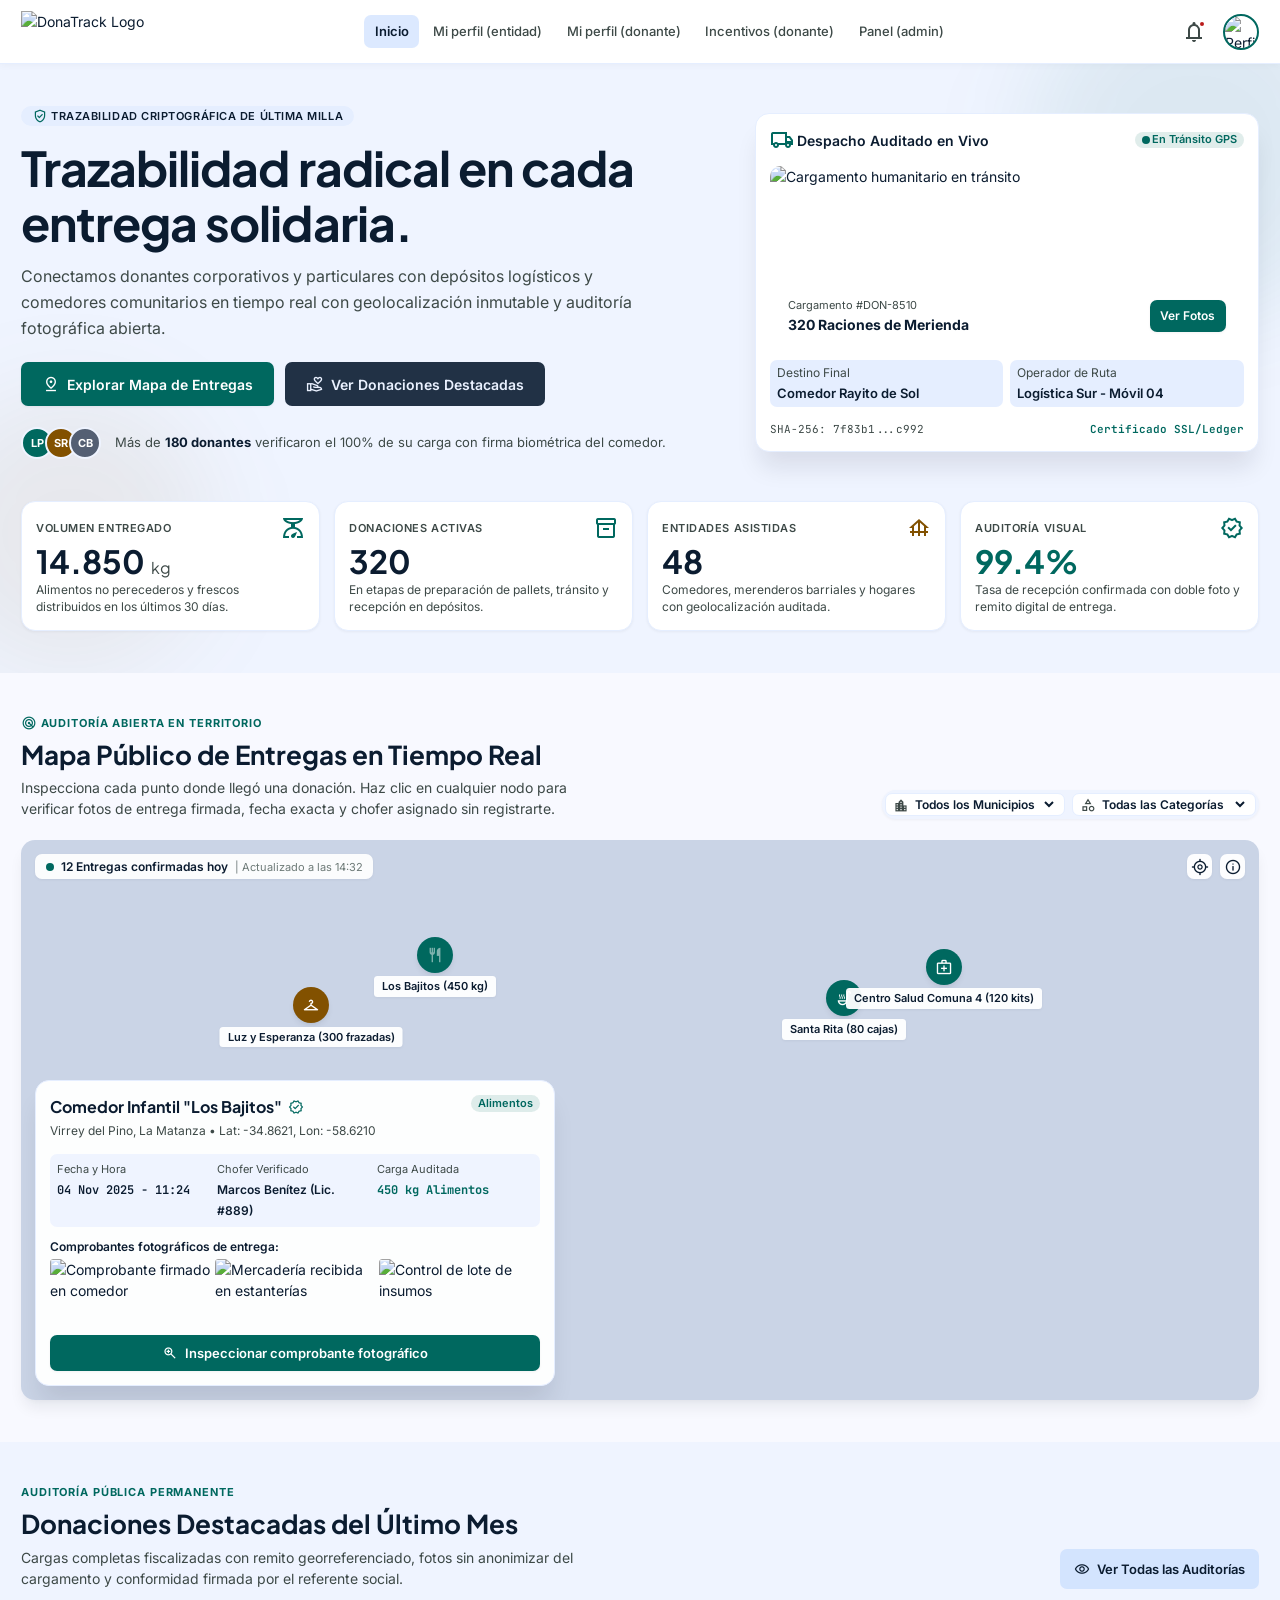
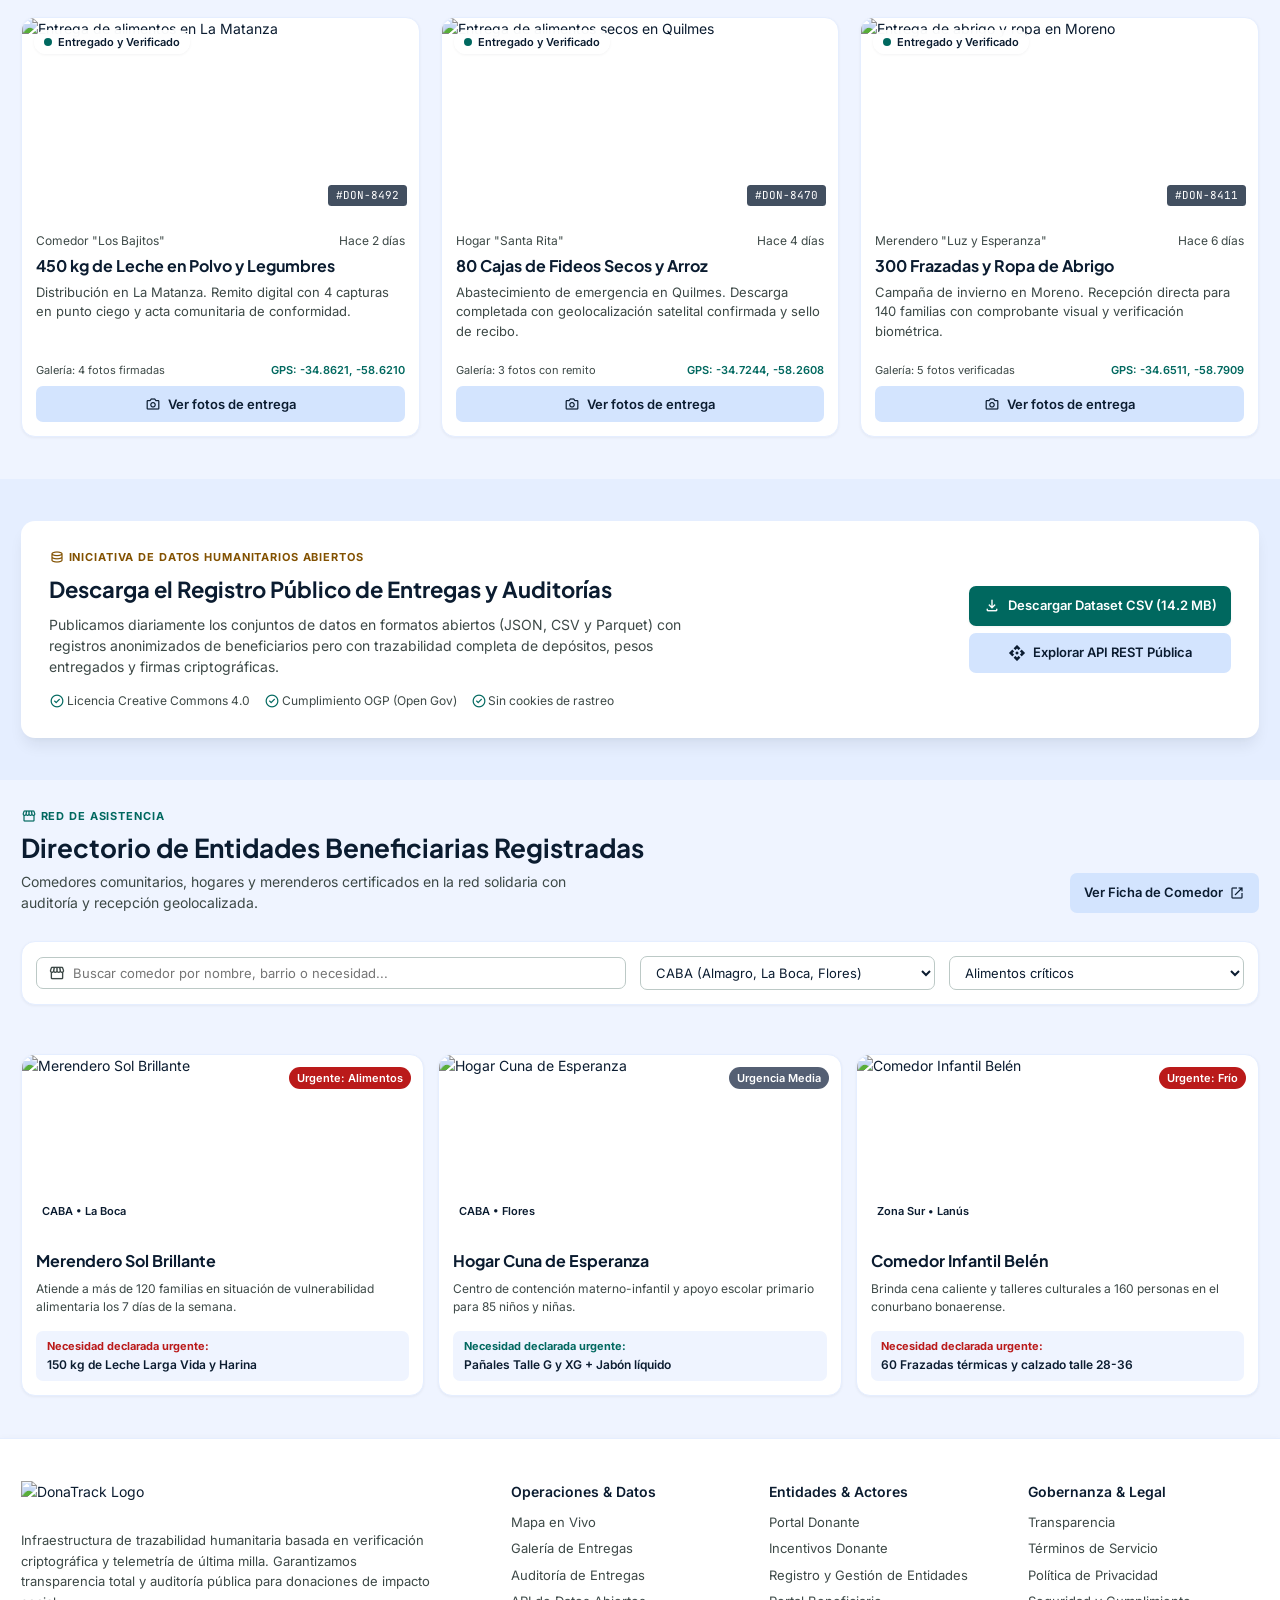
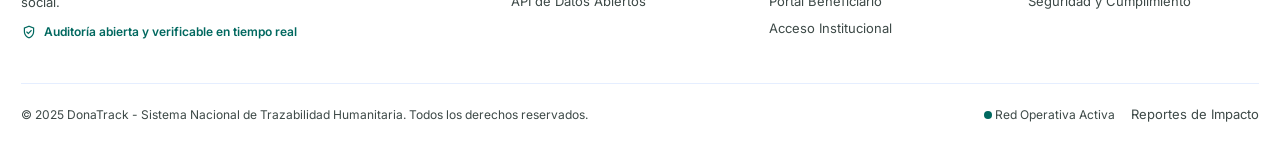
==== commit 49448aa3: "cambios menores 2" ====
--- a/index.html
+++ b/index.html
@@ -30,7 +30,7 @@
         <a class="nav-enlace active" href="index.html">Inicio</a>
         <a class="nav-enlace" href="pages/entidadBeneficiaria.html">Mi perfil (entidad)</a>
         <a class="nav-enlace" href="pages/donante.html">Mi perfil (donante)</a>
-        <a class="nav-enlace" href="pages/donante.html#incentivos">Incentivos (donante)</a>
+        <a class="nav-enlace" href="pages/incentivos.html">Incentivos (donante)</a>
         <a class="nav-enlace" href="pages/administrador.html">Panel (admin)</a>
       </nav>
 
@@ -506,7 +506,114 @@
       </div>
     </section>
 
-    <!-- 7. Modal Público de Fotos (Sin Login) -->
+    <!-- 7. Directorio de Entidades Beneficiarias Registradas -->
+    <section class="seccion-donaciones" id="directorio-entidades" style="padding-top: var(--space-xl); padding-bottom: var(--space-2xl);">
+      <div class="seccion-donaciones-contenedor">
+        <div class="mapa-header-fila">
+          <div class="seccion-titulo-bloque">
+            <div class="seccion-tag">
+              <span class="material-symbols-outlined" style="font-size: 16px;">storefront</span>
+              <span>Red de Asistencia</span>
+            </div>
+            <h2 class="seccion-titulo">Directorio de Entidades Beneficiarias Registradas</h2>
+            <p class="seccion-desc">
+              Comedores comunitarios, hogares y merenderos certificados en la red solidaria con auditoría y recepción geolocalizada.
+            </p>
+          </div>
+          <a class="btn btn-tonal" href="pages/entidadBeneficiaria.html" style="display: inline-flex; align-items: center; gap: 6px;">
+            <span>Ver Ficha de Comedor</span>
+            <span class="material-symbols-outlined" style="font-size: 16px;">open_in_new</span>
+          </a>
+        </div>
+
+        <!-- Barra de Búsqueda y Filtro Geográfico -->
+        <div class="panel-filtros-directorio" style="margin-bottom: var(--space-lg);">
+          <div style="flex: 2; min-width: 240px; position: relative; display: flex; align-items: center;">
+            <span class="material-symbols-outlined" style="position: absolute; left: 12px; color: var(--on-surface-variant); font-size: 18px;">storefront</span>
+            <input class="form-input" style="padding-left: 36px; width: 100%;" placeholder="Buscar comedor por nombre, barrio o necesidad..." type="text" />
+          </div>
+          <div style="flex: 1; min-width: 180px;">
+            <select class="form-select" style="width: 100%;">
+              <option value="all">Todas las zonas geográficas</option>
+              <option value="sur">Zona Sur (Quilmes, Lanús)</option>
+              <option value="oeste">Zona Oeste (Morón, Moreno)</option>
+              <option selected value="caba">CABA (Almagro, La Boca, Flores)</option>
+              <option value="norte">Zona Norte (San Martín, Tigre)</option>
+            </select>
+          </div>
+          <div style="flex: 1; min-width: 180px;">
+            <select class="form-select" style="width: 100%;">
+              <option value="all">Cualquier urgencia</option>
+              <option selected value="alimentos">Alimentos críticos</option>
+              <option value="abrigo">Abrigo y calzado infantil</option>
+              <option value="higiene">Insumos de limpieza</option>
+            </select>
+          </div>
+        </div>
+
+        <!-- Grilla de Comedores -->
+        <div class="comedores-grid">
+          <!-- Comedor 1 -->
+          <div class="tarjeta-comedor">
+            <div>
+              <div class="comedor-img-wrap">
+                <img class="comedor-img" alt="Merendero Sol Brillante" src="https://lh3.googleusercontent.com/aida-public/[base64]" />
+                <span class="comedor-urgencia-badge">Urgente: Alimentos</span>
+                <span class="comedor-ubicacion-tag">CABA • La Boca</span>
+              </div>
+              <div class="comedor-cuerpo">
+                <h3 style="font-family: var(--font-display); font-size: 16px; font-weight: 700; color: var(--on-surface);">Merendero Sol Brillante</h3>
+                <p style="font-size: 12px; color: var(--on-surface-variant);">Atiende a más de 120 familias en situación de vulnerabilidad alimentaria los 7 días de la semana.</p>
+                <div class="comedor-necesidad-caja">
+                  <span style="font-size: 11px; font-weight: 700; color: var(--error);">Necesidad declarada urgente:</span>
+                  <span style="font-size: 12px; font-weight: 600; color: var(--on-surface);">150 kg de Leche Larga Vida y Harina</span>
+                </div>
+              </div>
+            </div>
+          </div>
+
+          <!-- Comedor 2 -->
+          <div class="tarjeta-comedor">
+            <div>
+              <div class="comedor-img-wrap">
+                <img class="comedor-img" alt="Hogar Cuna de Esperanza" src="https://lh3.googleusercontent.com/aida-public/[base64]" />
+                <span class="comedor-urgencia-badge" style="background-color: var(--secondary);">Urgencia Media</span>
+                <span class="comedor-ubicacion-tag">CABA • Flores</span>
+              </div>
+              <div class="comedor-cuerpo">
+                <h3 style="font-family: var(--font-display); font-size: 16px; font-weight: 700; color: var(--on-surface);">Hogar Cuna de Esperanza</h3>
+                <p style="font-size: 12px; color: var(--on-surface-variant);">Centro de contención materno-infantil y apoyo escolar primario para 85 niños y niñas.</p>
+                <div class="comedor-necesidad-caja">
+                  <span style="font-size: 11px; font-weight: 700; color: var(--primary);">Necesidad declarada urgente:</span>
+                  <span style="font-size: 12px; font-weight: 600; color: var(--on-surface);">Pañales Talle G y XG + Jabón líquido</span>
+                </div>
+              </div>
+            </div>
+          </div>
+
+          <!-- Comedor 3 -->
+          <div class="tarjeta-comedor">
+            <div>
+              <div class="comedor-img-wrap">
+                <img class="comedor-img" alt="Comedor Infantil Belén" src="https://lh3.googleusercontent.com/aida-public/[base64]" />
+                <span class="comedor-urgencia-badge">Urgente: Frío</span>
+                <span class="comedor-ubicacion-tag">Zona Sur • Lanús</span>
+              </div>
+              <div class="comedor-cuerpo">
+                <h3 style="font-family: var(--font-display); font-size: 16px; font-weight: 700; color: var(--on-surface);">Comedor Infantil Belén</h3>
+                <p style="font-size: 12px; color: var(--on-surface-variant);">Brinda cena caliente y talleres culturales a 160 personas en el conurbano bonaerense.</p>
+                <div class="comedor-necesidad-caja">
+                  <span style="font-size: 11px; font-weight: 700; color: var(--error);">Necesidad declarada urgente:</span>
+                  <span style="font-size: 12px; font-weight: 600; color: var(--on-surface);">60 Frazadas térmicas y calzado talle 28-36</span>
+                </div>
+              </div>
+            </div>
+          </div>
+        </div>
+      </div>
+    </section>
+
+    <!-- 8. Modal Público de Fotos (Sin Login) -->
     <div class="modal-overlay hidden" id="modal-fotos-publicas">
       <div class="modal-contenedor" style="max-width: 780px;">
         <div class="modal-header">
@@ -616,6 +723,7 @@
           <span class="footer-col-titulo">Entidades &amp; Actores</span>
           <div class="footer-col-lista">
             <a class="footer-link" data-path="portal-donante" href="pages/donante.html">Portal Donante</a>
+            <a class="footer-link" data-path="portal-incentivos" href="pages/incentivos.html">Incentivos Donante</a>
             <a class="footer-link" data-path="registro-entidades" href="pages/administrador.html">Registro y Gestión de Entidades</a>
             <a class="footer-link" data-path="portal-beneficiario" href="pages/entidadBeneficiaria.html">Portal Beneficiario</a>
             <a class="footer-link" data-path="panel-admin" href="pages/administrador.html">Acceso Institucional</a>
--- a/styles/index.css
+++ b/styles/index.css
@@ -1017,3 +1017,95 @@
   gap: var(--space-xs);
   font-size: 12px;
 }
+
+/* --------------------------------------------------------------------------
+   8. DIRECTORIO DE ENTIDADES BENEFICIARIAS REGISTRADAS
+   -------------------------------------------------------------------------- */
+.panel-filtros-directorio {
+  background-color: var(--surface-container-lowest);
+  padding: var(--space-md);
+  border-radius: var(--radius-xl);
+  box-shadow: var(--shadow-sm);
+  border: 1px solid var(--surface-container);
+  display: flex;
+  flex-direction: row;
+  flex-wrap: wrap;
+  gap: var(--space-md);
+}
+
+.comedores-grid {
+  display: grid;
+  grid-template-columns: repeat(auto-fit, minmax(290px, 1fr));
+  gap: var(--space-md);
+}
+
+.tarjeta-comedor {
+  background-color: var(--surface-container-lowest);
+  border-radius: var(--radius-xl);
+  overflow: hidden;
+  box-shadow: var(--shadow-sm);
+  border: 1px solid var(--surface-container);
+  display: flex;
+  flex-direction: column;
+  justify-content: space-between;
+  transition: box-shadow var(--transition-fast);
+}
+
+.tarjeta-comedor:hover {
+  box-shadow: var(--shadow-md);
+}
+
+.comedor-img-wrap {
+  height: 180px;
+  width: 100%;
+  position: relative;
+}
+
+.comedor-img {
+  width: 100%;
+  height: 100%;
+  object-fit: cover;
+}
+
+.comedor-urgencia-badge {
+  position: absolute;
+  top: 12px;
+  right: 12px;
+  padding: 3px 8px;
+  border-radius: var(--radius-full);
+  background-color: var(--error);
+  color: #ffffff;
+  font-size: 11px;
+  font-weight: 600;
+}
+
+.comedor-ubicacion-tag {
+  position: absolute;
+  bottom: 12px;
+  left: 12px;
+  padding: 3px 8px;
+  border-radius: var(--radius-sm);
+  background-color: rgba(255, 255, 255, 0.92);
+  backdrop-filter: blur(8px);
+  color: var(--on-surface);
+  font-size: 11px;
+  font-weight: 600;
+}
+
+.comedor-cuerpo {
+  padding: var(--space-md);
+  display: flex;
+  flex-direction: column;
+  gap: var(--space-xs);
+}
+
+.comedor-necesidad-caja {
+  background-color: var(--surface-container-low);
+  padding: var(--space-xs) var(--space-sm);
+  border-radius: var(--radius-md);
+  margin-top: 8px;
+  display: flex;
+  flex-direction: column;
+  gap: 2px;
+}
+
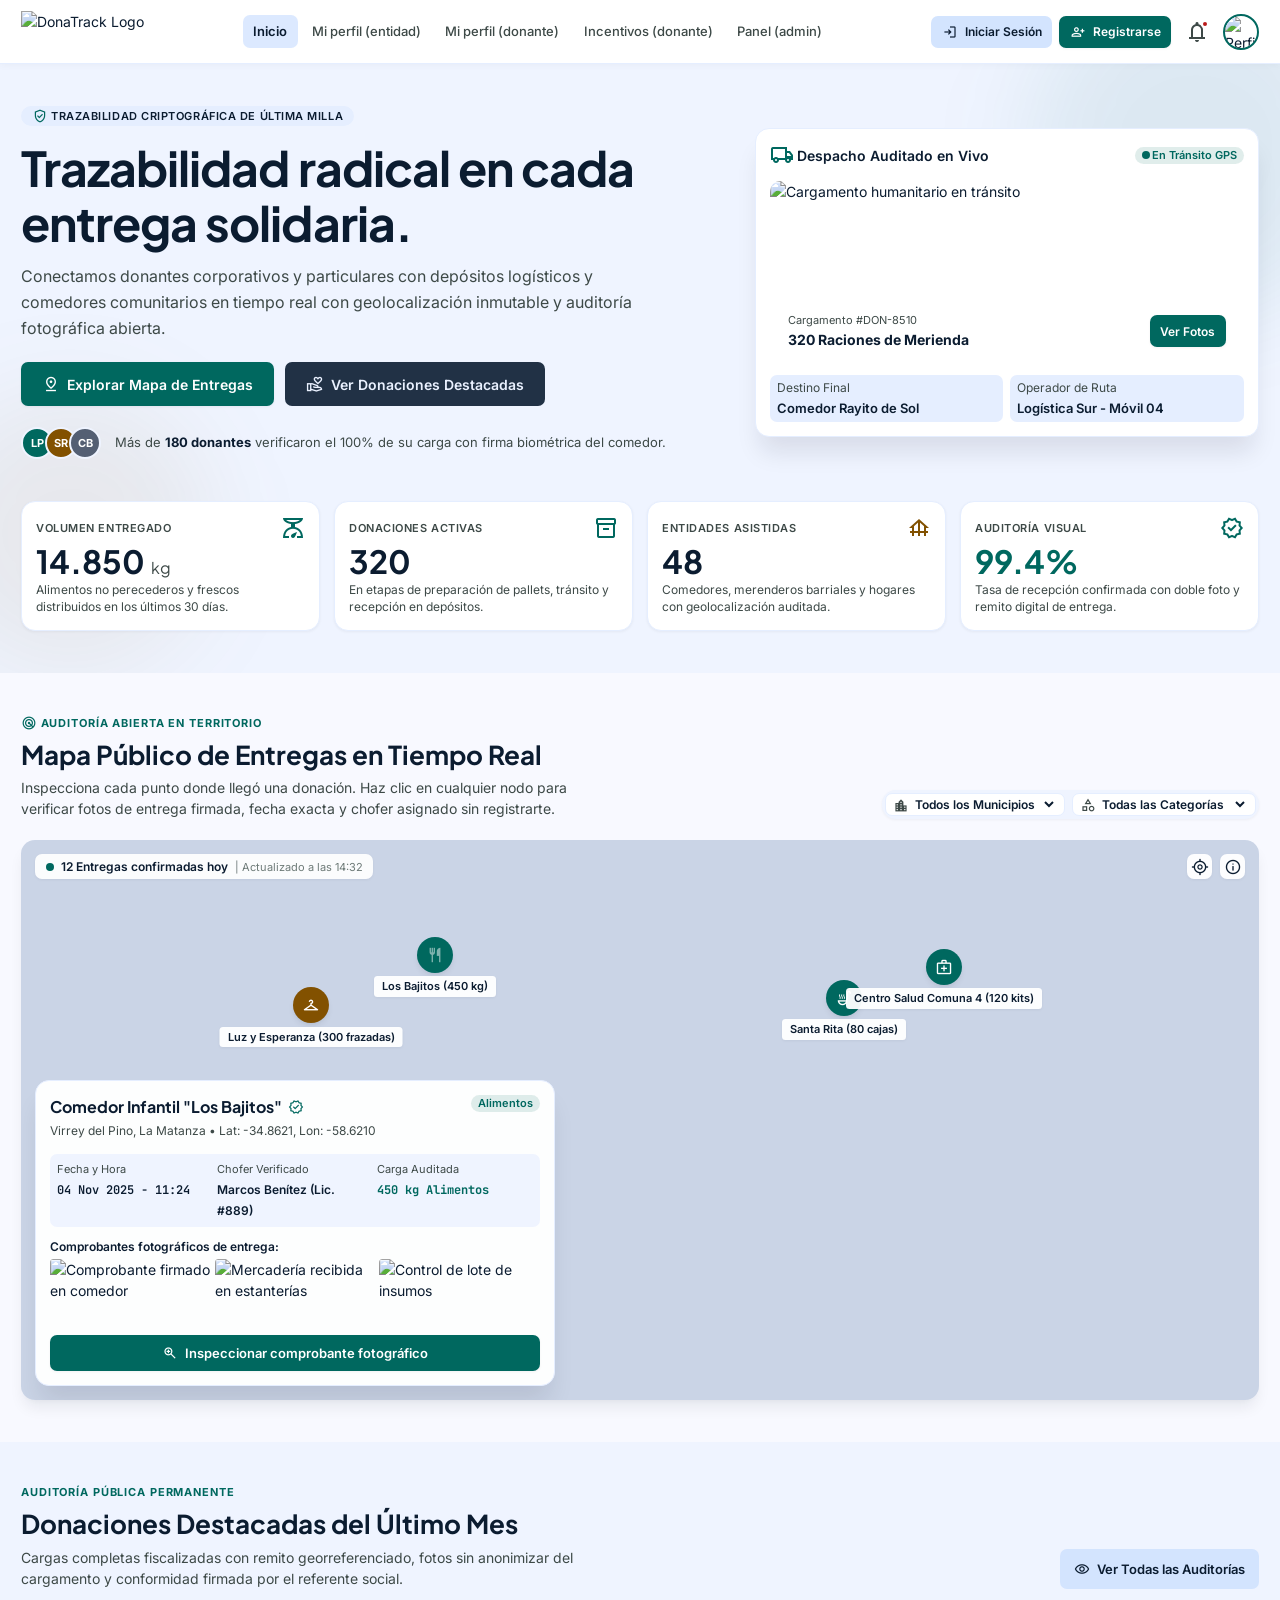
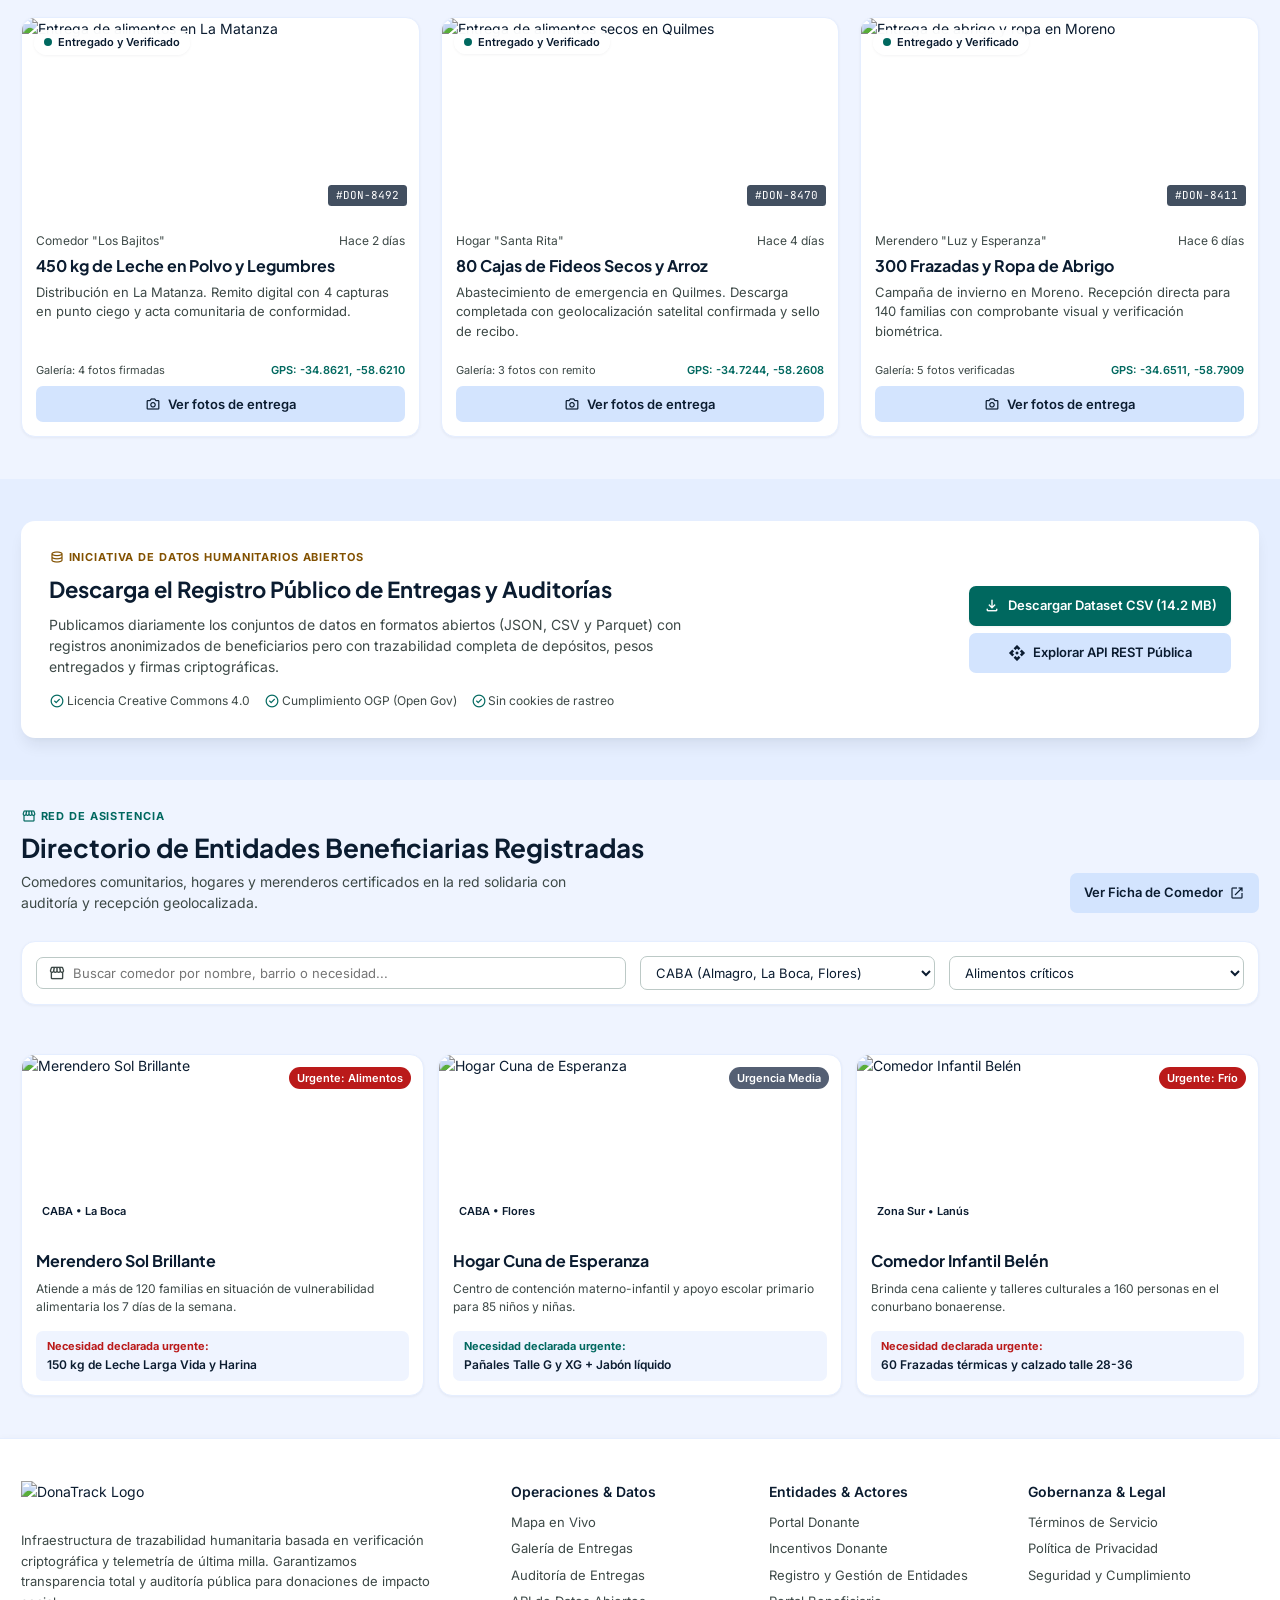
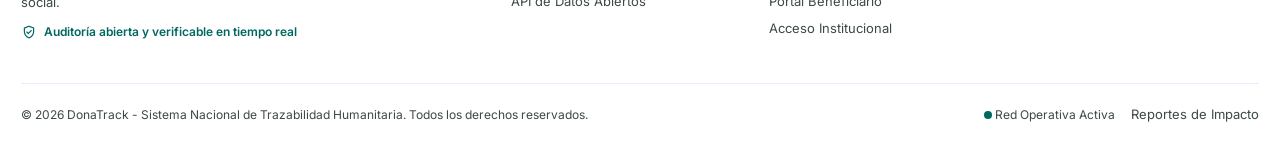
==== commit 8d1c9acd: "avances menores" ====
--- a/index.html
+++ b/index.html
@@ -34,7 +34,15 @@
         <a class="nav-enlace" href="pages/administrador.html">Panel (admin)</a>
       </nav>
 
-      <div class="header-acciones">
+      <div class="header-acciones" style="display: flex; align-items: center; gap: var(--space-xs);">
+        <button class="btn btn-tonal btn-sm" onclick="abrirModalLogin()" type="button">
+          <span class="material-symbols-outlined" style="font-size: 16px;">login</span>
+          <span>Iniciar Sesión</span>
+        </button>
+        <a class="btn btn-primary btn-sm" href="pages/administrador.html#registro">
+          <span class="material-symbols-outlined" style="font-size: 16px;">person_add</span>
+          <span>Registrarse</span>
+        </a>
         <button class="header-icon-btn" aria-label="Notificaciones" onclick="alert('Centro de notificaciones: No tienes alertas pendientes.');" title="Notificaciones" type="button">
           <span class="material-symbols-outlined">notifications</span>
           <span class="notif-badge-dot"></span>
@@ -126,11 +134,6 @@
                 <span style="font-size: 12px; color: var(--on-surface-variant); display: block;">Operador de Ruta</span>
                 <span style="font-size: 13px; font-weight: 600; color: var(--on-surface);">Logística Sur - Móvil 04</span>
               </div>
-            </div>
-
-            <div class="hero-card-footer">
-              <span>SHA-256: 7f83b1...c992</span>
-              <span style="color: var(--primary); font-weight: 600;">Certificado SSL/Ledger</span>
             </div>
           </div>
         </div>
@@ -690,6 +693,60 @@
       </div>
     </div>
 
+    <!-- MODAL: INICIAR SESIÓN -->
+    <div class="modal-overlay hidden" id="modal-login">
+      <div class="modal-contenedor" style="max-width: 440px;">
+        <div class="modal-header">
+          <div style="display: flex; align-items: center; gap: var(--space-sm);">
+            <div class="kpi-icon-pill kpi-icon-primary" style="width: 40px; height: 40px; border-radius: var(--radius-full); background-color: var(--primary-container); color: var(--on-primary-container); display: flex; align-items: center; justify-content: center;">
+              <span class="material-symbols-outlined">login</span>
+            </div>
+            <div>
+              <h3 style="font-size: 1.25rem; font-weight: 600; color: var(--on-surface); margin: 0;">Iniciar Sesión</h3>
+              <p style="font-size: 0.8125rem; color: var(--on-surface-variant); margin: 2px 0 0 0;">Acceso a la plataforma DonaTrack</p>
+            </div>
+          </div>
+          <button class="modal-cerrar" onclick="cerrarModalLogin()" type="button" style="background: none; border: none; cursor: pointer; color: var(--on-surface-variant);">
+            <span class="material-symbols-outlined">close</span>
+          </button>
+        </div>
+
+        <form onsubmit="ejecutarLogin(event)" style="margin-top: var(--space-sm);">
+          <div class="form-grupo" style="margin-bottom: var(--space-sm);">
+            <label class="form-label" for="login-email" style="display: block; font-size: 0.8125rem; font-weight: 600; margin-bottom: 4px;">Correo Electrónico *</label>
+            <input class="form-input" id="login-email" placeholder="ejemplo@organizacion.org" required type="email" style="width: 100%;" />
+          </div>
+
+          <div class="form-grupo" style="margin-bottom: var(--space-sm);">
+            <label class="form-label" for="login-password" style="display: block; font-size: 0.8125rem; font-weight: 600; margin-bottom: 4px;">Contraseña *</label>
+            <input class="form-input" id="login-password" placeholder="••••••••" required type="password" style="width: 100%;" />
+          </div>
+
+          <div class="form-grupo" style="margin-bottom: var(--space-md);">
+            <label class="form-label" for="login-rol" style="display: block; font-size: 0.8125rem; font-weight: 600; margin-bottom: 4px;">Rol de Ingreso</label>
+            <select class="form-select" id="login-rol" style="width: 100%;">
+              <option value="pages/administrador.html">Administrador de Depósito</option>
+              <option value="pages/entidadBeneficiaria.html">Entidad Beneficiaria (Comedor / ONG)</option>
+              <option value="pages/donante.html">Donante</option>
+            </select>
+          </div>
+
+          <div style="display: flex; align-items: center; justify-content: flex-end; gap: var(--space-xs); margin-top: var(--space-md);">
+            <button class="btn btn-tonal btn-sm" onclick="cerrarModalLogin()" type="button">Cancelar</button>
+            <button class="btn btn-primary btn-sm" type="submit">
+              <span class="material-symbols-outlined" style="font-size: 16px;">login</span>
+              <span>Ingresar</span>
+            </button>
+          </div>
+
+          <div style="margin-top: var(--space-md); padding-top: var(--space-xs); border-top: 1px solid var(--outline-variant); text-align: center;">
+            <span style="font-size: 0.8125rem; color: var(--on-surface-variant);">¿Aún no tienes cuenta?</span>
+            <a href="pages/administrador.html#registro" style="font-size: 0.8125rem; color: var(--primary); font-weight: 600; text-decoration: none; margin-left: 4px;">Registrarse aquí</a>
+          </div>
+        </form>
+      </div>
+    </div>
+
   </main>
 
   <!-- Pie de Página Global -->
@@ -724,7 +781,7 @@
           <div class="footer-col-lista">
             <a class="footer-link" data-path="portal-donante" href="pages/donante.html">Portal Donante</a>
             <a class="footer-link" data-path="portal-incentivos" href="pages/incentivos.html">Incentivos Donante</a>
-            <a class="footer-link" data-path="registro-entidades" href="pages/administrador.html">Registro y Gestión de Entidades</a>
+            <a class="footer-link" data-path="registro-entidades" href="pages/administrador.html#registro">Registro y Gestión de Entidades</a>
             <a class="footer-link" data-path="portal-beneficiario" href="pages/entidadBeneficiaria.html">Portal Beneficiario</a>
             <a class="footer-link" data-path="panel-admin" href="pages/administrador.html">Acceso Institucional</a>
           </div>
@@ -733,7 +790,6 @@
         <div class="footer-col">
           <span class="footer-col-titulo">Gobernanza &amp; Legal</span>
           <div class="footer-col-lista">
-            <a class="footer-link" data-path="transparencia" href="#descargar-datos">Transparencia</a>
             <a class="footer-link" data-path="terminos-de-servicio" href="#">Términos de Servicio</a>
             <a class="footer-link" data-path="politica-de-privacidad" href="#">Política de Privacidad</a>
             <a class="footer-link" data-path="seguridad-y-cumplimiento" href="#">Seguridad y Cumplimiento</a>
@@ -742,7 +798,7 @@
       </div>
 
       <div class="footer-bottom">
-        <span>© 2025 DonaTrack - Sistema Nacional de Trazabilidad Humanitaria. Todos los derechos reservados.</span>
+        <span>© 2026 DonaTrack - Sistema Nacional de Trazabilidad Humanitaria. Todos los derechos reservados.</span>
         <div style="display: flex; align-items: center; gap: 16px;">
           <span class="footer-live-indicator"><span class="dot-live"></span>Red Operativa Activa</span>
           <a class="footer-link" data-path="transparencia" href="#">Reportes de Impacto</a>
@@ -841,6 +897,22 @@
         }
       });
     }
+
+    // Funciones del Modal de Iniciar Sesión
+    function abrirModalLogin() {
+      document.getElementById('modal-login').classList.remove('hidden');
+    }
+
+    function cerrarModalLogin() {
+      document.getElementById('modal-login').classList.add('hidden');
+    }
+
+    function ejecutarLogin(e) {
+      e.preventDefault();
+      const rolDestino = document.getElementById('login-rol').value;
+      cerrarModalLogin();
+      window.location.href = rolDestino;
+    }
   </script>
 </body>
 </html>
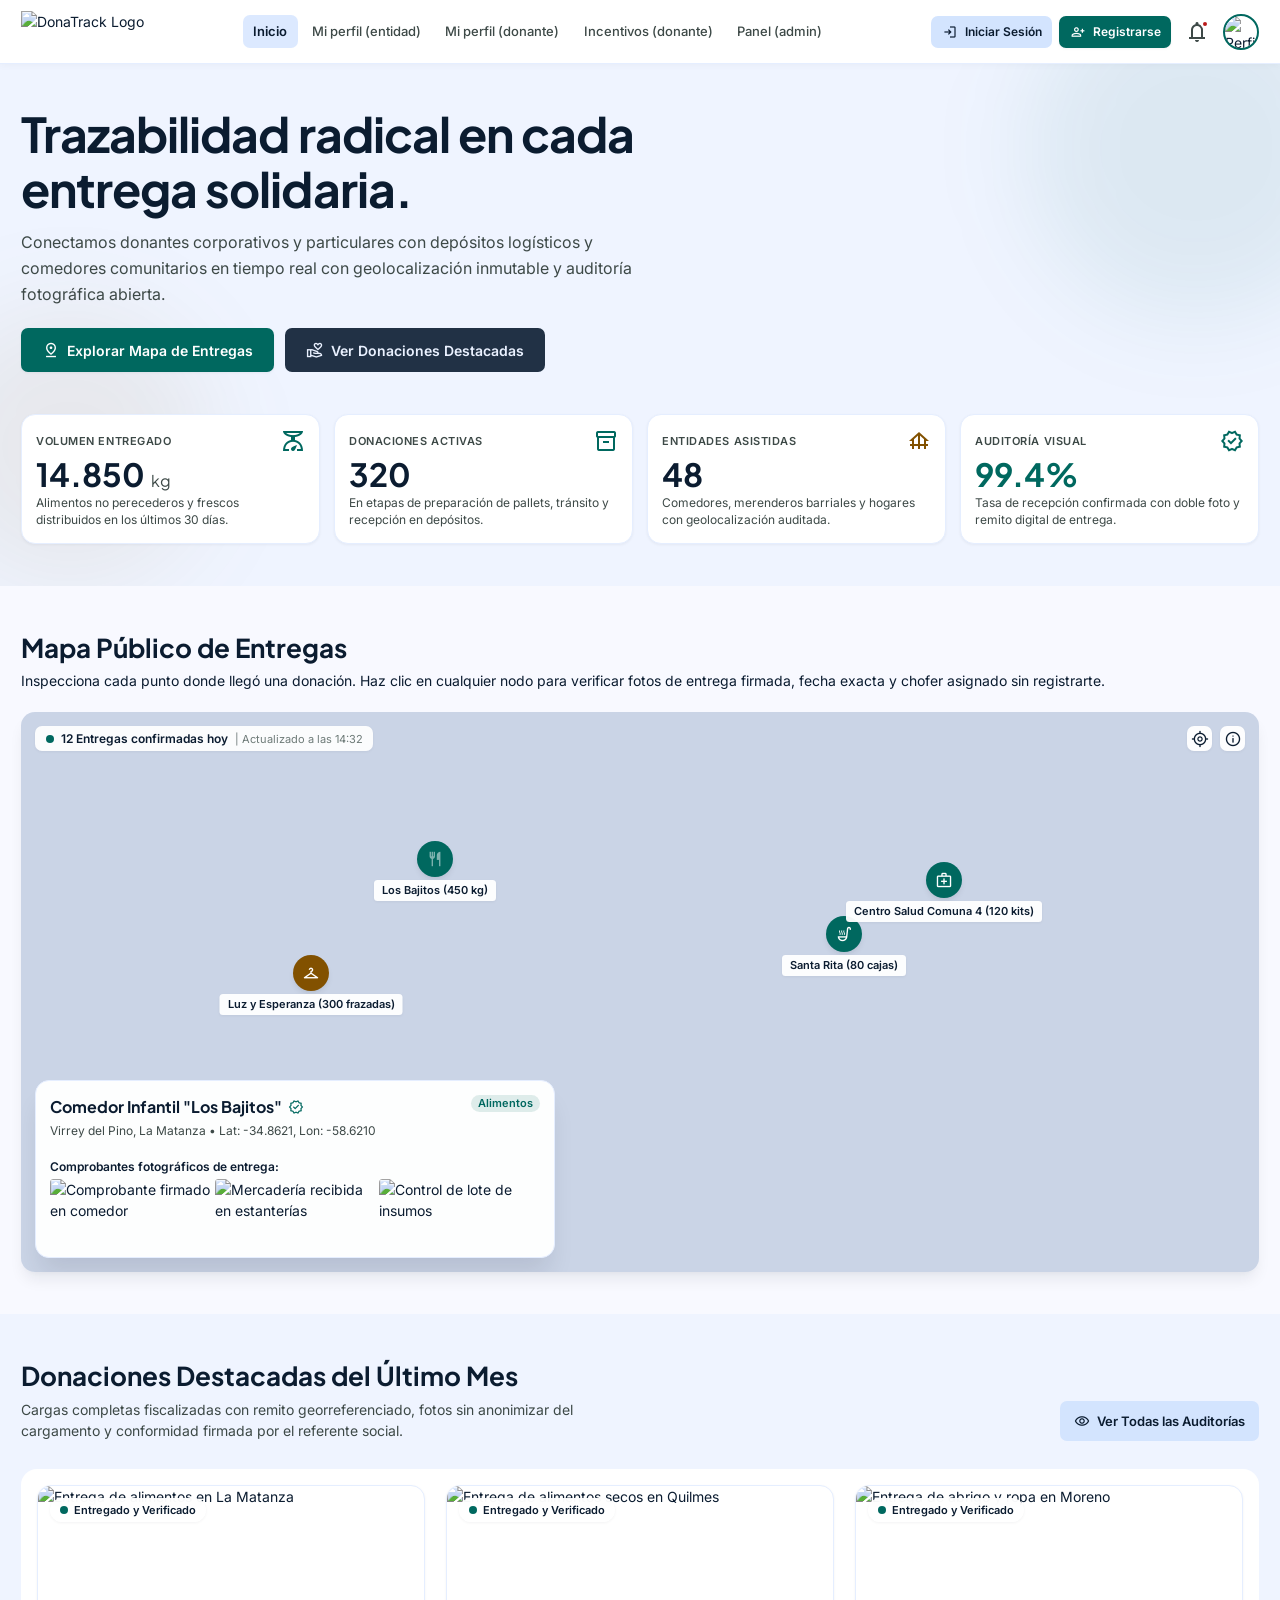
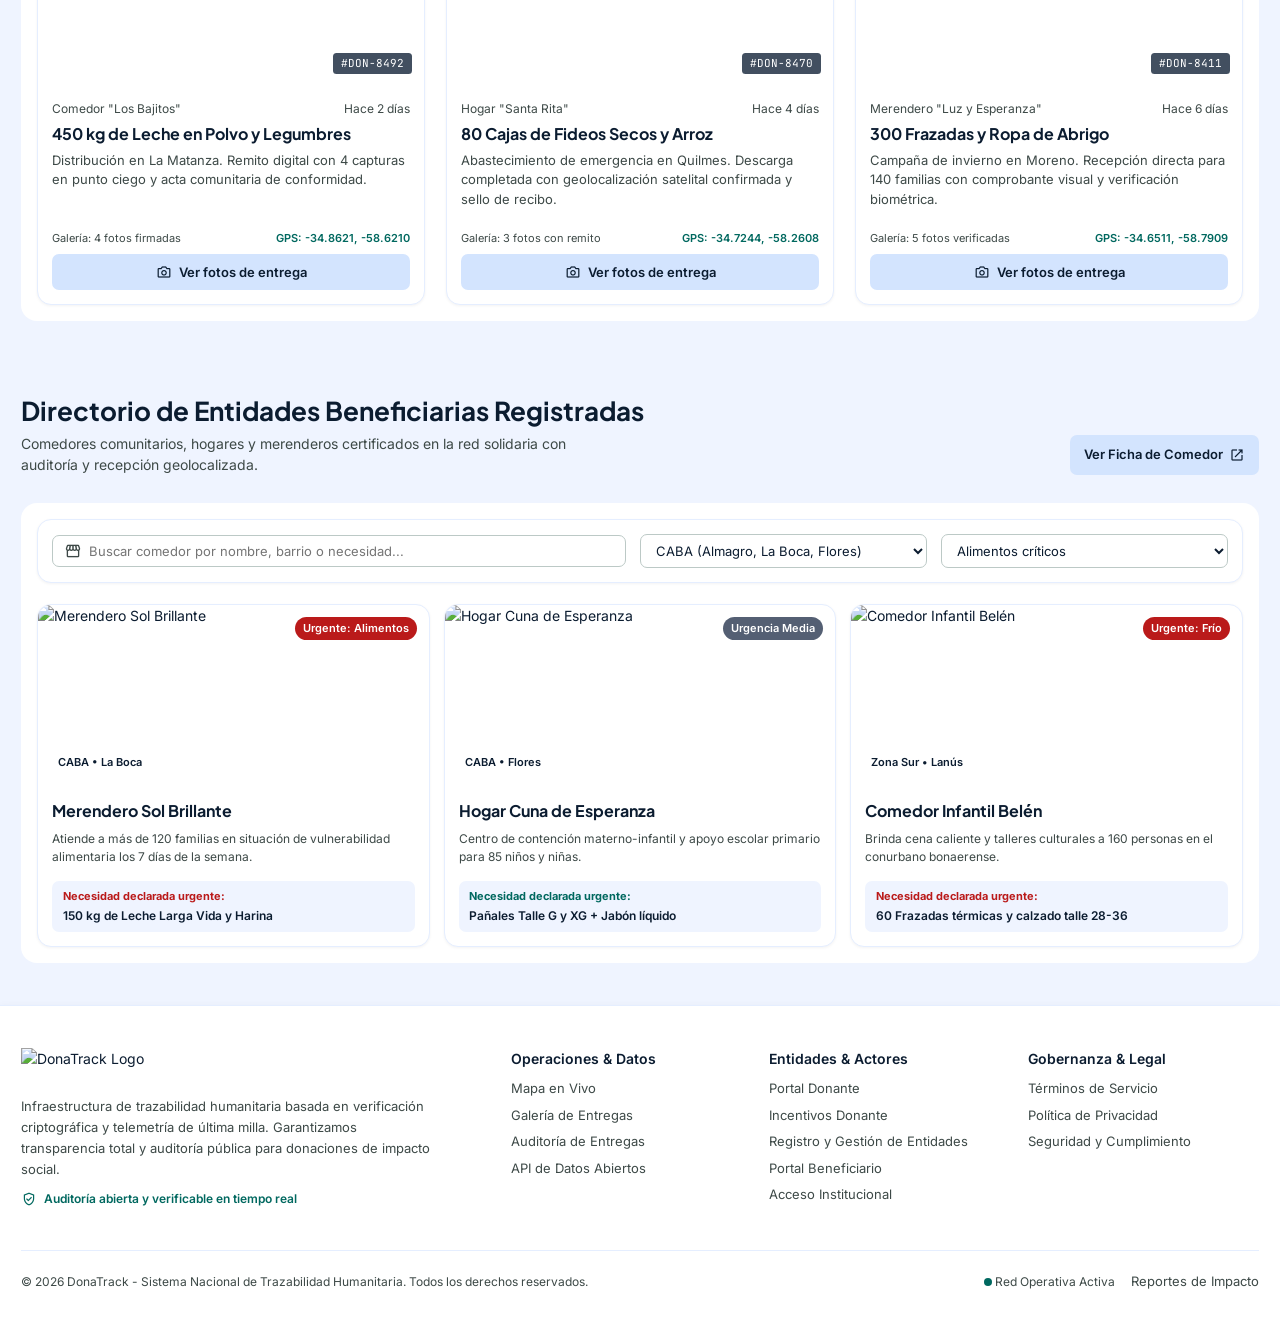
==== commit 1008d5f6: "cambitos" ====
--- a/index.html
+++ b/index.html
@@ -66,11 +66,6 @@
         <div class="hero-grid">
           <!-- Columna Izquierda: Mensaje Hero -->
           <div class="hero-contenido">
-            <div class="hero-badge">
-              <span class="material-symbols-outlined" style="font-size: 16px; color: var(--primary);">verified_user</span>
-              <span>Trazabilidad Criptográfica de Última Milla</span>
-            </div>
-
             <h1 class="hero-titulo">
               Trazabilidad radical en cada entrega solidaria.
             </h1>
@@ -89,53 +84,9 @@
                 <span>Ver Donaciones Destacadas</span>
               </a>
             </div>
-
-            <div class="hero-social-proof">
-              <div class="avatar-group">
-                <div class="avatar-item" style="background-color: var(--primary);">LP</div>
-                <div class="avatar-item" style="background-color: var(--tertiary);">SR</div>
-                <div class="avatar-item" style="background-color: var(--secondary);">CB</div>
-              </div>
-              <p>
-                Más de <strong style="color: var(--on-surface);">180 donantes</strong> verificaron el 100% de su carga con firma biométrica del comedor.
-              </p>
-            </div>
-          </div>
-
-          <!-- Columna Derecha: Tarjeta Visual de Auditoría -->
-          <div class="hero-tarjeta-visual">
-            <div class="hero-card-header">
-              <div class="hero-card-title">
-                <span class="material-symbols-outlined" style="color: var(--primary);">local_shipping</span>
-                <span>Despacho Auditado en Vivo</span>
-              </div>
-              <span class="badge badge-primary">
-                <span class="dot-live"></span> En Tránsito GPS
-              </span>
-            </div>
-
-            <div class="hero-card-img-wrap">
-              <img class="hero-card-img" alt="Cargamento humanitario en tránsito" data-alt="Pallet con cajas selladas en transporte de reparto" src="https://lh3.googleusercontent.com/aida-public/[base64]" />
-              <div class="hero-card-overlay">
-                <div>
-                  <span style="font-size: 11px; color: var(--on-surface-variant); display: block;">Cargamento #DON-8510</span>
-                  <span style="font-size: 14px; font-weight: 700; color: var(--on-surface);">320 Raciones de Merienda</span>
-                </div>
-                <button class="btn btn-primary btn-sm" onclick="document.getElementById('modal-fotos-publicas').classList.remove('hidden')">Ver Fotos</button>
-              </div>
-            </div>
-
-            <div class="hero-card-grid-info">
-              <div class="hero-card-sub-box">
-                <span style="font-size: 12px; color: var(--on-surface-variant); display: block;">Destino Final</span>
-                <span style="font-size: 13px; font-weight: 600; color: var(--on-surface);">Comedor Rayito de Sol</span>
-              </div>
-              <div class="hero-card-sub-box">
-                <span style="font-size: 12px; color: var(--on-surface-variant); display: block;">Operador de Ruta</span>
-                <span style="font-size: 13px; font-weight: 600; color: var(--on-surface);">Logística Sur - Móvil 04</span>
-              </div>
-            </div>
-          </div>
+          </div>
+
+
         </div>
 
         <!-- Ribbon de Tableros KPIs -->
@@ -184,38 +135,10 @@
       <div class="seccion-mapa-contenedor">
         <div class="mapa-header-fila">
           <div class="seccion-titulo-bloque">
-            <div class="seccion-tag">
-              <span class="material-symbols-outlined" style="font-size: 16px;">radar</span>
-              <span>Auditoría Abierta en Territorio</span>
-            </div>
-            <h2 class="seccion-titulo">Mapa Público de Entregas en Tiempo Real</h2>
-            <p class="seccion-desc">
+            <h2 class="seccion-titulo">Mapa Público de Entregas</h2>
+            <p>
               Inspecciona cada punto donde llegó una donación. Haz clic en cualquier nodo para verificar fotos de entrega firmada, fecha exacta y chofer asignado sin registrarte.
             </p>
-          </div>
-
-          <!-- Filtros de búsqueda -->
-          <div class="filtros-mapa">
-            <div class="filtro-item">
-              <span class="material-symbols-outlined" style="font-size: 16px; color: var(--on-surface-variant);">location_city</span>
-              <select class="filtro-select" id="filtro-municipio" onchange="filtrarPines()">
-                <option value="todos">Todos los Municipios</option>
-                <option value="lamatanza">La Matanza</option>
-                <option value="quilmes">Quilmes</option>
-                <option value="moreno">Moreno</option>
-                <option value="caba">CABA / Comuna 4 y 8</option>
-              </select>
-            </div>
-            <div class="filtro-item">
-              <span class="material-symbols-outlined" style="font-size: 16px; color: var(--on-surface-variant);">category</span>
-              <select class="filtro-select" id="filtro-categoria" onchange="filtrarPines()">
-                <option value="todos">Todas las Categorías</option>
-                <option value="alimentos">Alimentos</option>
-                <option value="vestimenta">Vestimenta y Abrigo</option>
-                <option value="salud">Salud y Medicamentos</option>
-                <option value="higiene">Higiene y Limpieza</option>
-              </select>
-            </div>
           </div>
         </div>
 
@@ -298,21 +221,6 @@
               <span class="badge badge-primary" id="pop-tag">Alimentos</span>
             </div>
 
-            <div class="popover-grid-datos">
-              <div>
-                <span style="font-size: 11px; color: var(--on-surface-variant); display: block;">Fecha y Hora</span>
-                <span style="font-family: var(--font-code); font-size: 12px; font-weight: 600;" id="pop-fecha">04 Nov 2025 - 11:24</span>
-              </div>
-              <div>
-                <span style="font-size: 11px; color: var(--on-surface-variant); display: block;">Chofer Verificado</span>
-                <span style="font-size: 12px; font-weight: 600;" id="pop-chofer">Marcos Benítez (Lic. #889)</span>
-              </div>
-              <div>
-                <span style="font-size: 11px; color: var(--on-surface-variant); display: block;">Carga Auditada</span>
-                <span style="font-family: var(--font-code); font-size: 12px; font-weight: 700; color: var(--primary);" id="pop-carga">450 kg Alimentos</span>
-              </div>
-            </div>
-
             <div style="margin-top: 8px;">
               <span style="font-size: 12px; font-weight: 600; color: var(--on-surface);">Comprobantes fotográficos de entrega:</span>
               <div class="popover-thumbs">
@@ -326,13 +234,6 @@
                   <img alt="Control de lote de insumos" src="https://lh3.googleusercontent.com/aida-public/[base64]" />
                 </div>
               </div>
-            </div>
-
-            <div style="margin-top: 12px;">
-              <button class="btn btn-primary" style="width: 100%; height: 36px;" onclick="document.getElementById('modal-fotos-publicas').classList.remove('hidden')">
-                <span class="material-symbols-outlined" style="font-size: 16px;">zoom_in</span>
-                <span>Inspeccionar comprobante fotográfico</span>
-              </button>
             </div>
           </div>
 
@@ -360,10 +261,7 @@
     <section class="seccion-donaciones" id="donaciones-destacadas">
       <div class="seccion-donaciones-contenedor">
         <div class="mapa-header-fila">
-          <div class="seccion-titulo-bloque">
-            <div class="seccion-tag">
-              <span>Auditoría Pública Permanente</span>
-            </div>
+          <div class="seccion-titulo-bloque"> 
             <h2 class="seccion-titulo">Donaciones Destacadas del Último Mes</h2>
             <p class="seccion-desc">
               Cargas completas fiscalizadas con remito georreferenciado, fotos sin anonimizar del cargamento y conformidad firmada por el referente social.
@@ -475,49 +373,11 @@
         </div>
       </div>
     </section>
-
-
-    <!-- 6. Banner de Transparencia y Datos Abiertos -->
-    <section class="seccion-datos-abiertos">
-      <div class="datos-abiertos-contenedor">
-        <div style="max-width: 680px; display: flex; flex-direction: column; gap: 8px;">
-          <div class="seccion-tag" style="color: var(--tertiary);">
-            <span class="material-symbols-outlined" style="font-size: 16px;">database</span>
-            <span>Iniciativa de Datos Humanitarios Abiertos</span>
-          </div>
-          <h3 class="seccion-titulo" style="font-size: 22px;">Descarga el Registro Público de Entregas y Auditorías</h3>
-          <p class="seccion-desc" style="max-width: 100%;">
-            Publicamos diariamente los conjuntos de datos en formatos abiertos (JSON, CSV y Parquet) con registros anonimizados de beneficiarios pero con trazabilidad completa de depósitos, pesos entregados y firmas criptográficas.
-          </p>
-          <div class="datos-abiertos-checks">
-            <span class="check-item"><span class="material-symbols-outlined" style="color: var(--primary); font-size: 16px;">check_circle</span> Licencia Creative Commons 4.0</span>
-            <span class="check-item"><span class="material-symbols-outlined" style="color: var(--primary); font-size: 16px;">check_circle</span> Cumplimiento OGP (Open Gov)</span>
-            <span class="check-item"><span class="material-symbols-outlined" style="color: var(--primary); font-size: 16px;">check_circle</span> Sin cookies de rastreo</span>
-          </div>
-        </div>
-
-        <div class="datos-abiertos-botones">
-          <a class="btn btn-primary" href="#descargar-datos" onclick="alert('Descargando archivo donatrack_dataset_nov2025.csv (14.2 MB) con 4.820 registros...'); return false;">
-            <span class="material-symbols-outlined" style="font-size: 18px;">download</span>
-            <span>Descargar Dataset CSV (14.2 MB)</span>
-          </a>
-          <a class="btn btn-tonal" href="#api-docs" onclick="alert('Redirigiendo a documentación OpenAPI v3 de DonaTrack Trazabilidad'); return false;">
-            <span class="material-symbols-outlined" style="font-size: 18px;">api</span>
-            <span>Explorar API REST Pública</span>
-          </a>
-        </div>
-      </div>
-    </section>
-
     <!-- 7. Directorio de Entidades Beneficiarias Registradas -->
     <section class="seccion-donaciones" id="directorio-entidades" style="padding-top: var(--space-xl); padding-bottom: var(--space-2xl);">
       <div class="seccion-donaciones-contenedor">
         <div class="mapa-header-fila">
           <div class="seccion-titulo-bloque">
-            <div class="seccion-tag">
-              <span class="material-symbols-outlined" style="font-size: 16px;">storefront</span>
-              <span>Red de Asistencia</span>
-            </div>
             <h2 class="seccion-titulo">Directorio de Entidades Beneficiarias Registradas</h2>
             <p class="seccion-desc">
               Comedores comunitarios, hogares y merenderos certificados en la red solidaria con auditoría y recepción geolocalizada.
@@ -530,84 +390,86 @@
         </div>
 
         <!-- Barra de Búsqueda y Filtro Geográfico -->
-        <div class="panel-filtros-directorio" style="margin-bottom: var(--space-lg);">
-          <div style="flex: 2; min-width: 240px; position: relative; display: flex; align-items: center;">
-            <span class="material-symbols-outlined" style="position: absolute; left: 12px; color: var(--on-surface-variant); font-size: 18px;">storefront</span>
-            <input class="form-input" style="padding-left: 36px; width: 100%;" placeholder="Buscar comedor por nombre, barrio o necesidad..." type="text" />
-          </div>
-          <div style="flex: 1; min-width: 180px;">
-            <select class="form-select" style="width: 100%;">
-              <option value="all">Todas las zonas geográficas</option>
-              <option value="sur">Zona Sur (Quilmes, Lanús)</option>
-              <option value="oeste">Zona Oeste (Morón, Moreno)</option>
-              <option selected value="caba">CABA (Almagro, La Boca, Flores)</option>
-              <option value="norte">Zona Norte (San Martín, Tigre)</option>
-            </select>
-          </div>
-          <div style="flex: 1; min-width: 180px;">
-            <select class="form-select" style="width: 100%;">
-              <option value="all">Cualquier urgencia</option>
-              <option selected value="alimentos">Alimentos críticos</option>
-              <option value="abrigo">Abrigo y calzado infantil</option>
-              <option value="higiene">Insumos de limpieza</option>
-            </select>
-          </div>
-        </div>
-
-        <!-- Grilla de Comedores -->
-        <div class="comedores-grid">
-          <!-- Comedor 1 -->
-          <div class="tarjeta-comedor">
-            <div>
-              <div class="comedor-img-wrap">
-                <img class="comedor-img" alt="Merendero Sol Brillante" src="https://lh3.googleusercontent.com/aida-public/[base64]" />
-                <span class="comedor-urgencia-badge">Urgente: Alimentos</span>
-                <span class="comedor-ubicacion-tag">CABA • La Boca</span>
-              </div>
-              <div class="comedor-cuerpo">
-                <h3 style="font-family: var(--font-display); font-size: 16px; font-weight: 700; color: var(--on-surface);">Merendero Sol Brillante</h3>
-                <p style="font-size: 12px; color: var(--on-surface-variant);">Atiende a más de 120 familias en situación de vulnerabilidad alimentaria los 7 días de la semana.</p>
-                <div class="comedor-necesidad-caja">
-                  <span style="font-size: 11px; font-weight: 700; color: var(--error);">Necesidad declarada urgente:</span>
-                  <span style="font-size: 12px; font-weight: 600; color: var(--on-surface);">150 kg de Leche Larga Vida y Harina</span>
-                </div>
-              </div>
-            </div>
-          </div>
-
-          <!-- Comedor 2 -->
-          <div class="tarjeta-comedor">
-            <div>
-              <div class="comedor-img-wrap">
-                <img class="comedor-img" alt="Hogar Cuna de Esperanza" src="https://lh3.googleusercontent.com/aida-public/[base64]" />
-                <span class="comedor-urgencia-badge" style="background-color: var(--secondary);">Urgencia Media</span>
-                <span class="comedor-ubicacion-tag">CABA • Flores</span>
-              </div>
-              <div class="comedor-cuerpo">
-                <h3 style="font-family: var(--font-display); font-size: 16px; font-weight: 700; color: var(--on-surface);">Hogar Cuna de Esperanza</h3>
-                <p style="font-size: 12px; color: var(--on-surface-variant);">Centro de contención materno-infantil y apoyo escolar primario para 85 niños y niñas.</p>
-                <div class="comedor-necesidad-caja">
-                  <span style="font-size: 11px; font-weight: 700; color: var(--primary);">Necesidad declarada urgente:</span>
-                  <span style="font-size: 12px; font-weight: 600; color: var(--on-surface);">Pañales Talle G y XG + Jabón líquido</span>
-                </div>
-              </div>
-            </div>
-          </div>
-
-          <!-- Comedor 3 -->
-          <div class="tarjeta-comedor">
-            <div>
-              <div class="comedor-img-wrap">
-                <img class="comedor-img" alt="Comedor Infantil Belén" src="https://lh3.googleusercontent.com/aida-public/[base64]" />
-                <span class="comedor-urgencia-badge">Urgente: Frío</span>
-                <span class="comedor-ubicacion-tag">Zona Sur • Lanús</span>
-              </div>
-              <div class="comedor-cuerpo">
-                <h3 style="font-family: var(--font-display); font-size: 16px; font-weight: 700; color: var(--on-surface);">Comedor Infantil Belén</h3>
-                <p style="font-size: 12px; color: var(--on-surface-variant);">Brinda cena caliente y talleres culturales a 160 personas en el conurbano bonaerense.</p>
-                <div class="comedor-necesidad-caja">
-                  <span style="font-size: 11px; font-weight: 700; color: var(--error);">Necesidad declarada urgente:</span>
-                  <span style="font-size: 12px; font-weight: 600; color: var(--on-surface);">60 Frazadas térmicas y calzado talle 28-36</span>
+        <div style="background-color: white; padding: 16px; border-radius: 16px;">
+          <div class="panel-filtros-directorio" style="margin-bottom: var(--space-lg);">
+            <div style="flex: 2; min-width: 240px; position: relative; display: flex; align-items: center;">
+              <span class="material-symbols-outlined" style="position: absolute; left: 12px; color: var(--on-surface-variant); font-size: 18px;">storefront</span>
+              <input class="form-input" style="padding-left: 36px; width: 100%;" placeholder="Buscar comedor por nombre, barrio o necesidad..." type="text" />
+            </div>
+            <div style="flex: 1; min-width: 180px;">
+              <select class="form-select" style="width: 100%;">
+                <option value="all">Todas las zonas geográficas</option>
+                <option value="sur">Zona Sur (Quilmes, Lanús)</option>
+                <option value="oeste">Zona Oeste (Morón, Moreno)</option>
+                <option selected value="caba">CABA (Almagro, La Boca, Flores)</option>
+                <option value="norte">Zona Norte (San Martín, Tigre)</option>
+              </select>
+            </div>
+            <div style="flex: 1; min-width: 180px;">
+              <select class="form-select" style="width: 100%;">
+                <option value="all">Cualquier urgencia</option>
+                <option selected value="alimentos">Alimentos críticos</option>
+                <option value="abrigo">Abrigo y calzado infantil</option>
+                <option value="higiene">Insumos de limpieza</option>
+              </select>
+            </div>
+          </div>
+
+          <!-- Grilla de Comedores -->
+          <div class="comedores-grid">
+            <!-- Comedor 1 -->
+            <div class="tarjeta-comedor">
+              <div>
+                <div class="comedor-img-wrap">
+                  <img class="comedor-img" alt="Merendero Sol Brillante" src="https://lh3.googleusercontent.com/aida-public/[base64]" />
+                  <span class="comedor-urgencia-badge">Urgente: Alimentos</span>
+                  <span class="comedor-ubicacion-tag">CABA • La Boca</span>
+                </div>
+                <div class="comedor-cuerpo">
+                  <h3 style="font-family: var(--font-display); font-size: 16px; font-weight: 700; color: var(--on-surface);">Merendero Sol Brillante</h3>
+                  <p style="font-size: 12px; color: var(--on-surface-variant);">Atiende a más de 120 familias en situación de vulnerabilidad alimentaria los 7 días de la semana.</p>
+                  <div class="comedor-necesidad-caja">
+                    <span style="font-size: 11px; font-weight: 700; color: var(--error);">Necesidad declarada urgente:</span>
+                    <span style="font-size: 12px; font-weight: 600; color: var(--on-surface);">150 kg de Leche Larga Vida y Harina</span>
+                  </div>
+                </div>
+              </div>
+            </div>
+
+            <!-- Comedor 2 -->
+            <div class="tarjeta-comedor">
+              <div>
+                <div class="comedor-img-wrap">
+                  <img class="comedor-img" alt="Hogar Cuna de Esperanza" src="https://lh3.googleusercontent.com/aida-public/[base64]" />
+                  <span class="comedor-urgencia-badge" style="background-color: var(--secondary);">Urgencia Media</span>
+                  <span class="comedor-ubicacion-tag">CABA • Flores</span>
+                </div>
+                <div class="comedor-cuerpo">
+                  <h3 style="font-family: var(--font-display); font-size: 16px; font-weight: 700; color: var(--on-surface);">Hogar Cuna de Esperanza</h3>
+                  <p style="font-size: 12px; color: var(--on-surface-variant);">Centro de contención materno-infantil y apoyo escolar primario para 85 niños y niñas.</p>
+                  <div class="comedor-necesidad-caja">
+                    <span style="font-size: 11px; font-weight: 700; color: var(--primary);">Necesidad declarada urgente:</span>
+                    <span style="font-size: 12px; font-weight: 600; color: var(--on-surface);">Pañales Talle G y XG + Jabón líquido</span>
+                  </div>
+                </div>
+              </div>
+            </div>
+
+            <!-- Comedor 3 -->
+            <div class="tarjeta-comedor">
+              <div>
+                <div class="comedor-img-wrap">
+                  <img class="comedor-img" alt="Comedor Infantil Belén" src="https://lh3.googleusercontent.com/aida-public/[base64]" />
+                  <span class="comedor-urgencia-badge">Urgente: Frío</span>
+                  <span class="comedor-ubicacion-tag">Zona Sur • Lanús</span>
+                </div>
+                <div class="comedor-cuerpo">
+                  <h3 style="font-family: var(--font-display); font-size: 16px; font-weight: 700; color: var(--on-surface);">Comedor Infantil Belén</h3>
+                  <p style="font-size: 12px; color: var(--on-surface-variant);">Brinda cena caliente y talleres culturales a 160 personas en el conurbano bonaerense.</p>
+                  <div class="comedor-necesidad-caja">
+                    <span style="font-size: 11px; font-weight: 700; color: var(--error);">Necesidad declarada urgente:</span>
+                    <span style="font-size: 12px; font-weight: 600; color: var(--on-surface);">60 Frazadas térmicas y calzado talle 28-36</span>
+                  </div>
                 </div>
               </div>
             </div>
--- a/styles/index.css
+++ b/styles/index.css
@@ -696,6 +696,9 @@
   display: grid;
   grid-template-columns: repeat(auto-fit, minmax(300px, 1fr));
   gap: var(--space-lg);
+  background-color: white;
+  padding: 16px;
+  border-radius: 16px;
 }
 
 .tarjeta-donacion {
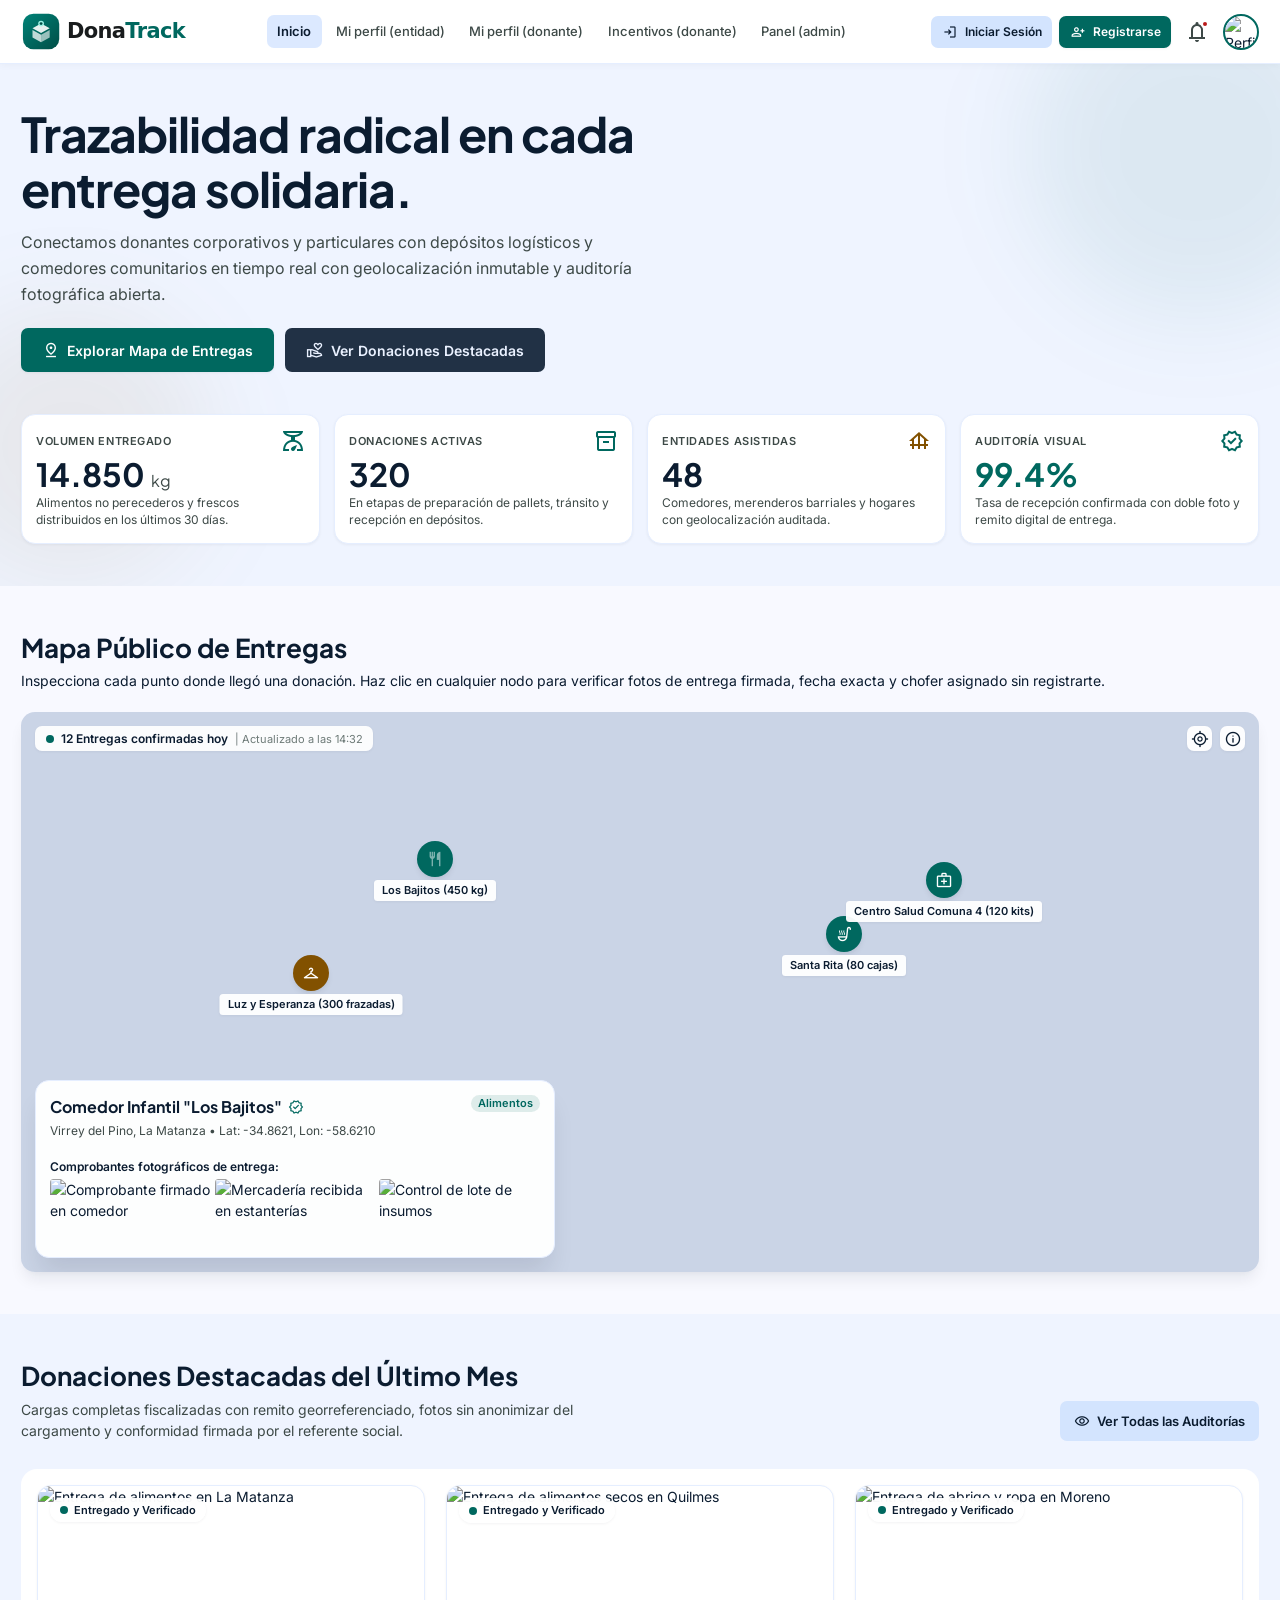
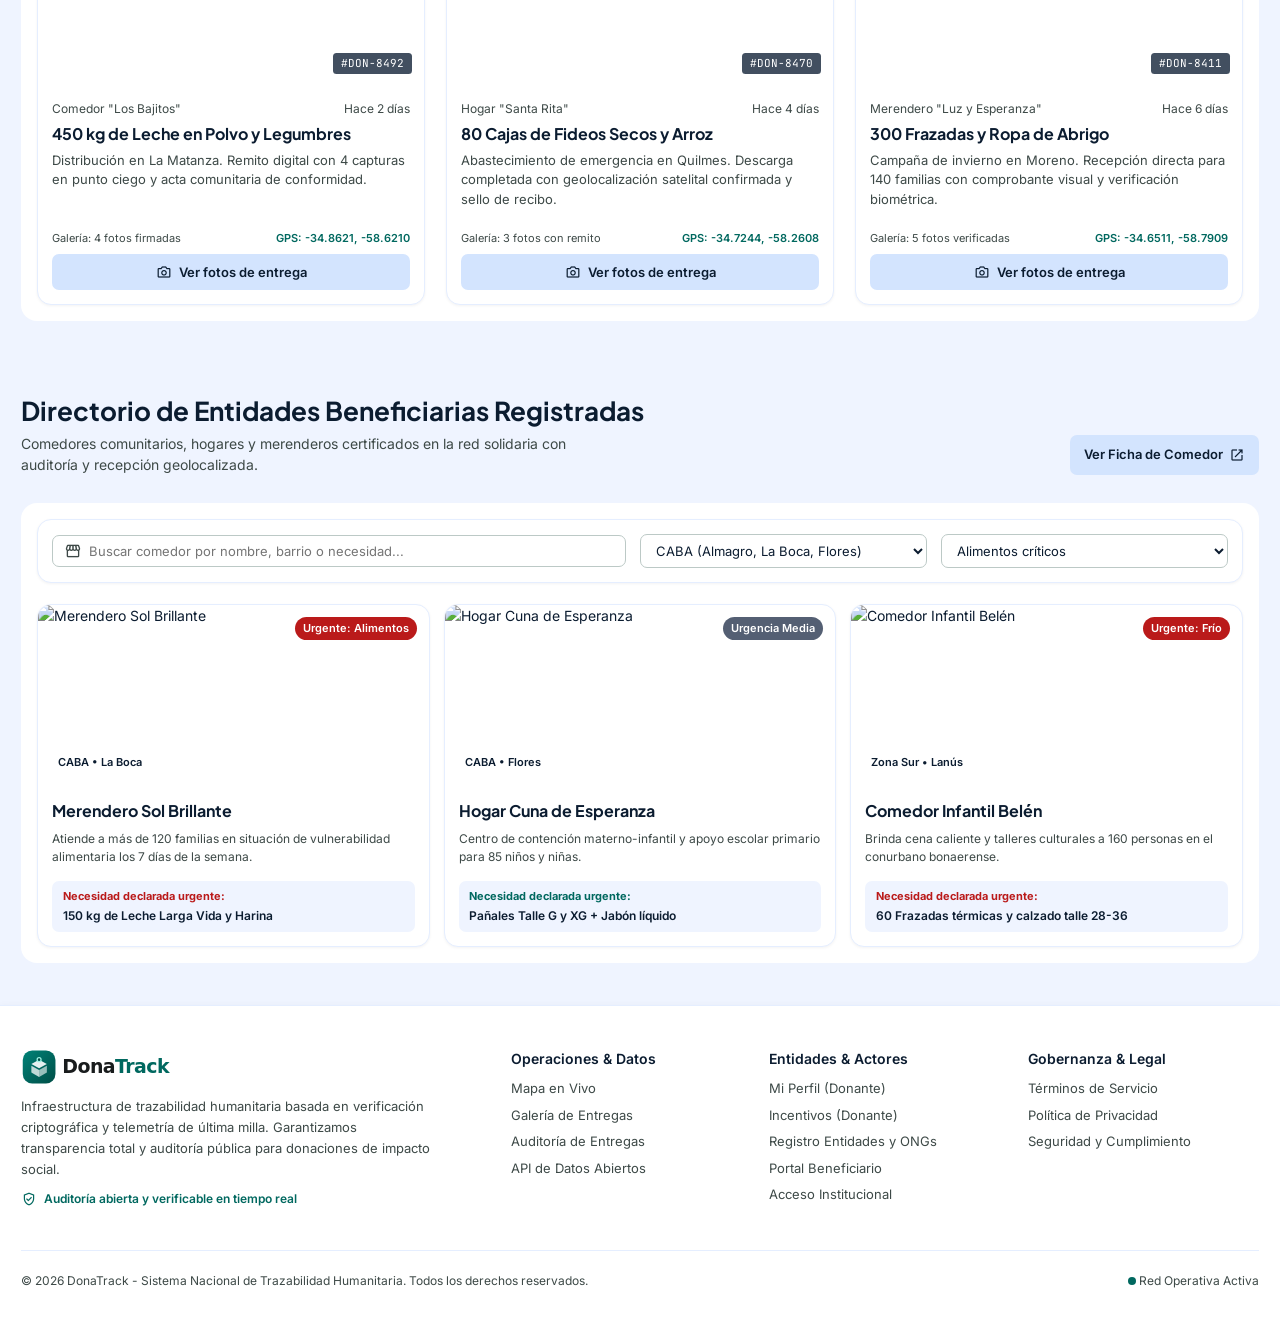
==== commit 69aabfe2: "mas fixes" ====
--- a/index.html
+++ b/index.html
@@ -22,7 +22,7 @@
     <div class="header-contenedor">
       <div class="header-brand">
         <a href="index.html" style="display: flex; align-items: center;">
-          <img alt="DonaTrack Logo" class="header-logo" src="https://lh3.googleusercontent.com/aida/[base64]" />
+          <img alt="DonaTrack Logo" class="header-logo" src="images/logo.svg" />
         </a>
       </div>
 
@@ -617,7 +617,7 @@
       <div class="footer-grid">
         <div class="footer-col-brand">
           <div class="footer-brand-header">
-            <img alt="DonaTrack Logo" class="footer-logo" src="https://lh3.googleusercontent.com/aida/[base64]" />
+            <img alt="DonaTrack Logo" class="footer-logo" src="images/logo.svg" />
           </div>
           <p class="footer-desc">
             Infraestructura de trazabilidad humanitaria basada en verificación criptográfica y telemetría de última milla. Garantizamos transparencia total y auditoría pública para donaciones de impacto social.
@@ -634,16 +634,16 @@
             <a class="footer-link" data-path="mapa-en-vivo" href="#mapa-entregas">Mapa en Vivo</a>
             <a class="footer-link" data-path="galeria-de-entregas" href="#modal-fotos-publicas" onclick="document.getElementById('modal-fotos-publicas').classList.remove('hidden'); return false;">Galería de Entregas</a>
             <a class="footer-link" data-path="auditoria-de-entregas" href="#mapa-entregas">Auditoría de Entregas</a>
-            <a class="footer-link" data-path="api-de-datos-abiertos" href="#api-docs" onclick="alert('Documentación OpenAPI disponible en /docs/v1'); return false;">API de Datos Abiertos</a>
+            <a class="footer-link" data-path="api-de-datos-abiertos" href="#api-docs">API de Datos Abiertos</a>
           </div>
         </div>
 
         <div class="footer-col">
           <span class="footer-col-titulo">Entidades &amp; Actores</span>
           <div class="footer-col-lista">
-            <a class="footer-link" data-path="portal-donante" href="pages/donante.html">Portal Donante</a>
-            <a class="footer-link" data-path="portal-incentivos" href="pages/incentivos.html">Incentivos Donante</a>
-            <a class="footer-link" data-path="registro-entidades" href="pages/administrador.html#registro">Registro y Gestión de Entidades</a>
+            <a class="footer-link" data-path="portal-donante" href="pages/donante.html">Mi Perfil (Donante)</a>
+            <a class="footer-link" data-path="portal-incentivos" href="pages/incentivos.html">Incentivos (Donante)</a>
+            <a class="footer-link" data-path="registro-entidades" href="#seccion-registro">Registro Entidades y ONGs</a>
             <a class="footer-link" data-path="portal-beneficiario" href="pages/entidadBeneficiaria.html">Portal Beneficiario</a>
             <a class="footer-link" data-path="panel-admin" href="pages/administrador.html">Acceso Institucional</a>
           </div>
@@ -663,7 +663,6 @@
         <span>© 2026 DonaTrack - Sistema Nacional de Trazabilidad Humanitaria. Todos los derechos reservados.</span>
         <div style="display: flex; align-items: center; gap: 16px;">
           <span class="footer-live-indicator"><span class="dot-live"></span>Red Operativa Activa</span>
-          <a class="footer-link" data-path="transparencia" href="#">Reportes de Impacto</a>
         </div>
       </div>
     </div>
